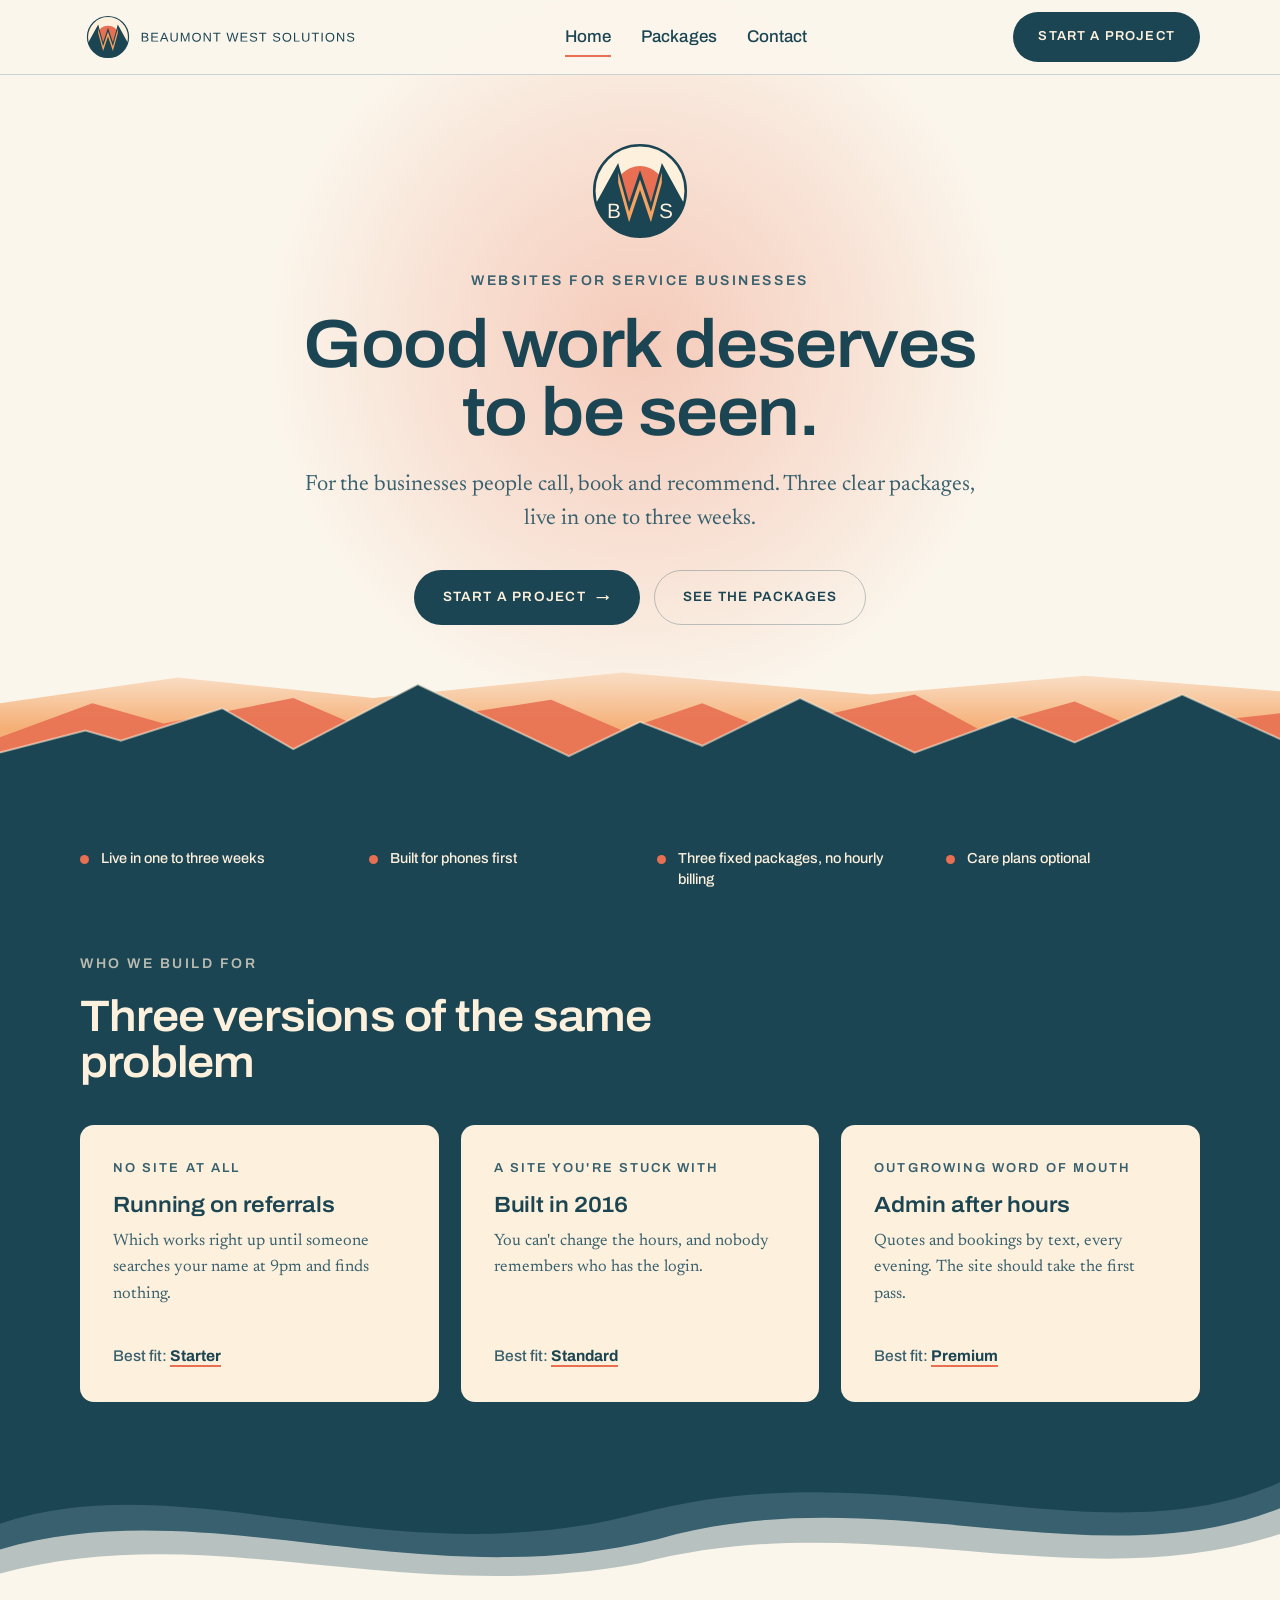
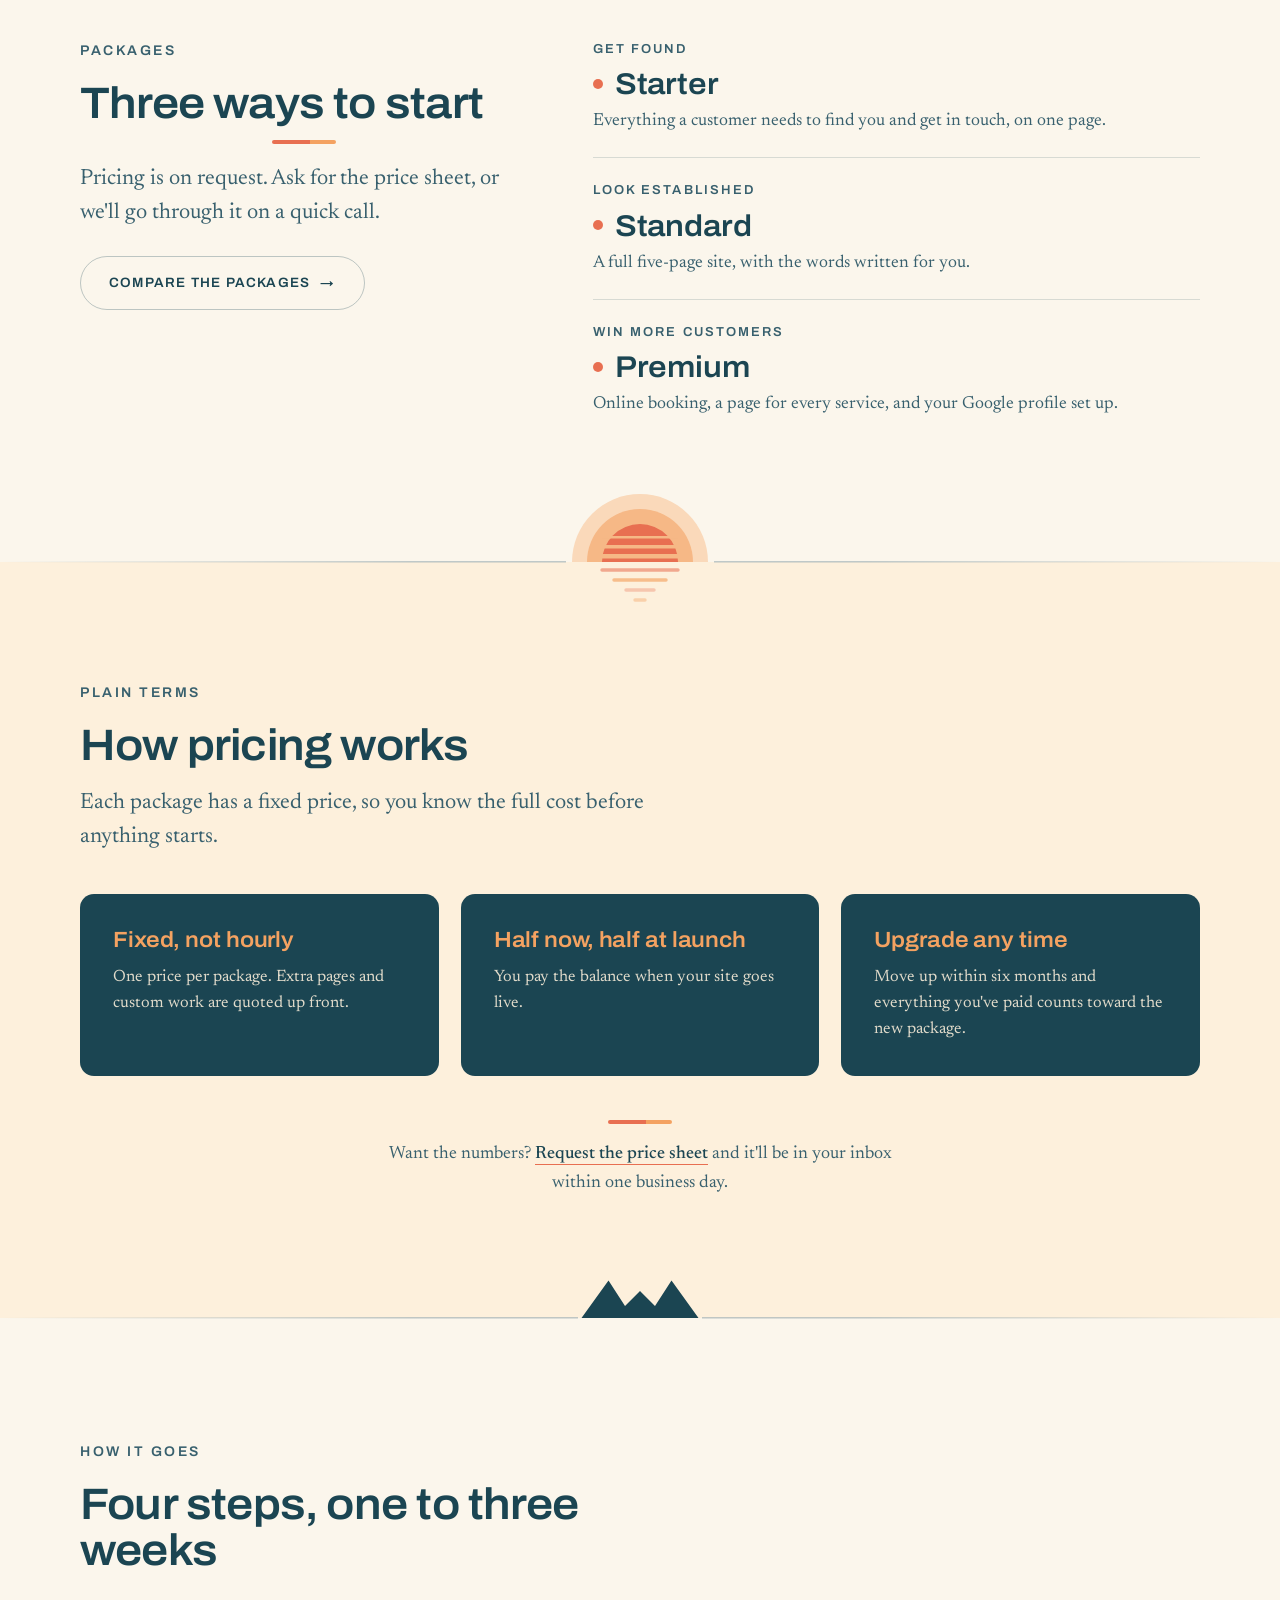
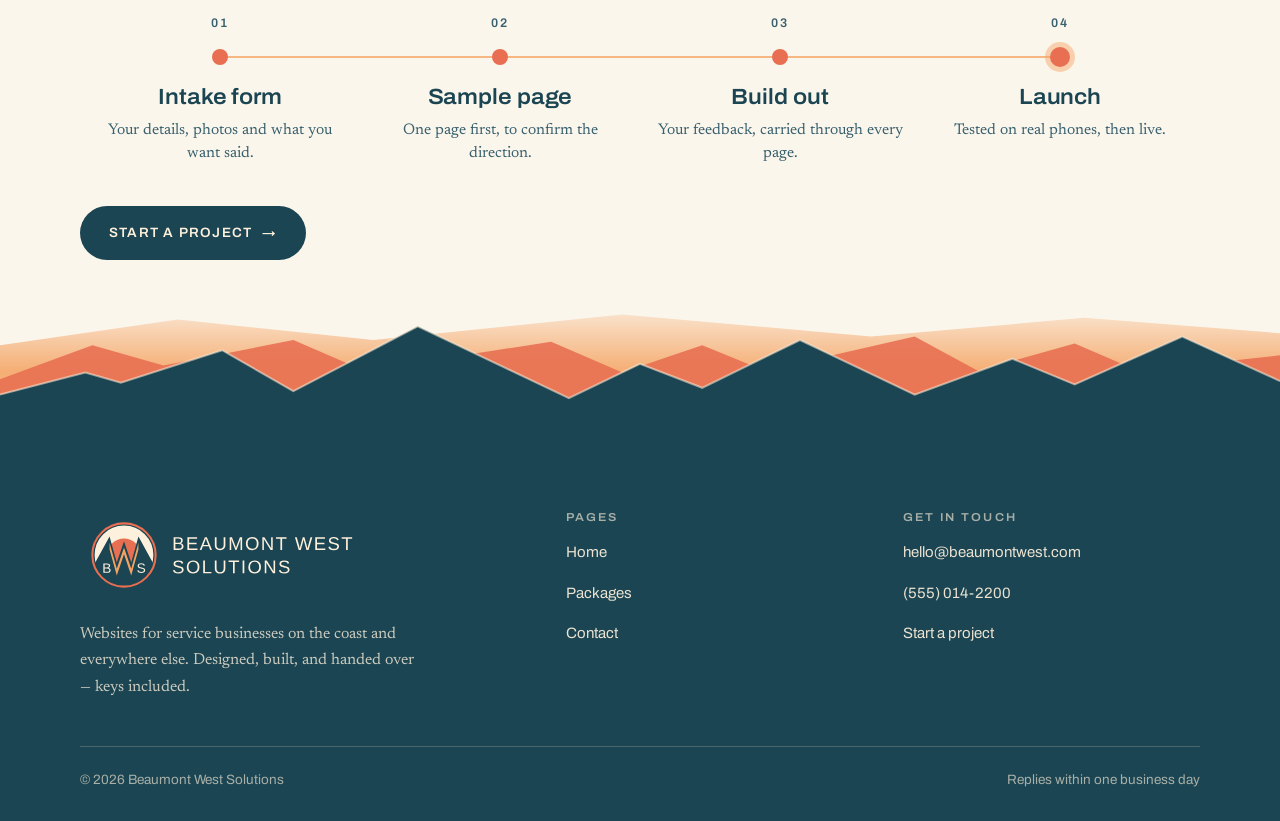
==== index.html @ 1b0d7304 "Add files via upload" ====
<!DOCTYPE html>
<html lang="en">
<head>
<meta charset="utf-8">
<meta name="viewport" content="width=device-width,initial-scale=1">
<title>Beaumont West Solutions — Websites for service businesses</title>
<meta name="description" content="Websites for the businesses people call, book and recommend. Three clear packages, live in one to three weeks.">
<meta property="og:title" content="Beaumont West Solutions — Websites for service businesses">
<meta property="og:description" content="Websites for the businesses people call, book and recommend. Three clear packages, live in one to three weeks.">
<meta property="og:type" content="website">
<meta property="og:image" content="https://beaumontwest.com/assets/bws-social-1200x630.png">
<meta name="theme-color" content="#1B4552">
<link rel="icon" href="assets/bws-favicon.svg" type="image/svg+xml">
<link rel="alternate icon" href="assets/bws-favicon-32.png">
<link rel="apple-touch-icon" href="assets/bws-logo-180.png">
<link rel="preconnect" href="https://fonts.googleapis.com">
<link rel="preconnect" href="https://fonts.gstatic.com" crossorigin>
<link href="https://fonts.googleapis.com/css2?family=Archivo:wdth,wght@62..125,400..700&family=Newsreader:opsz,wght@6..72,400;6..72,500&display=swap" rel="stylesheet">
<style>
:root{
  --teal:#1B4552; --teal-mid:#38606E; --teal-deep:#143641;
  --cream:#FDF0DC; --paper:#FBF6EC; --coral:#E86F51; --peach:#F4A261;
  --rule:#C9D3D6; --sand:#D4D1C3; --teal-sub:#33586A;
  --display:"Archivo","Helvetica Neue",Arial,sans-serif;
  --body:"Newsreader",Georgia,"Times New Roman",serif;
  --shell:min(1120px,100% - 48px);
  --r:14px;
}
*,*::before,*::after{box-sizing:border-box}
html{-webkit-text-size-adjust:100%;scroll-behavior:smooth}
body{
  margin:0;background:var(--paper);color:var(--teal);
  font-family:var(--body);font-size:18px;line-height:1.65;font-optical-sizing:auto;
  font-synthesis-weight:none;-webkit-font-smoothing:antialiased;
}
img,svg{max-width:100%}
a{color:inherit}

/* ---------- type ---------- */
h1,h2,h3,h4,.display{
  font-family:var(--display);font-weight:600;
  font-variation-settings:"wdth" 108;
  line-height:1.05;letter-spacing:-.012em;margin:0;
}
h1{font-size:clamp(38px,5.6vw,68px);line-height:1.0;letter-spacing:-.022em}
h2{font-size:clamp(28px,3.8vw,44px);letter-spacing:-.018em}
h3{font-size:clamp(19px,2vw,22px);line-height:1.2;letter-spacing:-.005em}
p{margin:0 0 1.1em}
p:last-child{margin-bottom:0}
.eyebrow{
  font-family:var(--display);font-weight:600;font-size:14px;
  letter-spacing:.18em;text-transform:uppercase;color:var(--teal-mid);
  margin:0 0 18px;display:block;font-variation-settings:"wdth" 100;
}
.lede{font-size:clamp(19px,2.1vw,22px);line-height:1.55;color:var(--teal-mid);max-width:56ch}
.small{font-size:15px;line-height:1.6;color:var(--teal-mid)}

/* ---------- layout ---------- */
.wrap{width:var(--shell);margin-inline:auto}
.section{padding-block:clamp(52px,6.5vw,88px)}
/* 1. a scenic divider already separates sections, so the padding beside it halves */
.divider + .section,.horizon + .section{padding-top:clamp(34px,4vw,56px)}
.section:has(+ .divider),.section:has(+ .horizon){padding-bottom:clamp(34px,4vw,56px)}
.section--tight{padding-block:clamp(48px,6vw,76px)}
.band-paper{background:var(--paper)}
.band-cream{background:var(--cream)}
.band-paper + .band-paper{border-top:1px solid var(--rule)}
.band-tint{background:linear-gradient(180deg,var(--sand) 0,var(--paper) 100%)}
.band-tint .card{border-color:rgba(27,69,82,.32)}
.band-tint .eyebrow,.band-tint .lede{color:var(--teal)}
.band-teal{background:var(--teal);color:var(--cream)}
.band-teal .eyebrow{color:rgba(253,240,220,.7)}
.band-teal .card .eyebrow,.band-teal .card .card__tag{color:var(--teal-mid)}
.band-teal .lede,.band-teal .small{color:rgba(253,240,220,.82)}
.head{max-width:62ch;margin-bottom:clamp(28px,3.2vw,40px)}
.head--center{margin-inline:auto;text-align:center}
.grid{display:grid;gap:22px}
.g2{grid-template-columns:repeat(auto-fit,minmax(300px,1fr))}
.g3{grid-template-columns:repeat(auto-fit,minmax(268px,1fr))}
.split{display:grid;gap:clamp(32px,5vw,72px);grid-template-columns:1fr;align-items:start}
@media(min-width:900px){.split{grid-template-columns:0.85fr 1.15fr}}

/* ---------- buttons ---------- */
.btn{
  display:inline-flex;align-items:center;gap:10px;
  font-family:var(--display);font-weight:600;font-size:13.5px;
  letter-spacing:.09em;text-transform:uppercase;text-decoration:none;
  padding:15px 28px;border-radius:999px;border:1.6px solid transparent;
  transition:background .18s ease,color .18s ease,border-color .18s ease,transform .18s ease;
  cursor:pointer;
}
.btn--primary{background:var(--teal);color:var(--cream)}
.btn--primary:hover{background:var(--teal-deep);transform:translateY(-1px)}
.btn--ghost{border-color:rgba(27,69,82,.28);color:var(--teal)}
.btn--ghost:hover{border-color:var(--teal);background:rgba(27,69,82,.05)}
.band-teal .btn--primary{background:var(--cream);color:var(--teal)}
.band-teal .btn--primary:hover{background:#fff}
.band-teal .btn--ghost{border-color:rgba(253,240,220,.4);color:var(--cream)}
.band-teal .btn--ghost:hover{border-color:var(--cream);background:rgba(253,240,220,.09)}
.btn-row{display:flex;flex-wrap:wrap;gap:14px;align-items:center}
.arrow{transition:transform .18s ease}
.btn:hover .arrow{transform:translateX(3px)}

/* ---------- header ---------- */
.masthead{
  position:sticky;top:0;z-index:60;background:rgba(251,246,236,.93);
  backdrop-filter:blur(9px);border-bottom:1px solid var(--rule);
}
.masthead__in{display:flex;align-items:center;justify-content:space-between;
  gap:24px;width:var(--shell);margin-inline:auto;padding-block:9px}
.lockup{display:block;height:auto}
.lockup--header{height:56px;width:auto}
.lockup--stacked{display:none}
@media(max-width:899px){
  .lockup--wide{display:none}
  .lockup--stacked{display:block;height:66px}
  .masthead__in{padding-block:8px}
}
@media(max-width:400px){.lockup--stacked{height:56px}}
.brandlink{display:inline-flex;text-decoration:none;border-radius:6px}
.nav{display:none;align-items:center;gap:30px}
.nav a{
  font-family:var(--display);font-weight:500;font-size:17px;text-decoration:none;
  padding:6px 0;position:relative;letter-spacing:.005em;
}
.nav a::after{
  content:"";position:absolute;left:0;right:0;bottom:0;height:2px;
  background:var(--teal);transform:scaleX(0);transform-origin:left;
  transition:transform .2s ease;
}
.nav a:hover::after{transform:scaleX(1)}
.nav a[aria-current="page"]::after{transform:scaleX(1);background:var(--coral)}
.masthead .btn{padding:13px 24px;font-size:13px;display:none}
@media(min-width:900px){.masthead .btn{display:inline-flex}}
.navtoggle{
  display:inline-flex;align-items:center;justify-content:center;flex:none;
  width:46px;height:46px;padding:0;background:none;border:1px solid var(--rule);
  border-radius:10px;cursor:pointer;color:var(--teal);
  -webkit-appearance:none;appearance:none;
}
.navtoggle__icon{display:block;width:24px;height:24px}
.navtoggle__icon path{fill:none;stroke:currentColor;stroke-width:2.2;stroke-linecap:round;
  transform-box:fill-box;transform-origin:center;transition:transform .2s ease,opacity .2s ease}
.navtoggle[aria-expanded="true"] .nt1{transform:translateY(5px) rotate(45deg)}
.navtoggle[aria-expanded="true"] .nt2{opacity:0}
.navtoggle[aria-expanded="true"] .nt3{transform:translateY(-5px) rotate(-45deg)}
.mobilenav{display:none;border-top:1px solid var(--rule);background:var(--paper)}
.mobilenav.open{display:block}
.mobilenav ul{list-style:none;margin:0;padding:8px 0 20px;width:var(--shell);margin-inline:auto}
.mobilenav a{
  display:block;padding:14px 2px;text-decoration:none;font-family:var(--display);
  font-weight:500;font-size:17px;border-bottom:1px solid var(--rule);
}
.mobilenav li:last-child a{border-bottom:none;padding-top:20px}
@media(min-width:900px){
  .nav{display:flex}
  .navtoggle{display:none}
  .mobilenav,.mobilenav.open{display:none}
}

/* ---------- hero ---------- */
.hero{position:relative;overflow:hidden;background:var(--paper);
  padding-block:clamp(40px,5vw,66px) 0;text-align:center}
.hero__glow{
  position:absolute;left:50%;top:-110px;width:min(760px,120%);aspect-ratio:1;
  transform:translateX(-50%);border-radius:50%;pointer-events:none;
  background:radial-gradient(circle,rgba(232,111,81,.32) 0%,rgba(232,111,81,.13) 44%,rgba(232,111,81,0) 70%);
}
.hero__in{position:relative;width:var(--shell);margin-inline:auto}
.badge{width:104px;height:104px;display:block;margin:0 auto 26px}
.hero h1{max-width:16ch;margin-inline:auto}
.hero .lede{margin:22px auto 0;text-align:center}
.hero .btn-row{justify-content:center;margin-top:34px}
.hero__foot{margin-top:clamp(28px,3vw,40px);padding-bottom:6px}
.hero__in{z-index:2}
/* home hero: let the glow fade out behind the ridge instead of stopping at the hero edge */
.hero:not(.hero--lite){background:transparent;overflow:visible;overflow-x:clip}
.hero:not(.hero--lite) .hero__glow{z-index:-1}
.hero:not(.hero--lite) + .divider--ridge{background:transparent}
@supports not (overflow:clip){.hero:not(.hero--lite) .hero__glow{width:min(760px,100%)}}
.hero--lite{text-align:left;padding-block:clamp(40px,4.5vw,60px) clamp(26px,3vw,38px)}
.hero--lite h1{max-width:20ch;margin-inline:0}
.hero--lite .lede{margin:20px 0 0;text-align:left}
.hero--lite::after{content:"";position:absolute;left:0;right:0;bottom:0;height:45%;
  pointer-events:none;background:linear-gradient(to bottom,rgba(251,246,236,0),var(--paper))}

/* ---------- dividers ---------- */
.divider{line-height:0}
.divider svg{display:block;width:100%}
.divider--ridge{background:var(--paper)}
.divider--ridge svg{height:clamp(84px,10vw,132px)}
.divider--ridge,.divider--wave{position:relative}
.divider--ridge::after{content:"";position:absolute;left:0;right:0;bottom:0;height:2px;background:var(--teal)}
.divider--wave::before{content:"";position:absolute;left:0;right:0;top:0;height:2px;background:var(--teal)}
.ridge-back{fill:var(--coral);opacity:.88}
.ridge-front{fill:var(--teal)}
.ridge-rim{fill:none;stroke:var(--cream);stroke-opacity:.55;stroke-width:2;vector-effect:non-scaling-stroke}
.divider--arc{background:var(--paper)}
.divider--arc.arc--inverse .arc-fill{fill:var(--paper)}
.divider--arc.arc--teal .arc-fill{fill:var(--teal)}
.divider--arc.arc--teal .arc-line{display:none}
.band-tint--inverse{background:linear-gradient(180deg,var(--paper) 0,var(--sand) 180px)}
.divider--arc svg{height:clamp(58px,6.5vw,96px)}
.arc-fill{fill:var(--sand)}
.arc-line{fill:none;stroke:var(--coral);stroke-width:3;vector-effect:non-scaling-stroke}
.divider--angle{background:var(--sand)}
.divider--angle svg{height:clamp(38px,4vw,62px)}
.angle-fill{fill:var(--paper)}
.divider--wave{background:var(--paper)}
.divider--wave.to-cream{background:var(--cream)}
.divider--wave svg{height:clamp(90px,10.5vw,165px)}
.tide-far{fill:var(--teal-mid);opacity:.35}
.tide-mid{fill:var(--teal-mid)}
.tide-front{fill:var(--teal)}
.divider--ridge.from-cream{background:var(--cream)}
.divider--topo{position:relative;background:var(--cream);margin-bottom:-1px}
.divider--topo svg{height:clamp(72px,8.9vw,128px)}
.divider--topo + .section{padding-top:clamp(22px,2.6vw,36px)}
.divider--topo::after{content:"";position:absolute;left:0;right:0;bottom:0;height:3px;background:var(--teal)}
.topo-line{fill:none;stroke:var(--teal);stroke-width:1.5;opacity:.35;vector-effect:non-scaling-stroke}
.divider--ridge.from-sand{background:var(--sand)}

/* ---------- cards ---------- */
.card{
  background:var(--cream);border:1px solid rgba(27,69,82,.13);border-radius:var(--r);
  padding:clamp(24px,3vw,32px);
}
.band-teal .card{background:var(--cream);border-color:transparent;color:var(--teal)}
.band-teal .card .small{color:var(--teal-mid)}
.card h3{margin-bottom:10px}
.card--dark{background:var(--teal);border-color:transparent;color:var(--cream)}
.card.card--dark h3{color:var(--cream)}
.card.card--dark p{color:rgba(253,240,220,.88)}
.pkgs{align-items:stretch}
.pkg{display:flex;flex-direction:column;position:relative;overflow:hidden;
  padding-bottom:calc(clamp(24px,3vw,32px) + 25px)}
.pkg::before{content:"";position:absolute;left:0;right:0;bottom:0;height:7px;background:var(--coral)}
.pkg--l2::before{height:16px;background:linear-gradient(to top,var(--coral) 0 7px,var(--cream) 7px 9px,#EE8A5B 9px 16px)}
.pkg--l3::before{height:25px;background:linear-gradient(to top,var(--coral) 0 7px,var(--cream) 7px 9px,#EE8A5B 9px 16px,var(--cream) 16px 18px,var(--peach) 18px 25px)}
.pkg h3{font-size:clamp(28px,3vw,36px);margin-bottom:0}
.pkg .pkg__line{margin:12px 0 0;font-size:clamp(17.5px,1.35vw,19.5px);line-height:1.55}
.pkg .checks{margin-top:24px;gap:14px}
.pkg .checks li{font-size:clamp(17px,1.3vw,19px)}
.card--dark .btn--primary{background:var(--cream);color:var(--teal)}
.card--dark .btn--primary:hover{background:#fff}
.card--dark .btn--ghost{border-color:rgba(253,240,220,.4);color:var(--cream)}
.card--dark .btn--ghost:hover{border-color:var(--cream);background:rgba(253,240,220,.09)}
.card--dark .btn--peach{border-color:var(--peach);color:var(--peach)}
.card--dark .btn--peach:hover{border-color:var(--peach);background:rgba(244,162,97,.12)}
.steps-card{padding:clamp(6px,1.2vw,14px) clamp(22px,3.4vw,46px)}
.card--dark .faq{border-top:none}
.card--dark .faq details{border-bottom-color:rgba(253,240,220,.2)}
.card--dark .faq details:last-child{border-bottom:none}
.card--dark .faq summary::after{border-right-color:var(--cream);border-bottom-color:var(--cream)}
.card--dark .faq p{font-size:clamp(17.5px,1.35vw,19.5px);color:rgba(253,240,220,.84)}
.steps-card .faq{border-top:none}
.steps-card .faq details:last-child{border-bottom:none}
.steps-card .faq p{font-size:clamp(17.5px,1.35vw,19.5px)}
.steps-card--paper{background:var(--paper);border:2px solid rgba(27,69,82,.5)}
.steps-foot,.band-foot{text-align:center;margin-top:clamp(30px,3.6vw,44px)}
.steps-foot .accent-bar,.band-foot .accent-bar{margin:0 auto 16px}
.steps-foot p,.band-foot p{font-size:clamp(17.5px,1.4vw,20px);color:var(--teal-mid);margin:0 auto;max-width:52ch}
.steps-foot p{font-size:clamp(19px,1.75vw,23px);max-width:48ch}
.band-foot a{color:var(--teal);font-weight:500;text-decoration:none;border-bottom:1.5px solid var(--coral);padding-bottom:1px}
.band-foot a:hover{border-bottom-color:var(--teal)}
.steps-card--paper .faq details{border-bottom:2px solid rgba(27,69,82,.34)}
.steps-card--paper .faq p{color:var(--teal-sub)}
.steps-card--paper .stepnum{color:var(--coral)}
.card--dark .stepnum{color:var(--peach)}
.faq details:has(.stepnum) > p{padding-left:52px}
.cta-card{padding:clamp(34px,5vw,64px) clamp(24px,4vw,56px)}
.cta-card .lede{font-size:clamp(19px,2.1vw,22px);line-height:1.55}
.ways{list-style:none;margin:0;padding:0}
.ways li{padding:22px 0;border-top:1px solid rgba(27,69,82,.16)}
.ways li:first-child{border-top:none;padding-top:0}
.ways .card__tag{margin-bottom:6px}
.ways h3{font-size:clamp(24px,2.4vw,30px);margin-bottom:6px}
.ways h3::before{content:"";display:inline-block;width:10px;height:10px;border-radius:50%;
  background:var(--coral);margin-right:12px;vertical-align:.18em}
.accent-bar--left{margin:18px 0 0}
.card.card--dark.card--terms h3{color:var(--peach)}
.ways p{color:var(--teal-mid);font-size:clamp(17.5px,1.35vw,19.5px);line-height:1.55;margin:0}
.card--who{display:flex;flex-direction:column}
.card__link{margin-top:auto;padding-top:18px;align-self:flex-start;font-family:var(--display);
  font-weight:500;font-size:15.5px;color:var(--teal);text-decoration:none}
.card__fit{margin-top:auto;padding-top:18px;font-family:var(--display);font-weight:500;
  font-size:15.5px;color:var(--teal-mid)}
.card__fit strong{color:var(--teal);font-weight:700;border-bottom:2px solid var(--coral);padding-bottom:1px}
.card__link strong{font-weight:700;border-bottom:2px solid var(--coral);padding-bottom:1px}
.card__link:hover .arrow{transform:translateX(3px)}
.choice{border:0;padding:0;margin:0;min-width:0}
.choice legend{font-family:var(--display);font-weight:600;font-size:13px;letter-spacing:.09em;
  text-transform:uppercase;color:var(--teal-mid);padding:0;margin-bottom:10px}
.choice__opts{display:flex;flex-wrap:wrap;gap:10px}
.pill{position:relative;cursor:pointer}
.pill input{position:absolute;opacity:0;width:1px;height:1px;pointer-events:none}
.pill span{display:inline-block;padding:12px 18px;border:1.5px solid var(--rule);border-radius:999px;
  background:var(--paper);font-family:var(--display);font-weight:500;font-size:15.5px;color:var(--teal);
  transition:background .15s ease,color .15s ease,border-color .15s ease}
.pill:hover span{border-color:var(--teal)}
.pill input:checked + span{background:var(--teal);border-color:var(--teal);color:var(--cream)}
.pill input:focus-visible + span{outline:3px solid var(--coral);outline-offset:2px}
.optional{text-transform:none;letter-spacing:0;font-weight:500;color:var(--teal-mid)}
.pricing-note{text-align:center;margin-top:clamp(36px,4.2vw,52px)}
.pricing-note .lede{margin-inline:auto}
.know h3{font-size:clamp(20px,1.75vw,24px);margin-bottom:8px}
.know p{color:var(--teal-mid);font-size:clamp(17.5px,1.35vw,19.5px);line-height:1.55;margin:0}
.know__n{display:inline-grid;place-items:center;width:36px;height:36px;border-radius:50%;
  border:1.5px solid var(--coral);font-family:var(--display);font-weight:600;font-size:15px;
  color:var(--teal);margin-bottom:12px}
.plan{padding:clamp(30px,3.8vw,46px);display:flex;flex-direction:column;align-items:center;
  justify-content:center;text-align:center}
.plan .card__tag{font-size:14px;margin-bottom:10px}
.plan p{max-width:44ch;margin:0}
.accent-bar{display:block;width:64px;height:4px;border-radius:2px;margin:14px auto 18px;
  background:linear-gradient(90deg,var(--coral) 0 60%,var(--peach) 60% 100%)}
.yearly{display:flex;justify-content:center;margin-top:30px}
.yearly span{font-family:var(--display);font-weight:600;font-size:14px;letter-spacing:.13em;
  text-transform:uppercase;padding:12px 20px;border:1.5px solid var(--peach)}
.yearly__a{color:var(--cream);border-color:rgba(253,240,220,.5)!important;border-right:none!important;
  border-radius:999px 0 0 999px}
.yearly__b{background:var(--peach);color:var(--teal);border-radius:0 999px 999px 0}
.plan h3{font-size:clamp(28px,3vw,36px);margin-bottom:10px}
.card.card--dark .eyebrow{color:rgba(253,240,220,.7)}
.careplan{padding:clamp(30px,4.6vw,58px)}
.careplan .lede{font-size:clamp(19px,2.1vw,22px);line-height:1.55}
.careplan .small{font-size:15.5px}
.band-cream--framed{position:relative}
.horizon{position:relative;height:clamp(122px,11vw,152px);
  background:linear-gradient(to bottom,var(--paper) 50%,var(--cream) 50%)}
.horizon::before{content:"";position:absolute;left:0;right:0;top:50%;height:1.3px;
  transform:translateY(-50%);background:linear-gradient(to right,
  rgba(159,176,181,0) 0,#9FB0B5 32%,#9FB0B5 calc(50% - 74px),transparent calc(50% - 74px),
  transparent calc(50% + 74px),#9FB0B5 calc(50% + 74px),#9FB0B5 68%,rgba(159,176,181,0) 100%)}
.horizon--close{background:linear-gradient(to bottom,var(--cream) 50%,var(--paper) 50%)}
.horizon--close::before{background:linear-gradient(to right,
  rgba(159,176,181,0) 0,#9FB0B5 32%,#9FB0B5 calc(50% - 62px),transparent calc(50% - 62px),
  transparent calc(50% + 62px),#9FB0B5 calc(50% + 62px),#9FB0B5 68%,rgba(159,176,181,0) 100%)}
.horizon--plain::before{background:linear-gradient(to right,
  rgba(159,176,181,0) 0,#9FB0B5 32%,#9FB0B5 68%,rgba(159,176,181,0) 100%)}
.horizon svg{position:absolute;left:50%;top:50%;width:180px;height:148px;transform:translate(-50%,-50%)}
.horizon{--rise:1}
.sunrise .sun-up{transform:translateY(calc((1 - var(--rise)) * 72px));
  opacity:calc(.25 + var(--rise) * .75)}
.sunrise .sun-refl{opacity:clamp(0,calc((var(--rise) - .45) / .55),1)}
.card p{font-size:16.5px;line-height:1.6;color:var(--teal-mid)}
.card.plan p{font-size:clamp(17.5px,1.35vw,19.5px);line-height:1.6}
.band-teal .card p{color:var(--teal-mid)}
.srow{display:grid;gap:clamp(22px,3.5vw,54px);grid-template-columns:1fr;
  padding-block:clamp(30px,4vw,46px);border-top:1px solid rgba(27,69,82,.18)}
.srow:first-child{border-top:none;padding-top:0}
.band-teal .srow{border-top-color:rgba(253,240,220,.22)}
.band-teal .srow p,.band-teal .srow__tag{color:rgba(253,240,220,.78)}
.srow:last-child{padding-bottom:0}
.srow h3{font-size:clamp(23px,2.7vw,30px);margin-bottom:12px}
.srow p{font-size:17.5px;line-height:1.55;color:var(--teal-sub);margin:0}
.srow__tag{font-family:var(--display);font-size:11.5px;font-weight:600;letter-spacing:.17em;
  text-transform:uppercase;color:var(--teal-sub);display:block;margin-bottom:12px}
@media(min-width:860px){
  .srow{grid-template-columns:0.92fr 1.08fr;align-items:start}
  .srow:nth-child(even) .srow__intro{order:2}
  .srow:nth-child(even) .checks{order:1}
}
.card__tag{
  font-family:var(--display);font-size:13px;font-weight:600;letter-spacing:.16em;
  text-transform:uppercase;color:var(--teal-mid);display:block;margin-bottom:12px;
}
.sun{width:9px;height:9px;border-radius:50%;background:var(--coral);flex:none;margin-top:11px}

/* ---------- lists ---------- */
.checks{list-style:none;margin:0;padding:0;display:grid;gap:15px}
.checks li{display:flex;gap:14px;align-items:flex-start;font-size:17px;line-height:1.55}
.facts{
  list-style:none;margin:0;padding:0;display:grid;gap:14px 34px;
  grid-template-columns:repeat(auto-fit,minmax(230px,1fr));
}
.facts li{display:flex;gap:12px;align-items:flex-start;font-family:var(--display);
  font-size:14.5px;font-weight:500;line-height:1.45}
.facts .sun{margin-top:calc((1.45em - 9px) / 2 + 1px)}

/* ---------- steps ---------- */
.track{display:grid;grid-template-columns:repeat(4,1fr);margin-top:10px}
.track__step{text-align:center;padding:0 12px}
.track__n{display:block;font-family:var(--display);font-weight:600;font-size:12.5px;
  letter-spacing:.16em;color:var(--teal-mid);margin-bottom:14px}
.track__marker{position:relative;display:block;height:18px;margin-bottom:18px}
.track__marker::before{content:"";position:absolute;left:-12px;right:-12px;top:50%;
  height:2px;background:rgba(244,162,97,.75);transform:translateY(-50%)}
.track__step:first-child .track__marker::before{left:50%}
.track__step:last-child .track__marker::before{right:50%}
.track__dot{position:absolute;left:50%;top:50%;width:16px;height:16px;border-radius:50%;
  background:var(--coral);transform:translate(-50%,-50%)}
.track__step:last-child .track__dot{width:20px;height:20px;box-shadow:0 0 0 5px rgba(244,162,97,.45)}
.track h3{margin-bottom:9px}
.track p{font-size:15.5px;line-height:1.5;color:var(--teal-mid);margin:0}
@media(max-width:899px){
  .track{grid-template-columns:repeat(2,1fr);gap:34px 26px}
  .track__marker::before{display:none}
}
@media(max-width:559px){
  .track{grid-template-columns:1fr;gap:28px}
  .track__step{text-align:left;padding:0}
  .track__dot{left:8px;transform:translate(0,-50%)}
  .track__marker{height:14px;margin-bottom:12px}
}
.steps{display:grid;gap:2px;margin-top:8px;border-top:1px solid rgba(253,240,220,.22)}
.band-paper .steps{border-top-color:var(--rule)}
.band-paper .step{border-bottom-color:var(--rule)}
.band-paper .step__n{color:var(--teal-mid)}
.band-paper .step p{color:var(--teal-mid)}
.step{display:grid;gap:6px 28px;padding:26px 0;border-bottom:1px solid rgba(253,240,220,.22)}
@media(min-width:760px){.step{grid-template-columns:74px 1fr}}
.step__n{
  font-family:var(--display);font-weight:600;font-size:15px;letter-spacing:.12em;
  color:rgba(253,240,220,.6);padding-top:5px;
}
.step h3{margin-bottom:6px}
.step p{color:rgba(253,240,220,.8);font-size:16.5px;margin:0}

/* ---------- browser mockups ---------- */
.mock{border-radius:12px;overflow:hidden;border:1px solid var(--rule);background:#fff}
.mock__bar{display:flex;align-items:center;gap:6px;padding:9px 12px;background:#EDE6DA;
  border-bottom:1px solid var(--rule)}
.mock__dot{width:8px;height:8px;border-radius:50%;background:#C6BCAB}
.mock__url{flex:1;margin-left:8px;height:16px;border-radius:8px;background:#FBF6EC;
  font-family:var(--display);font-size:9.5px;letter-spacing:.04em;color:#8C9BA1;
  display:flex;align-items:center;padding:0 9px}
.mock__body{padding:0}
.mock__hero{padding:26px 22px 24px;color:#fff}
.mock__eyebrow{font-family:var(--display);font-size:8.5px;letter-spacing:.2em;
  text-transform:uppercase;opacity:.82;margin-bottom:8px}
.mock__h{font-family:var(--display);font-weight:600;font-size:21px;line-height:1.1;margin:0 0 10px}
.mock__p{font-size:11.5px;line-height:1.5;opacity:.85;margin:0 0 14px;max-width:34ch}
.mock__btn{display:inline-block;font-family:var(--display);font-size:9px;font-weight:600;
  letter-spacing:.12em;text-transform:uppercase;padding:8px 14px;border-radius:999px}
.mock__row{display:grid;grid-template-columns:repeat(3,1fr);gap:8px;padding:16px 22px 22px;background:#fff}
.mock__tile{border-radius:7px;padding:11px 10px;font-family:var(--display);font-size:9.5px;
  font-weight:600;line-height:1.35;min-height:58px;display:flex;align-items:flex-end}

/* ---------- faq ---------- */
.faq{border-top:1px solid var(--rule)}
.band-teal .faq,.band-teal .faq details{border-color:rgba(253,240,220,.24)}
.band-teal .faq summary::after{border-right-color:var(--cream);border-bottom-color:var(--cream)}
.band-teal .faq p{color:rgba(253,240,220,.82)}
.stepnum{display:inline-block;width:52px;font-size:14px;letter-spacing:.15em;
  font-weight:500;color:var(--teal-mid)}
.band-teal .stepnum{color:rgba(253,240,220,.55)}
.faq details{border-bottom:1px solid var(--rule)}
.faq summary{
  list-style:none;cursor:pointer;padding:22px 40px 22px 0;position:relative;
  font-family:var(--display);font-weight:600;font-size:clamp(19px,1.55vw,22px);line-height:1.35;
}
.faq summary::-webkit-details-marker{display:none}
.faq summary::after{
  content:"";position:absolute;right:6px;top:50%;margin-top:-9px;width:11px;height:11px;
  border-right:2px solid var(--teal);border-bottom:2px solid var(--teal);
  transform:rotate(45deg);transition:transform .2s ease;
}
.faq details[open] summary::after{transform:rotate(225deg)}
.faq p{padding:0 40px 24px 0;color:var(--teal-mid);font-size:clamp(17.5px,1.35vw,19.5px);line-height:1.6;margin:0;max-width:72ch}

/* ---------- form ---------- */
.form{display:grid;gap:20px}
.field{display:grid;gap:8px}
.field label{font-family:var(--display);font-weight:600;font-size:13px;letter-spacing:.09em;
  text-transform:uppercase;color:var(--teal-mid)}
.field input,.field select,.field textarea{
  font-family:var(--body);font-size:17px;color:var(--teal);background:var(--paper);
  border:1.5px solid var(--rule);border-radius:10px;padding:14px 15px;width:100%;
  transition:border-color .16s ease;
}
.field input:focus,.field select:focus,.field textarea:focus{outline:none;border-color:var(--teal)}
.field textarea{min-height:150px;resize:vertical}
.field--pair{display:grid;gap:20px;grid-template-columns:1fr}
@media(min-width:680px){.field--pair{grid-template-columns:1fr 1fr}}
.formnote{font-size:14.5px;color:var(--teal-mid);margin:0}
.formstatus{display:none;border-radius:var(--r);border:1.5px solid var(--teal);
  background:var(--paper);padding:22px 24px}
.formstatus.show{display:block}
.formstatus h3{margin-bottom:8px}

/* ---------- contact rail ---------- */
.rail{display:grid;gap:26px}
.rail__item{border-top:1px solid var(--rule);padding-top:18px}
.rail__item h3{font-size:16px;margin-bottom:6px}
.rail__item a{font-family:var(--display);font-weight:500;text-decoration:none;
  border-bottom:1.5px solid var(--coral);padding-bottom:1px}

/* ---------- footer ---------- */
.foot{background:var(--teal);color:var(--cream);padding-block:clamp(52px,6vw,72px) 30px}
.lockup--footer{height:88px;width:auto}
.foot__top{display:grid;gap:40px;grid-template-columns:1fr}
@media(min-width:820px){.foot__top{grid-template-columns:1.2fr .8fr .8fr}}
.foot h4{font-family:var(--display);font-size:11.5px;letter-spacing:.18em;text-transform:uppercase;
  font-weight:600;color:rgba(253,240,220,.62);margin:0 0 16px}
.foot ul{list-style:none;margin:0;padding:0;display:grid;gap:11px}
.foot a{text-decoration:none;font-family:var(--display);font-size:15px;font-weight:400;
  color:rgba(253,240,220,.92)}
.foot a:hover{color:#fff;text-decoration:underline;text-underline-offset:4px}
.foot__blurb{margin:22px 0 0;font-size:16px;color:rgba(253,240,220,.78);max-width:38ch}
.foot__base{margin-top:46px;padding-top:22px;border-top:1px solid rgba(253,240,220,.2);
  display:flex;flex-wrap:wrap;gap:10px 26px;justify-content:space-between;
  font-size:13.5px;color:rgba(253,240,220,.62);font-family:var(--display)}

/* ---------- a11y + motion ---------- */
.skip{position:absolute;left:-9999px;top:0;background:var(--teal);color:var(--cream);
  padding:12px 18px;border-radius:0 0 8px 0;z-index:100;font-family:var(--display);font-size:14px}
.skip:focus{left:0}
:focus-visible{outline:3px solid var(--coral);outline-offset:3px;border-radius:4px}
.reveal{opacity:0;transform:translateY(14px);transition:opacity .6s ease,transform .6s ease}
.reveal.in{opacity:1;transform:none}
.hero .badge{animation:rise .9s cubic-bezier(.2,.7,.3,1) both}
.hero h1{animation:rise .9s .1s cubic-bezier(.2,.7,.3,1) both}
.hero .lede,.hero .btn-row{animation:rise .9s .18s cubic-bezier(.2,.7,.3,1) both}
@keyframes rise{from{opacity:0;transform:translateY(18px)}to{opacity:1;transform:none}}
@media(prefers-reduced-motion:reduce){
  html{scroll-behavior:auto}
  *,*::before,*::after{animation:none!important;transition:none!important}
  .reveal{opacity:1;transform:none}
}
</style>
</head>
<body>
<a class="skip" href="#main">Skip to content</a>
<header class="masthead">
  <div class="masthead__in">
    <a class="brandlink" href="index.html" aria-label="Beaumont West Solutions — home"><svg class="lockup lockup--header lockup--wide" viewBox="6 6 478 96" role="img" aria-label="Beaumont West Solutions"><defs><clipPath id="hd-d1"><circle cx="100" cy="100" r="88"/></clipPath></defs>
  <g transform="translate(14,14) scale(0.4)">
  <g>
      <circle cx="100" cy="100" r="88" fill="#FDF0DC"/>
      <g clip-path="url(#hd-d1)">
        <circle cx="100" cy="100" r="48" fill="#E86F51"/>
        <polygon points="12,130 58,46 79,122 100,60 121,122 142,46 188,130 206,130 206,220 -6,220 -6,130" fill="#1B4552"/>
        <polygon points="58,64 79,140 100,78 121,140 142,64 142,84 121,160 100,98 79,160 58,84" fill="#F4A261"/>
      </g>
      <circle cx="100" cy="100" r="88" fill="none" stroke="#1B4552" stroke-width="5"/>
      
      
    </g>
  </g>
  <path d="M123.51 57.66Q123.51 59.67 122.04 60.8Q120.57 61.92 117.95 61.92H111.8V46.78H117.3Q122.63 46.78 122.63 50.46Q122.63 51.8 121.88 52.71Q121.13 53.63 119.75 53.94Q121.56 54.15 122.54 55.15Q123.51 56.14 123.51 57.66ZM120.57 50.71Q120.57 49.48 119.73 48.95Q118.89 48.43 117.3 48.43H113.86V53.22H117.3Q118.95 53.22 119.76 52.6Q120.57 51.98 120.57 50.71ZM121.44 57.49Q121.44 54.82 117.68 54.82H113.86V60.28H117.84Q119.72 60.28 120.58 59.58Q121.44 58.88 121.44 57.49ZM128.28 61.92V46.78H139.76V48.46H130.33V53.32H139.12V54.97H130.33V60.24H140.2V61.92ZM155.48 61.92 153.75 57.49H146.86L145.12 61.92H142.99L149.17 46.78H151.5L157.58 61.92ZM150.31 48.33 150.21 48.63Q149.94 49.52 149.41 50.92L147.48 55.89H153.14L151.2 50.9Q150.9 50.16 150.6 49.22ZM167.27 62.13Q165.42 62.13 164.03 61.46Q162.64 60.78 161.88 59.49Q161.12 58.2 161.12 56.42V46.78H163.17V56.25Q163.17 58.32 164.22 59.4Q165.28 60.47 167.26 60.47Q169.3 60.47 170.44 59.36Q171.57 58.25 171.57 56.11V46.78H173.61V56.23Q173.61 58.06 172.83 59.4Q172.05 60.73 170.63 61.43Q169.21 62.13 167.27 62.13ZM191.78 61.92V51.82Q191.78 50.15 191.88 48.6Q191.35 50.52 190.93 51.61L187.02 61.92H185.58L181.62 51.61L181.02 49.78L180.66 48.6L180.7 49.79L180.74 51.82V61.92H178.91V46.78H181.61L185.64 57.28Q185.85 57.91 186.05 58.64Q186.25 59.36 186.32 59.69Q186.4 59.26 186.68 58.38Q186.95 57.5 187.05 57.28L191 46.78H193.63V61.92ZM213.29 54.28Q213.29 56.66 212.39 58.44Q211.48 60.22 209.78 61.18Q208.08 62.13 205.78 62.13Q203.44 62.13 201.75 61.19Q200.06 60.24 199.17 58.46Q198.28 56.67 198.28 54.28Q198.28 50.65 200.26 48.61Q202.25 46.56 205.8 46.56Q208.11 46.56 209.8 47.48Q211.5 48.4 212.4 50.15Q213.29 51.9 213.29 54.28ZM211.2 54.28Q211.2 51.46 209.79 49.85Q208.38 48.23 205.8 48.23Q203.2 48.23 201.78 49.82Q200.36 51.41 200.36 54.28Q200.36 57.13 201.8 58.8Q203.23 60.47 205.78 60.47Q208.4 60.47 209.8 58.85Q211.2 57.24 211.2 54.28ZM227.77 61.92 219.67 49.03 219.72 50.07 219.78 51.87V61.92H217.95V46.78H220.34L228.52 59.76Q228.39 57.66 228.39 56.71V46.78H230.24V61.92ZM241.57 48.46V61.92H239.53V48.46H234.33V46.78H246.77V48.46ZM273.22 61.92H270.77L268.15 52.31Q267.89 51.4 267.4 49.07Q267.12 50.32 266.92 51.16Q266.73 51.99 263.99 61.92H261.54L257.08 46.78H259.22L261.94 56.4Q262.42 58.2 262.83 60.12Q263.09 58.93 263.43 57.54Q263.76 56.14 266.41 46.78H268.37L271 56.21Q271.61 58.51 271.95 60.12L272.05 59.74Q272.34 58.5 272.52 57.73Q272.7 56.95 275.54 46.78H277.68ZM281.36 61.92V46.78H292.84V48.46H283.41V53.32H292.19V54.97H283.41V60.24H293.28V61.92ZM309.69 57.74Q309.69 59.84 308.05 60.99Q306.41 62.13 303.44 62.13Q297.9 62.13 297.02 58.29L299.01 57.89Q299.35 59.26 300.47 59.9Q301.59 60.53 303.51 60.53Q305.5 60.53 306.58 59.85Q307.66 59.17 307.66 57.85Q307.66 57.11 307.32 56.65Q306.98 56.18 306.37 55.88Q305.76 55.58 304.91 55.38Q304.06 55.17 303.03 54.94Q301.23 54.54 300.31 54.14Q299.38 53.75 298.84 53.26Q298.3 52.77 298.02 52.11Q297.73 51.46 297.73 50.61Q297.73 48.66 299.22 47.61Q300.71 46.56 303.48 46.56Q306.06 46.56 307.42 47.35Q308.79 48.14 309.33 50.04L307.31 50.39Q306.98 49.19 306.05 48.65Q305.11 48.11 303.46 48.11Q301.64 48.11 300.69 48.71Q299.73 49.31 299.73 50.5Q299.73 51.2 300.1 51.66Q300.47 52.11 301.17 52.43Q301.87 52.75 303.95 53.21Q304.65 53.37 305.34 53.54Q306.04 53.7 306.67 53.93Q307.3 54.16 307.86 54.48Q308.41 54.79 308.82 55.24Q309.23 55.69 309.46 56.3Q309.69 56.91 309.69 57.74ZM320.23 48.46V61.92H318.19V48.46H312.99V46.78H325.43V48.46ZM349.31 57.74Q349.31 59.84 347.68 60.99Q346.04 62.13 343.06 62.13Q337.53 62.13 336.65 58.29L338.64 57.89Q338.98 59.26 340.1 59.9Q341.21 60.53 343.14 60.53Q345.12 60.53 346.2 59.85Q347.28 59.17 347.28 57.85Q347.28 57.11 346.94 56.65Q346.61 56.18 345.99 55.88Q345.38 55.58 344.53 55.38Q343.68 55.17 342.65 54.94Q340.86 54.54 339.93 54.14Q339 53.75 338.46 53.26Q337.93 52.77 337.64 52.11Q337.36 51.46 337.36 50.61Q337.36 48.66 338.85 47.61Q340.33 46.56 343.1 46.56Q345.68 46.56 347.05 47.35Q348.41 48.14 348.96 50.04L346.94 50.39Q346.61 49.19 345.67 48.65Q344.74 48.11 343.08 48.11Q341.27 48.11 340.31 48.71Q339.36 49.31 339.36 50.5Q339.36 51.2 339.73 51.66Q340.1 52.11 340.79 52.43Q341.49 52.75 343.58 53.21Q344.28 53.37 344.97 53.54Q345.66 53.7 346.29 53.93Q346.93 54.16 347.48 54.48Q348.03 54.79 348.44 55.24Q348.85 55.69 349.08 56.3Q349.31 56.91 349.31 57.74ZM368.18 54.28Q368.18 56.66 367.27 58.44Q366.37 60.22 364.67 61.18Q362.97 62.13 360.66 62.13Q358.33 62.13 356.64 61.19Q354.95 60.24 354.06 58.46Q353.17 56.67 353.17 54.28Q353.17 50.65 355.15 48.61Q357.14 46.56 360.68 46.56Q362.99 46.56 364.69 47.48Q366.39 48.4 367.29 50.15Q368.18 51.9 368.18 54.28ZM366.09 54.28Q366.09 51.46 364.68 49.85Q363.26 48.23 360.68 48.23Q358.08 48.23 356.67 49.82Q355.25 51.41 355.25 54.28Q355.25 57.13 356.68 58.8Q358.12 60.47 360.66 60.47Q363.28 60.47 364.69 58.85Q366.09 57.24 366.09 54.28ZM372.84 61.92V46.78H374.89V60.24H382.54V61.92ZM392.92 62.13Q391.06 62.13 389.68 61.46Q388.29 60.78 387.53 59.49Q386.77 58.2 386.77 56.42V46.78H388.82V56.25Q388.82 58.32 389.87 59.4Q390.93 60.47 392.91 60.47Q394.95 60.47 396.09 59.36Q397.22 58.25 397.22 56.11V46.78H399.26V56.23Q399.26 58.06 398.48 59.4Q397.7 60.73 396.28 61.43Q394.86 62.13 392.92 62.13ZM410.49 48.46V61.92H408.45V48.46H403.25V46.78H415.69V48.46ZM420.03 61.92V46.78H422.08V61.92ZM441.97 54.28Q441.97 56.66 441.06 58.44Q440.15 60.22 438.46 61.18Q436.76 62.13 434.45 62.13Q432.12 62.13 430.43 61.19Q428.73 60.24 427.84 58.46Q426.95 56.67 426.95 54.28Q426.95 50.65 428.94 48.61Q430.93 46.56 434.47 46.56Q436.78 46.56 438.48 47.48Q440.17 48.4 441.07 50.15Q441.97 51.9 441.97 54.28ZM439.87 54.28Q439.87 51.46 438.46 49.85Q437.05 48.23 434.47 48.23Q431.87 48.23 430.45 49.82Q429.04 51.41 429.04 54.28Q429.04 57.13 430.47 58.8Q431.9 60.47 434.45 60.47Q437.07 60.47 438.47 58.85Q439.87 57.24 439.87 54.28ZM456.44 61.92 448.34 49.03 448.4 50.07 448.45 51.87V61.92H446.63V46.78H449.01L457.2 59.76Q457.07 57.66 457.07 56.71V46.78H458.92V61.92ZM476.17 57.74Q476.17 59.84 474.54 60.99Q472.9 62.13 469.92 62.13Q464.39 62.13 463.51 58.29L465.5 57.89Q465.84 59.26 466.96 59.9Q468.07 60.53 470 60.53Q471.98 60.53 473.06 59.85Q474.14 59.17 474.14 57.85Q474.14 57.11 473.8 56.65Q473.47 56.18 472.85 55.88Q472.24 55.58 471.39 55.38Q470.54 55.17 469.51 54.94Q467.72 54.54 466.79 54.14Q465.86 53.75 465.32 53.26Q464.79 52.77 464.5 52.11Q464.22 51.46 464.22 50.61Q464.22 48.66 465.7 47.61Q467.19 46.56 469.96 46.56Q472.54 46.56 473.91 47.35Q475.27 48.14 475.82 50.04L473.8 50.39Q473.47 49.19 472.53 48.65Q471.6 48.11 469.94 48.11Q468.13 48.11 467.17 48.71Q466.22 49.31 466.22 50.5Q466.22 51.2 466.59 51.66Q466.96 52.11 467.65 52.43Q468.35 52.75 470.44 53.21Q471.14 53.37 471.83 53.54Q472.52 53.7 473.15 53.93Q473.79 54.16 474.34 54.48Q474.89 54.79 475.3 55.24Q475.71 55.69 475.94 56.3Q476.17 56.91 476.17 57.74Z" fill="#1B4552"/></svg><svg class="lockup lockup--header lockup--stacked" viewBox="6 6 398 116" role="img" aria-label="Beaumont West Solutions"><defs><clipPath id="hs-d1"><circle cx="100" cy="100" r="88"/></clipPath></defs>
  <g transform="translate(14,14) scale(0.5)">
  <g>
      <circle cx="100" cy="100" r="88" fill="#FDF0DC"/>
      <g clip-path="url(#hs-d1)">
        <circle cx="100" cy="100" r="48" fill="#E86F51"/>
        <polygon points="12,130 58,46 79,122 100,60 121,122 142,46 188,130 206,130 206,220 -6,220 -6,130" fill="#1B4552"/>
        <polygon points="58,64 79,140 100,78 121,140 142,64 142,84 121,160 100,98 79,160 58,84" fill="#F4A261"/>
      </g>
      <circle cx="100" cy="100" r="88" fill="none" stroke="#1B4552" stroke-width="5"/>
      
      
    </g>
  </g>
  <path d="M150.58 51.49Q150.58 53.96 148.78 55.34Q146.97 56.72 143.76 56.72H136.21V38.14H142.96Q149.5 38.14 149.5 42.65Q149.5 44.3 148.58 45.42Q147.66 46.54 145.97 46.92Q148.19 47.19 149.39 48.41Q150.58 49.63 150.58 51.49ZM146.97 42.96Q146.97 41.45 145.94 40.81Q144.92 40.16 142.96 40.16H138.73V46.04H142.96Q144.98 46.04 145.98 45.28Q146.97 44.53 146.97 42.96ZM148.04 51.29Q148.04 48.01 143.43 48.01H138.73V54.7H143.62Q145.93 54.7 146.99 53.85Q148.04 52.99 148.04 51.29ZM156.22 56.72V38.14H170.32V40.2H158.74V46.16H169.53V48.19H158.74V54.66H170.86V56.72ZM189.4 56.72 187.28 51.29H178.82L176.68 56.72H174.07L181.65 38.14H184.51L191.97 56.72ZM183.05 40.04 182.93 40.41Q182.6 41.51 181.95 43.22L179.58 49.32H186.53L184.14 43.19Q183.77 42.28 183.4 41.14ZM203.66 56.98Q201.38 56.98 199.68 56.15Q197.98 55.32 197.05 53.74Q196.11 52.16 196.11 49.97V38.14H198.63V49.76Q198.63 52.3 199.92 53.62Q201.21 54.94 203.65 54.94Q206.16 54.94 207.55 53.58Q208.94 52.21 208.94 49.59V38.14H211.44V49.73Q211.44 51.99 210.49 53.62Q209.53 55.26 207.78 56.12Q206.04 56.98 203.66 56.98ZM233.53 56.72V44.33Q233.53 42.27 233.65 40.37Q233.01 42.73 232.49 44.06L227.69 56.72H225.93L221.06 44.06L220.32 41.82L219.89 40.37L219.93 41.84L219.98 44.33V56.72H217.74V38.14H221.05L225.99 51.02Q226.26 51.8 226.5 52.69Q226.74 53.58 226.82 53.98Q226.93 53.45 227.26 52.38Q227.6 51.3 227.72 51.02L232.57 38.14H235.8V56.72ZM259.73 47.35Q259.73 50.26 258.61 52.45Q257.5 54.64 255.41 55.81Q253.33 56.98 250.5 56.98Q247.64 56.98 245.56 55.82Q243.48 54.66 242.39 52.47Q241.29 50.27 241.29 47.35Q241.29 42.89 243.73 40.38Q246.17 37.87 250.52 37.87Q253.36 37.87 255.44 38.99Q257.52 40.12 258.62 42.27Q259.73 44.42 259.73 47.35ZM257.15 47.35Q257.15 43.88 255.42 41.9Q253.69 39.92 250.52 39.92Q247.33 39.92 245.59 41.88Q243.85 43.83 243.85 47.35Q243.85 50.84 245.61 52.89Q247.37 54.94 250.5 54.94Q253.71 54.94 255.43 52.96Q257.15 50.97 257.15 47.35ZM277.28 56.72 267.34 40.9 267.41 42.18 267.47 44.38V56.72H265.23V38.14H268.16L278.21 54.07Q278.05 51.49 278.05 50.33V38.14H280.31V56.72ZM294.01 40.2V56.72H291.5V40.2H285.12V38.14H300.39V40.2ZM332.43 56.72H329.42L326.21 44.92Q325.89 43.81 325.29 40.95Q324.94 42.48 324.71 43.51Q324.47 44.54 321.11 56.72H318.1L312.63 38.14H315.25L318.59 49.94Q319.18 52.16 319.68 54.51Q320 53.05 320.41 51.34Q320.83 49.63 324.07 38.14H326.48L329.71 49.71Q330.45 52.54 330.88 54.51L330.99 54.04Q331.35 52.53 331.57 51.57Q331.8 50.62 335.28 38.14H337.9ZM342.21 56.72V38.14H356.3V40.2H344.73V46.16H355.51V48.19H344.73V54.66H356.84V56.72ZM376.77 51.59Q376.77 54.16 374.76 55.57Q372.75 56.98 369.1 56.98Q362.31 56.98 361.23 52.26L363.67 51.78Q364.09 53.45 365.46 54.23Q366.83 55.02 369.19 55.02Q371.63 55.02 372.96 54.18Q374.28 53.34 374.28 51.72Q374.28 50.81 373.87 50.25Q373.45 49.68 372.7 49.31Q371.95 48.94 370.91 48.69Q369.86 48.44 368.6 48.15Q366.4 47.66 365.26 47.18Q364.12 46.69 363.46 46.09Q362.8 45.49 362.45 44.68Q362.1 43.88 362.1 42.84Q362.1 40.45 363.93 39.16Q365.75 37.87 369.15 37.87Q372.32 37.87 373.99 38.84Q375.67 39.81 376.34 42.14L373.86 42.57Q373.45 41.1 372.3 40.43Q371.16 39.77 369.13 39.77Q366.9 39.77 365.72 40.5Q364.55 41.24 364.55 42.71Q364.55 43.56 365.01 44.12Q365.46 44.68 366.32 45.07Q367.17 45.46 369.73 46.03Q370.59 46.23 371.44 46.43Q372.29 46.63 373.07 46.92Q373.85 47.2 374.52 47.58Q375.2 47.97 375.7 48.52Q376.21 49.07 376.49 49.82Q376.77 50.58 376.77 51.59ZM389.5 40.2V56.72H387V40.2H380.62V38.14H395.88V40.2Z" fill="#1B4552"/>
  <path d="M150.77 85.59Q150.77 88.16 148.76 89.57Q146.75 90.98 143.1 90.98Q136.31 90.98 135.23 86.26L137.67 85.78Q138.09 87.45 139.46 88.23Q140.83 89.02 143.19 89.02Q145.63 89.02 146.95 88.18Q148.28 87.34 148.28 85.72Q148.28 84.81 147.86 84.25Q147.45 83.68 146.7 83.31Q145.94 82.94 144.9 82.69Q143.86 82.44 142.6 82.15Q140.39 81.66 139.25 81.18Q138.11 80.69 137.45 80.09Q136.79 79.49 136.45 78.68Q136.1 77.88 136.1 76.84Q136.1 74.45 137.92 73.16Q139.75 71.87 143.15 71.87Q146.31 71.87 147.99 72.84Q149.66 73.81 150.33 76.14L147.86 76.57Q147.45 75.1 146.3 74.43Q145.15 73.77 143.12 73.77Q140.9 73.77 139.72 74.5Q138.55 75.24 138.55 76.71Q138.55 77.56 139 78.12Q139.46 78.68 140.31 79.07Q141.17 79.46 143.73 80.03Q144.59 80.23 145.44 80.43Q146.29 80.63 147.06 80.92Q147.84 81.2 148.52 81.58Q149.2 81.97 149.7 82.52Q150.2 83.07 150.49 83.82Q150.77 84.58 150.77 85.59ZM173.72 81.35Q173.72 84.26 172.6 86.45Q171.49 88.64 169.41 89.81Q167.32 90.98 164.49 90.98Q161.63 90.98 159.55 89.82Q157.48 88.66 156.38 86.47Q155.29 84.27 155.29 81.35Q155.29 76.89 157.73 74.38Q160.17 71.87 164.52 71.87Q167.35 71.87 169.43 72.99Q171.52 74.12 172.62 76.27Q173.72 78.42 173.72 81.35ZM171.15 81.35Q171.15 77.88 169.41 75.9Q167.68 73.92 164.52 73.92Q161.33 73.92 159.59 75.88Q157.85 77.83 157.85 81.35Q157.85 84.84 159.61 86.89Q161.37 88.94 164.49 88.94Q167.71 88.94 169.43 86.96Q171.15 84.97 171.15 81.35ZM179.23 90.72V72.14H181.74V88.66H191.13V90.72ZM203.66 90.98Q201.38 90.98 199.68 90.15Q197.98 89.32 197.05 87.74Q196.11 86.16 196.11 83.97V72.14H198.63V83.76Q198.63 86.3 199.92 87.62Q201.21 88.94 203.65 88.94Q206.16 88.94 207.55 87.58Q208.94 86.21 208.94 83.59V72.14H211.44V83.73Q211.44 85.99 210.49 87.62Q209.53 89.26 207.78 90.12Q206.04 90.98 203.66 90.98ZM225.02 74.2V90.72H222.51V74.2H216.13V72.14H231.4V74.2ZM236.51 90.72V72.14H239.03V90.72ZM263.23 81.35Q263.23 84.26 262.11 86.45Q261 88.64 258.92 89.81Q256.83 90.98 254 90.98Q251.14 90.98 249.06 89.82Q246.99 88.66 245.89 86.47Q244.8 84.27 244.8 81.35Q244.8 76.89 247.24 74.38Q249.68 71.87 254.03 71.87Q256.86 71.87 258.94 72.99Q261.03 74.12 262.13 76.27Q263.23 78.42 263.23 81.35ZM260.66 81.35Q260.66 77.88 258.92 75.9Q257.19 73.92 254.03 73.92Q250.84 73.92 249.1 75.88Q247.36 77.83 247.36 81.35Q247.36 84.84 249.12 86.89Q250.88 88.94 254 88.94Q257.22 88.94 258.94 86.96Q260.66 84.97 260.66 81.35ZM280.79 90.72 270.84 74.9 270.91 76.18 270.98 78.38V90.72H268.74V72.14H271.66L281.71 88.07Q281.55 85.49 281.55 84.33V72.14H283.82V90.72ZM304.79 85.59Q304.79 88.16 302.78 89.57Q300.77 90.98 297.12 90.98Q290.33 90.98 289.25 86.26L291.68 85.78Q292.11 87.45 293.48 88.23Q294.85 89.02 297.21 89.02Q299.65 89.02 300.97 88.18Q302.3 87.34 302.3 85.72Q302.3 84.81 301.88 84.25Q301.47 83.68 300.71 83.31Q299.96 82.94 298.92 82.69Q297.88 82.44 296.61 82.15Q294.41 81.66 293.27 81.18Q292.13 80.69 291.47 80.09Q290.81 79.49 290.46 78.68Q290.12 77.88 290.12 76.84Q290.12 74.45 291.94 73.16Q293.77 71.87 297.17 71.87Q300.33 71.87 302.01 72.84Q303.68 73.81 304.35 76.14L301.88 76.57Q301.47 75.1 300.32 74.43Q299.17 73.77 297.14 73.77Q294.91 73.77 293.74 74.5Q292.57 75.24 292.57 76.71Q292.57 77.56 293.02 78.12Q293.48 78.68 294.33 79.07Q295.19 79.46 297.75 80.03Q298.61 80.23 299.46 80.43Q300.31 80.63 301.08 80.92Q301.86 81.2 302.54 81.58Q303.22 81.97 303.72 82.52Q304.22 83.07 304.51 83.82Q304.79 84.58 304.79 85.59Z" fill="#1B4552"/></svg></a>
    <nav class="nav" aria-label="Primary">
        <a href="index.html" aria-current="page">Home</a>
        <a href="services.html">Packages</a>
        <a href="contact.html">Contact</a>
    </nav>
    <a class="btn btn--primary" href="contact.html">Start a project</a>
    <button class="navtoggle" type="button" aria-expanded="false" aria-controls="mobilenav" aria-label="Menu">
      <svg class="navtoggle__icon" viewBox="0 0 24 24" aria-hidden="true" focusable="false"><path class="nt1" d="M4 7h16"/><path class="nt2" d="M4 12h16"/><path class="nt3" d="M4 17h16"/></svg>
    </button>
  </div>
  <div class="mobilenav" id="mobilenav">
    <ul>
      <li><a href="index.html" aria-current="page">Home</a></li>
      <li><a href="services.html">Packages</a></li>
      <li><a href="contact.html">Contact</a></li>
    </ul>
  </div>
</header>
<main id="main">

<section class="hero">
  <div class="hero__glow" aria-hidden="true"></div>
  <div class="hero__in">
    <svg class="badge" viewBox="0 0 200 200" role="img" aria-label="Beaumont West Solutions mark"><defs>
    <clipPath id="hero-disc"><circle cx="100" cy="100" r="88"/></clipPath>
  </defs>
  <circle cx="100" cy="100" r="88" fill="#FDF0DC"/>
  <g clip-path="url(#hero-disc)">
    <circle cx="100" cy="100" r="48" fill="#E86F51"/>
    <polygon points="12,130 58,46 79,122 100,60 121,122 142,46 188,130 206,130 206,220 -6,220 -6,130" fill="#1B4552"/>
    <polygon points="58,64 79,140 100,78 121,140 142,64 142,84 121,160 100,98 79,160 58,84" fill="#F4A261"/>
  </g>
  <circle cx="100" cy="100" r="88" fill="none" stroke="#1B4552" stroke-width="5"/>
  <path d="M61.23046875 144.24609375Q61.23046875 147.91796875 58.5546875 149.958984375Q55.87890625 152.0 51.11328125 152.0H39.94140625V124.48046875H49.94140625Q59.62890625 124.48046875 59.62890625 131.16015625Q59.62890625 133.6015625 58.26171875 135.26171875Q56.89453125 136.921875 54.39453125 137.48828125Q57.67578125 137.87890625 59.453125 139.685546875Q61.23046875 141.4921875 61.23046875 144.24609375ZM55.87890625 131.609375Q55.87890625 129.3828125 54.35546875 128.42578125Q52.83203125 127.46875 49.94140625 127.46875H43.671875V136.1796875H49.94140625Q52.9296875 136.1796875 54.404296875 135.056640625Q55.87890625 133.93359375 55.87890625 131.609375ZM57.4609375 143.953125Q57.4609375 139.08984375 50.625 139.08984375H43.671875V149.01171875H50.91796875Q54.3359375 149.01171875 55.8984375 147.7421875Q57.4609375 146.47265625 57.4609375 143.953125Z" fill="#FDF0DC"/>
  <path d="M161.50390625 144.40234375Q161.50390625 148.2109375 158.525390625 150.30078125Q155.546875 152.390625 150.13671875 152.390625Q140.078125 152.390625 138.4765625 145.3984375L142.08984375 144.67578125Q142.71484375 147.15625 144.74609375 148.318359375Q146.77734375 149.48046875 150.2734375 149.48046875Q153.88671875 149.48046875 155.849609375 148.240234375Q157.8125 147.0 157.8125 144.59765625Q157.8125 143.25 157.197265625 142.41015625Q156.58203125 141.5703125 155.46875 141.0234375Q154.35546875 140.4765625 152.8125 140.10546875Q151.26953125 139.734375 149.39453125 139.3046875Q146.1328125 138.58203125 144.443359375 137.859375Q142.75390625 137.13671875 141.77734375 136.248046875Q140.80078125 135.359375 140.283203125 134.16796875Q139.765625 132.9765625 139.765625 131.43359375Q139.765625 127.8984375 142.470703125 125.984375Q145.17578125 124.0703125 150.21484375 124.0703125Q154.90234375 124.0703125 157.3828125 125.505859375Q159.86328125 126.94140625 160.859375 130.3984375L157.1875 131.04296875Q156.58203125 128.85546875 154.8828125 127.869140625Q153.18359375 126.8828125 150.17578125 126.8828125Q146.875 126.8828125 145.13671875 127.9765625Q143.3984375 129.0703125 143.3984375 131.23828125Q143.3984375 132.5078125 144.072265625 133.337890625Q144.74609375 134.16796875 146.015625 134.744140625Q147.28515625 135.3203125 151.07421875 136.16015625Q152.34375 136.453125 153.603515625 136.755859375Q154.86328125 137.05859375 156.015625 137.478515625Q157.16796875 137.8984375 158.173828125 138.46484375Q159.1796875 139.03125 159.921875 139.8515625Q160.6640625 140.671875 161.083984375 141.78515625Q161.50390625 142.8984375 161.50390625 144.40234375Z" fill="#FDF0DC"/></svg>
    <span class="eyebrow">Websites for service businesses</span>
    <h1>Good work deserves to be seen.</h1>
    <p class="lede">For the businesses people call, book and recommend. Three clear packages,
    live in one to three weeks.</p>
    <div class="btn-row">
      <a class="btn btn--primary" href="contact.html">Start a project <span class="arrow">&rarr;</span></a>
      <a class="btn btn--ghost" href="services.html">See the packages</a>
    </div>
    <div class="hero__foot"></div>
  </div>
</section>

<div class="divider divider--ridge" aria-hidden="true">
<svg viewBox="0 0 1440 150" preserveAspectRatio="none" focusable="false">
<defs><linearGradient id="ridge-haze-1" x1="0" y1="0" x2="0" y2="1"><stop offset="0" style="stop-color:var(--peach);stop-opacity:.25"/><stop offset=".45" style="stop-color:var(--peach);stop-opacity:.85"/></linearGradient></defs>
<path class="ridge-far" fill="url(#ridge-haze-1)" d="M0,150 L0,40 L200,10 L420,34 L700,4 L980,30 L1220,8 L1440,26 L1440,150 Z"/>
<path class="ridge-back" d="M0,150 L0,80 L104,40 L184,64 L330,34 L410,70 L620,36 L700,72 L790,40 L860,70 L1029,30 L1100,70 L1209,38 L1280,70 L1440,52 L1440,150 Z"/>
<path class="ridge-front" d="M0,150 L0,98 L96,72 L136,84 L250,46 L330,94 L470,18 L640,102 L720,62 L790,90 L900,34 L1029,98 L1139,56 L1209,86 L1330,30 L1440,82 L1440,150 Z"/>
<path class="ridge-rim" d="M0,98 L96,72 L136,84 L250,46 L330,94 L470,18 L640,102 L720,62 L790,90 L900,34 L1029,98 L1139,56 L1209,86 L1330,30 L1440,82"/>
</svg></div>

<section class="section band-teal">
  <div class="wrap">
    <ul class="facts reveal">
      <li><span class="sun" aria-hidden="true"></span><span>Live in one to three weeks</span></li>
      <li><span class="sun" aria-hidden="true"></span><span>Built for phones first</span></li>
      <li><span class="sun" aria-hidden="true"></span><span>Three fixed packages, no hourly billing</span></li>
      <li><span class="sun" aria-hidden="true"></span><span>Care plans optional</span></li>
    </ul>
  </div>
  <div class="wrap" style="margin-top:clamp(40px,4.8vw,64px)">
    <div class="head reveal">
      <span class="eyebrow">Who we build for</span>
      <h2>Three versions of the same problem</h2>
    </div>
    <div class="grid g3 reveal">
      <article class="card card--who">
        <span class="card__tag">No site at all</span>
        <h3>Running on referrals</h3>
        <p>Which works right up until someone searches your name at 9pm and finds nothing.</p>
        <span class="card__fit">Best fit: <strong>Starter</strong></span>
      </article>
      <article class="card card--who">
        <span class="card__tag">A site you're stuck with</span>
        <h3>Built in 2016</h3>
        <p>You can't change the hours, and nobody remembers who has the login.</p>
        <span class="card__fit">Best fit: <strong>Standard</strong></span>
      </article>
      <article class="card card--who">
        <span class="card__tag">Outgrowing word of mouth</span>
        <h3>Admin after hours</h3>
        <p>Quotes and bookings by text, every evening. The site should take the first pass.</p>
        <span class="card__fit">Best fit: <strong>Premium</strong></span>
      </article>
    </div>
  </div>
</section>

<div class="divider divider--wave to-paper" aria-hidden="true">
<svg viewBox="0 0 1440 156" preserveAspectRatio="none" focusable="false">
<path class="tide-far" d="M0,0 L1440,0 L1440,94 C1210,172 980,58 720,128 C450,180 240,74 0,140 Z"/>
<path class="tide-mid" d="M0,0 L1440,0 L1440,64 C1230,150 990,26 740,100 C470,168 230,42 0,112 Z"/>
<path class="tide-front" d="M0,0 L1440,0 L1440,34 C1240,128 1000,-6 720,70 C440,146 210,10 0,82 Z"/>
</svg></div>

<section class="section band-paper">
  <div class="wrap split">
    <div class="reveal">
      <span class="eyebrow">Packages</span>
      <h2>Three ways to start</h2>
      <span class="accent-bar accent-bar--left" aria-hidden="true"></span>
      <p class="lede" style="margin-top:18px">Pricing is on request. Ask for the price sheet, or we'll
      go through it on a quick call.</p>
      <div class="btn-row" style="margin-top:26px">
        <a class="btn btn--ghost" href="services.html">Compare the packages <span class="arrow">&rarr;</span></a>
      </div>
    </div>
    <ul class="ways reveal">
      <li>
        <span class="card__tag">Get found</span>
        <h3>Starter</h3>
        <p>Everything a customer needs to find you and get in touch, on one page.</p>
      </li>
      <li>
        <span class="card__tag">Look established</span>
        <h3>Standard</h3>
        <p>A full five-page site, with the words written for you.</p>
      </li>
      <li>
        <span class="card__tag">Win more customers</span>
        <h3>Premium</h3>
        <p>Online booking, a page for every service, and your Google profile set up.</p>
      </li>
    </ul>
  </div>
</section>

<div class="horizon sunrise" aria-hidden="true">
<svg viewBox="0 0 180 148" focusable="false">
<defs><clipPath id="bws-sky"><rect x="0" y="0" width="180" height="74"/></clipPath></defs>
<g clip-path="url(#bws-sky)"><g class="sun-up">
<circle cx="90" cy="74" r="68" fill="#FAD9BA"/>
<circle cx="90" cy="74" r="53" fill="#F6B886"/>
<circle cx="90" cy="74" r="38" fill="#E86F51"/>
<rect x="52" y="48" width="76" height="2.5" fill="#F6B886"/>
<rect x="52" y="57" width="76" height="3.5" fill="#F6B886"/>
<rect x="52" y="66" width="76" height="4.5" fill="#F6B886"/>
</g></g>
<g class="sun-refl" stroke-width="3.4" stroke-linecap="round">
<line x1="52" y1="82" x2="128" y2="82" stroke="#E86F51" opacity=".55"/>
<line x1="64" y1="92" x2="116" y2="92" stroke="#F4A261" opacity=".65"/>
<line x1="76" y1="102" x2="104" y2="102" stroke="#E86F51" opacity=".32"/>
<line x1="85" y1="112" x2="95" y2="112" stroke="#F4A261" opacity=".4"/>
</g>
</svg></div>

<section class="section band-cream band-cream--framed" style="padding-block:clamp(32px,3.8vw,52px)">
  <div class="wrap">
    <div class="head reveal">
      <span class="eyebrow">Plain terms</span>
      <h2>How pricing works</h2>
      <p class="lede" style="margin-top:18px">Each package has a fixed price, so you know the full cost
      before anything starts.</p>
    </div>
    <div class="grid g3 reveal">
      <article class="card card--dark card--terms">
        <h3>Fixed, not hourly</h3>
        <p style="margin-top:8px">One price per package. Extra pages and custom work are quoted up front.</p>
      </article>
      <article class="card card--dark card--terms">
        <h3>Half now, half at launch</h3>
        <p style="margin-top:8px">You pay the balance when your site goes live.</p>
      </article>
      <article class="card card--dark card--terms">
        <h3>Upgrade any time</h3>
        <p style="margin-top:8px">Move up within six months and everything you've paid counts toward the new package.</p>
      </article>
    </div>
    <div class="band-foot reveal">
      <span class="accent-bar" aria-hidden="true"></span>
      <p>Want the numbers? <a href="contact.html#pricing">Request the price sheet</a> and it'll be in
      your inbox within one business day.</p>
    </div>
  </div>
</section>

<div class="horizon horizon--close" aria-hidden="true">
<svg viewBox="0 0 180 148" focusable="false">
<path d="M31.5,74 L58.5,36.5 L75,62 L90,47 L105,62 L121.5,36.5 L148.5,74 Z" fill="#1B4552"/>
</svg></div>

<section class="section band-paper">
  <div class="wrap">
    <div class="head reveal">
      <span class="eyebrow">How it goes</span>
      <h2>Four steps, one to three weeks</h2>
    </div>
    <div class="track reveal">
      <div class="track__step">
        <span class="track__n">01</span>
        <span class="track__marker"><span class="track__dot"></span></span>
        <h3>Intake form</h3>
        <p>Your details, photos and what you want said.</p>
      </div>
      <div class="track__step">
        <span class="track__n">02</span>
        <span class="track__marker"><span class="track__dot"></span></span>
        <h3>Sample page</h3>
        <p>One page first, to confirm the direction.</p>
      </div>
      <div class="track__step">
        <span class="track__n">03</span>
        <span class="track__marker"><span class="track__dot"></span></span>
        <h3>Build out</h3>
        <p>Your feedback, carried through every page.</p>
      </div>
      <div class="track__step">
        <span class="track__n">04</span>
        <span class="track__marker"><span class="track__dot"></span></span>
        <h3>Launch</h3>
        <p>Tested on real phones, then live.</p>
      </div>
    </div>
    <div class="btn-row" style="margin-top:40px">
      <a class="btn btn--primary" href="contact.html">Start a project <span class="arrow">&rarr;</span></a>
    </div>
  </div>
</section>

<div class="divider divider--ridge" aria-hidden="true">
<svg viewBox="0 0 1440 150" preserveAspectRatio="none" focusable="false">
<defs><linearGradient id="ridge-haze-2" x1="0" y1="0" x2="0" y2="1"><stop offset="0" style="stop-color:var(--peach);stop-opacity:.25"/><stop offset=".45" style="stop-color:var(--peach);stop-opacity:.85"/></linearGradient></defs>
<path class="ridge-far" fill="url(#ridge-haze-2)" d="M0,150 L0,40 L200,10 L420,34 L700,4 L980,30 L1220,8 L1440,26 L1440,150 Z"/>
<path class="ridge-back" d="M0,150 L0,80 L104,40 L184,64 L330,34 L410,70 L620,36 L700,72 L790,40 L860,70 L1029,30 L1100,70 L1209,38 L1280,70 L1440,52 L1440,150 Z"/>
<path class="ridge-front" d="M0,150 L0,98 L96,72 L136,84 L250,46 L330,94 L470,18 L640,102 L720,62 L790,90 L900,34 L1029,98 L1139,56 L1209,86 L1330,30 L1440,82 L1440,150 Z"/>
<path class="ridge-rim" d="M0,98 L96,72 L136,84 L250,46 L330,94 L470,18 L640,102 L720,62 L790,90 L900,34 L1029,98 L1139,56 L1209,86 L1330,30 L1440,82"/>
</svg></div>

</main>
<footer class="foot">
  <div class="wrap">
    <div class="foot__top">
      <div>
        <svg class="lockup lockup--footer" viewBox="0 0 410.504 128" role="img" aria-label="Beaumont West Solutions"><defs><clipPath id="ft-d1"><circle cx="100" cy="100" r="88"/></clipPath></defs>
  <g transform="translate(14,14) scale(0.5)">
  <g>
      <circle cx="100" cy="100" r="88" fill="#FDF0DC"/>
      <g clip-path="url(#ft-d1)">
        <circle cx="100" cy="100" r="48" fill="#E86F51"/>
        <polygon points="12,130 58,46 79,122 100,60 121,122 142,46 188,130 206,130 206,220 -6,220 -6,130" fill="#1B4552"/>
        <polygon points="58,64 79,140 100,78 121,140 142,64 142,84 121,160 100,98 79,160 58,84" fill="#F4A261"/>
      </g>
      <circle cx="100" cy="100" r="88" fill="none" stroke="#1B4552" stroke-width="5"/><circle cx="100" cy="100" r="92" fill="none" stroke="#E86F51" stroke-width="6"/>
      <path d="M61.23 144.25Q61.23 147.92 58.55 149.96Q55.88 152 51.11 152H39.94V124.48H49.94Q59.63 124.48 59.63 131.16Q59.63 133.6 58.26 135.26Q56.89 136.92 54.39 137.49Q57.68 137.88 59.45 139.69Q61.23 141.49 61.23 144.25ZM55.88 131.61Q55.88 129.38 54.36 128.43Q52.83 127.47 49.94 127.47H43.67V136.18H49.94Q52.93 136.18 54.4 135.06Q55.88 133.93 55.88 131.61ZM57.46 143.95Q57.46 139.09 50.62 139.09H43.67V149.01H50.92Q54.34 149.01 55.9 147.74Q57.46 146.47 57.46 143.95Z" fill="#FDF0DC"/>
      <path d="M161.5 144.4Q161.5 148.21 158.53 150.3Q155.55 152.39 150.14 152.39Q140.08 152.39 138.48 145.4L142.09 144.68Q142.71 147.16 144.75 148.32Q146.78 149.48 150.27 149.48Q153.89 149.48 155.85 148.24Q157.81 147 157.81 144.6Q157.81 143.25 157.2 142.41Q156.58 141.57 155.47 141.02Q154.36 140.48 152.81 140.11Q151.27 139.73 149.39 139.3Q146.13 138.58 144.44 137.86Q142.75 137.14 141.78 136.25Q140.8 135.36 140.28 134.17Q139.77 132.98 139.77 131.43Q139.77 127.9 142.47 125.98Q145.18 124.07 150.21 124.07Q154.9 124.07 157.38 125.51Q159.86 126.94 160.86 130.4L157.19 131.04Q156.58 128.86 154.88 127.87Q153.18 126.88 150.18 126.88Q146.88 126.88 145.14 127.98Q143.4 129.07 143.4 131.24Q143.4 132.51 144.07 133.34Q144.75 134.17 146.02 134.74Q147.29 135.32 151.07 136.16Q152.34 136.45 153.6 136.76Q154.86 137.06 156.02 137.48Q157.17 137.9 158.17 138.46Q159.18 139.03 159.92 139.85Q160.66 140.67 161.08 141.79Q161.5 142.9 161.5 144.4Z" fill="#FDF0DC"/>
    </g>
  </g>
  <path d="M150.58 51.49Q150.58 53.96 148.78 55.34Q146.97 56.72 143.76 56.72H136.21V38.14H142.96Q149.5 38.14 149.5 42.65Q149.5 44.3 148.58 45.42Q147.66 46.54 145.97 46.92Q148.19 47.19 149.39 48.41Q150.58 49.63 150.58 51.49ZM146.97 42.96Q146.97 41.45 145.94 40.81Q144.92 40.16 142.96 40.16H138.73V46.04H142.96Q144.98 46.04 145.98 45.28Q146.97 44.53 146.97 42.96ZM148.04 51.29Q148.04 48.01 143.43 48.01H138.73V54.7H143.62Q145.93 54.7 146.99 53.85Q148.04 52.99 148.04 51.29ZM156.22 56.72V38.14H170.32V40.2H158.74V46.16H169.53V48.19H158.74V54.66H170.86V56.72ZM189.4 56.72 187.28 51.29H178.82L176.68 56.72H174.07L181.65 38.14H184.51L191.97 56.72ZM183.05 40.04 182.93 40.41Q182.6 41.51 181.95 43.22L179.58 49.32H186.53L184.14 43.19Q183.77 42.28 183.4 41.14ZM203.66 56.98Q201.38 56.98 199.68 56.15Q197.98 55.32 197.05 53.74Q196.11 52.16 196.11 49.97V38.14H198.63V49.76Q198.63 52.3 199.92 53.62Q201.21 54.94 203.65 54.94Q206.16 54.94 207.55 53.58Q208.94 52.21 208.94 49.59V38.14H211.44V49.73Q211.44 51.99 210.49 53.62Q209.53 55.26 207.78 56.12Q206.04 56.98 203.66 56.98ZM233.53 56.72V44.33Q233.53 42.27 233.65 40.37Q233.01 42.73 232.49 44.06L227.69 56.72H225.93L221.06 44.06L220.32 41.82L219.89 40.37L219.93 41.84L219.98 44.33V56.72H217.74V38.14H221.05L225.99 51.02Q226.26 51.8 226.5 52.69Q226.74 53.58 226.82 53.98Q226.93 53.45 227.26 52.38Q227.6 51.3 227.72 51.02L232.57 38.14H235.8V56.72ZM259.73 47.35Q259.73 50.26 258.61 52.45Q257.5 54.64 255.41 55.81Q253.33 56.98 250.5 56.98Q247.64 56.98 245.56 55.82Q243.48 54.66 242.39 52.47Q241.29 50.27 241.29 47.35Q241.29 42.89 243.73 40.38Q246.17 37.87 250.52 37.87Q253.36 37.87 255.44 38.99Q257.52 40.12 258.62 42.27Q259.73 44.42 259.73 47.35ZM257.15 47.35Q257.15 43.88 255.42 41.9Q253.69 39.92 250.52 39.92Q247.33 39.92 245.59 41.88Q243.85 43.83 243.85 47.35Q243.85 50.84 245.61 52.89Q247.37 54.94 250.5 54.94Q253.71 54.94 255.43 52.96Q257.15 50.97 257.15 47.35ZM277.28 56.72 267.34 40.9 267.41 42.18 267.47 44.38V56.72H265.23V38.14H268.16L278.21 54.07Q278.05 51.49 278.05 50.33V38.14H280.31V56.72ZM294.01 40.2V56.72H291.5V40.2H285.12V38.14H300.39V40.2ZM332.43 56.72H329.42L326.21 44.92Q325.89 43.81 325.29 40.95Q324.94 42.48 324.71 43.51Q324.47 44.54 321.11 56.72H318.1L312.63 38.14H315.25L318.59 49.94Q319.18 52.16 319.68 54.51Q320 53.05 320.41 51.34Q320.83 49.63 324.07 38.14H326.48L329.71 49.71Q330.45 52.54 330.88 54.51L330.99 54.04Q331.35 52.53 331.57 51.57Q331.8 50.62 335.28 38.14H337.9ZM342.21 56.72V38.14H356.3V40.2H344.73V46.16H355.51V48.19H344.73V54.66H356.84V56.72ZM376.77 51.59Q376.77 54.16 374.76 55.57Q372.75 56.98 369.1 56.98Q362.31 56.98 361.23 52.26L363.67 51.78Q364.09 53.45 365.46 54.23Q366.83 55.02 369.19 55.02Q371.63 55.02 372.96 54.18Q374.28 53.34 374.28 51.72Q374.28 50.81 373.87 50.25Q373.45 49.68 372.7 49.31Q371.95 48.94 370.91 48.69Q369.86 48.44 368.6 48.15Q366.4 47.66 365.26 47.18Q364.12 46.69 363.46 46.09Q362.8 45.49 362.45 44.68Q362.1 43.88 362.1 42.84Q362.1 40.45 363.93 39.16Q365.75 37.87 369.15 37.87Q372.32 37.87 373.99 38.84Q375.67 39.81 376.34 42.14L373.86 42.57Q373.45 41.1 372.3 40.43Q371.16 39.77 369.13 39.77Q366.9 39.77 365.72 40.5Q364.55 41.24 364.55 42.71Q364.55 43.56 365.01 44.12Q365.46 44.68 366.32 45.07Q367.17 45.46 369.73 46.03Q370.59 46.23 371.44 46.43Q372.29 46.63 373.07 46.92Q373.85 47.2 374.52 47.58Q375.2 47.97 375.7 48.52Q376.21 49.07 376.49 49.82Q376.77 50.58 376.77 51.59ZM389.5 40.2V56.72H387V40.2H380.62V38.14H395.88V40.2Z" fill="#FDF0DC"/>
  <path d="M150.77 85.59Q150.77 88.16 148.76 89.57Q146.75 90.98 143.1 90.98Q136.31 90.98 135.23 86.26L137.67 85.78Q138.09 87.45 139.46 88.23Q140.83 89.02 143.19 89.02Q145.63 89.02 146.95 88.18Q148.28 87.34 148.28 85.72Q148.28 84.81 147.86 84.25Q147.45 83.68 146.7 83.31Q145.94 82.94 144.9 82.69Q143.86 82.44 142.6 82.15Q140.39 81.66 139.25 81.18Q138.11 80.69 137.45 80.09Q136.79 79.49 136.45 78.68Q136.1 77.88 136.1 76.84Q136.1 74.45 137.92 73.16Q139.75 71.87 143.15 71.87Q146.31 71.87 147.99 72.84Q149.66 73.81 150.33 76.14L147.86 76.57Q147.45 75.1 146.3 74.43Q145.15 73.77 143.12 73.77Q140.9 73.77 139.72 74.5Q138.55 75.24 138.55 76.71Q138.55 77.56 139 78.12Q139.46 78.68 140.31 79.07Q141.17 79.46 143.73 80.03Q144.59 80.23 145.44 80.43Q146.29 80.63 147.06 80.92Q147.84 81.2 148.52 81.58Q149.2 81.97 149.7 82.52Q150.2 83.07 150.49 83.82Q150.77 84.58 150.77 85.59ZM173.72 81.35Q173.72 84.26 172.6 86.45Q171.49 88.64 169.41 89.81Q167.32 90.98 164.49 90.98Q161.63 90.98 159.55 89.82Q157.48 88.66 156.38 86.47Q155.29 84.27 155.29 81.35Q155.29 76.89 157.73 74.38Q160.17 71.87 164.52 71.87Q167.35 71.87 169.43 72.99Q171.52 74.12 172.62 76.27Q173.72 78.42 173.72 81.35ZM171.15 81.35Q171.15 77.88 169.41 75.9Q167.68 73.92 164.52 73.92Q161.33 73.92 159.59 75.88Q157.85 77.83 157.85 81.35Q157.85 84.84 159.61 86.89Q161.37 88.94 164.49 88.94Q167.71 88.94 169.43 86.96Q171.15 84.97 171.15 81.35ZM179.23 90.72V72.14H181.74V88.66H191.13V90.72ZM203.66 90.98Q201.38 90.98 199.68 90.15Q197.98 89.32 197.05 87.74Q196.11 86.16 196.11 83.97V72.14H198.63V83.76Q198.63 86.3 199.92 87.62Q201.21 88.94 203.65 88.94Q206.16 88.94 207.55 87.58Q208.94 86.21 208.94 83.59V72.14H211.44V83.73Q211.44 85.99 210.49 87.62Q209.53 89.26 207.78 90.12Q206.04 90.98 203.66 90.98ZM225.02 74.2V90.72H222.51V74.2H216.13V72.14H231.4V74.2ZM236.51 90.72V72.14H239.03V90.72ZM263.23 81.35Q263.23 84.26 262.11 86.45Q261 88.64 258.92 89.81Q256.83 90.98 254 90.98Q251.14 90.98 249.06 89.82Q246.99 88.66 245.89 86.47Q244.8 84.27 244.8 81.35Q244.8 76.89 247.24 74.38Q249.68 71.87 254.03 71.87Q256.86 71.87 258.94 72.99Q261.03 74.12 262.13 76.27Q263.23 78.42 263.23 81.35ZM260.66 81.35Q260.66 77.88 258.92 75.9Q257.19 73.92 254.03 73.92Q250.84 73.92 249.1 75.88Q247.36 77.83 247.36 81.35Q247.36 84.84 249.12 86.89Q250.88 88.94 254 88.94Q257.22 88.94 258.94 86.96Q260.66 84.97 260.66 81.35ZM280.79 90.72 270.84 74.9 270.91 76.18 270.98 78.38V90.72H268.74V72.14H271.66L281.71 88.07Q281.55 85.49 281.55 84.33V72.14H283.82V90.72ZM304.79 85.59Q304.79 88.16 302.78 89.57Q300.77 90.98 297.12 90.98Q290.33 90.98 289.25 86.26L291.68 85.78Q292.11 87.45 293.48 88.23Q294.85 89.02 297.21 89.02Q299.65 89.02 300.97 88.18Q302.3 87.34 302.3 85.72Q302.3 84.81 301.88 84.25Q301.47 83.68 300.71 83.31Q299.96 82.94 298.92 82.69Q297.88 82.44 296.61 82.15Q294.41 81.66 293.27 81.18Q292.13 80.69 291.47 80.09Q290.81 79.49 290.46 78.68Q290.12 77.88 290.12 76.84Q290.12 74.45 291.94 73.16Q293.77 71.87 297.17 71.87Q300.33 71.87 302.01 72.84Q303.68 73.81 304.35 76.14L301.88 76.57Q301.47 75.1 300.32 74.43Q299.17 73.77 297.14 73.77Q294.91 73.77 293.74 74.5Q292.57 75.24 292.57 76.71Q292.57 77.56 293.02 78.12Q293.48 78.68 294.33 79.07Q295.19 79.46 297.75 80.03Q298.61 80.23 299.46 80.43Q300.31 80.63 301.08 80.92Q301.86 81.2 302.54 81.58Q303.22 81.97 303.72 82.52Q304.22 83.07 304.51 83.82Q304.79 84.58 304.79 85.59Z" fill="#FDF0DC"/></svg>
        <p class="foot__blurb">Websites for service businesses on the coast and everywhere
        else. Designed, built, and handed over — keys included.</p>
      </div>
      <div>
        <h4>Pages</h4>
        <ul>
          <li><a href="index.html">Home</a></li>
          <li><a href="services.html">Packages</a></li>
          <li><a href="contact.html">Contact</a></li>
        </ul>
      </div>
      <div>
        <h4>Get in touch</h4>
        <ul>
          <li><a href="mailto:hello@beaumontwest.com">hello@beaumontwest.com</a></li>
          <li><a href="tel:+15550142200">(555) 014-2200</a></li>
          <li><a href="contact.html">Start a project</a></li>
        </ul>
      </div>
    </div>
    <div class="foot__base">
      <span>© 2026 Beaumont West Solutions</span>
      <span>Replies within one business day</span>
    </div>
  </div>
</footer>
<script>
(function(){
  var t=document.querySelector('.navtoggle'), m=document.getElementById('mobilenav');
  if(t&&m){t.addEventListener('click',function(){
    var open=t.getAttribute('aria-expanded')==='true';
    t.setAttribute('aria-expanded',String(!open));
    m.classList.toggle('open',!open);
  });}
  var els=document.querySelectorAll('.reveal');
  if(!window.IntersectionObserver||window.matchMedia('(prefers-reduced-motion: reduce)').matches){
    els.forEach(function(e){e.classList.add('in');});
  }else{
    var io=new IntersectionObserver(function(en){
      en.forEach(function(x){if(x.isIntersecting){x.target.classList.add('in');io.unobserve(x.target);}});
    },{rootMargin:'0px 0px -8% 0px',threshold:.08});
    els.forEach(function(e){io.observe(e);});
  }
  var hz=document.querySelector('.sunrise');
  if(hz){
    if(window.matchMedia('(prefers-reduced-motion: reduce)').matches){
      hz.style.setProperty('--rise','1');
    }else{
      var ticking=false;
      var upd=function(){
        ticking=false;
        var r=hz.getBoundingClientRect();
        var vh=window.innerHeight||document.documentElement.clientHeight;
        var p=Math.max(0,Math.min(1,(vh-r.top)/(vh*0.55)));
        p=p*p*(3-2*p);
        hz.style.setProperty('--rise',p.toFixed(3));
      };
      var onScroll=function(){if(!ticking){ticking=true;requestAnimationFrame(upd);}};
      window.addEventListener('scroll',onScroll,{passive:true});
      window.addEventListener('resize',onScroll);
      upd();
    }
  }
  var pre={'#pricing':'want-pricing','#call':'want-call'}[location.hash];
  if(pre){var w=document.getElementById(pre);if(w)w.checked=true;}
  var f=document.getElementById('projectform');
  if(f){f.addEventListener('submit',function(ev){
    var action=f.getAttribute('action')||'';
    if(action.indexOf('YOUR_FORM_ID')>-1){
      ev.preventDefault();
      if(!f.checkValidity()){f.reportValidity();return;}
      document.getElementById('formstatus').classList.add('show');
      f.style.display='none';
      window.scrollTo({top:f.parentNode.offsetTop-90,behavior:'smooth'});
    }
  });}
})();
</script>
</body>
</html>
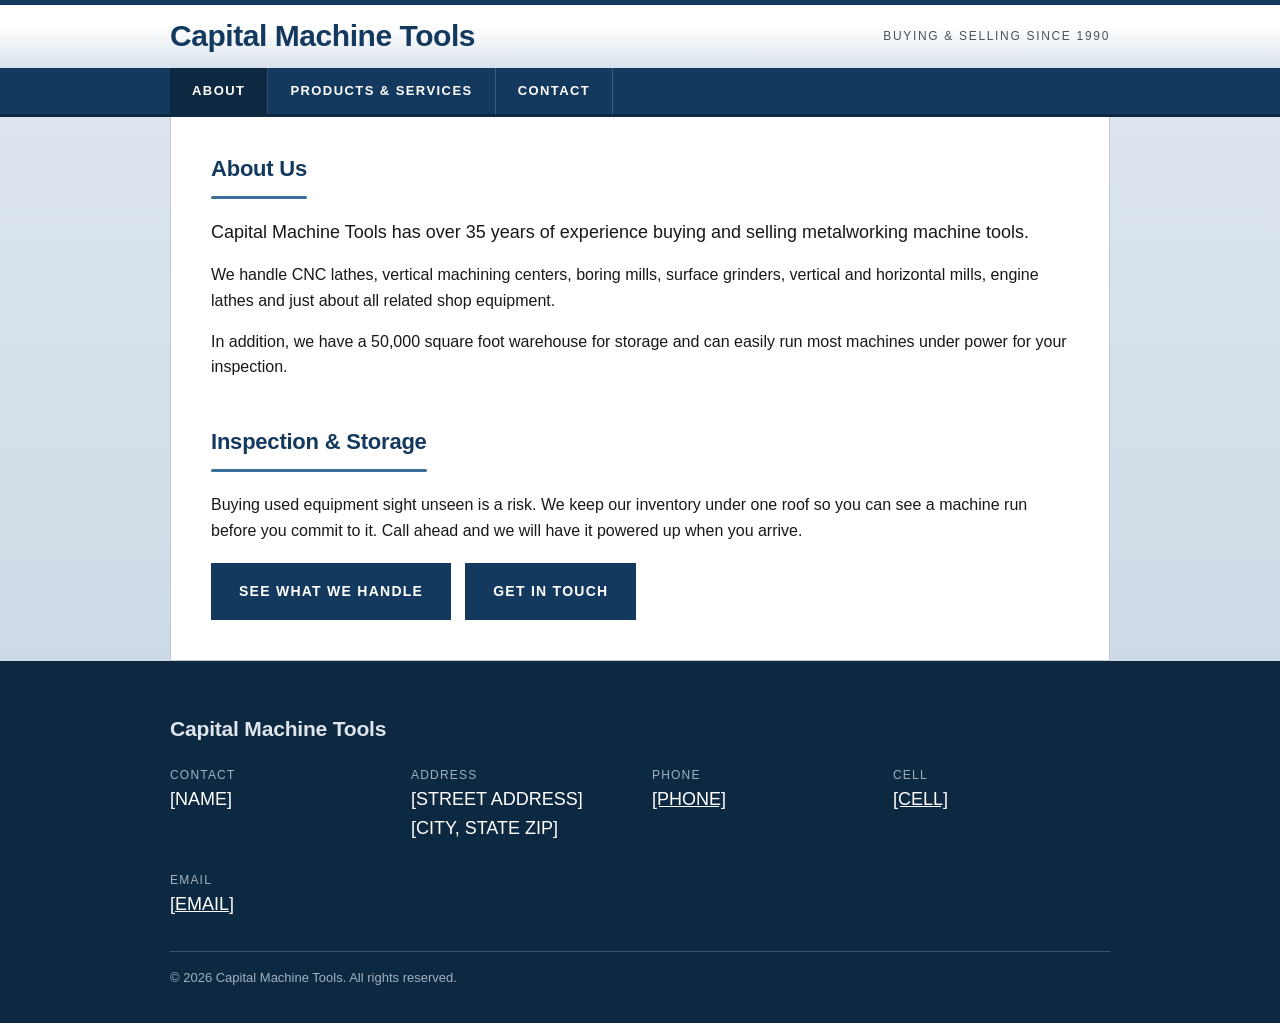
==== commit f4d62124: "Add files via upload" ====
--- a/index.html
+++ b/index.html
@@ -2,889 +2,81 @@
 <html lang="en">
 <head>
 <meta charset="utf-8">
-<meta name="viewport" content="width=device-width,initial-scale=1">
-<title>Beaumont West Solutions — Websites for service businesses</title>
-<meta name="description" content="Websites for the businesses people call, book and recommend. Three clear packages, live in one to three weeks.">
-<meta property="og:title" content="Beaumont West Solutions — Websites for service businesses">
-<meta property="og:description" content="Websites for the businesses people call, book and recommend. Three clear packages, live in one to three weeks.">
-<meta property="og:type" content="website">
-<meta property="og:image" content="https://beaumontwest.com/assets/bws-social-1200x630.png">
-<meta name="theme-color" content="#1B4552">
-<link rel="icon" href="assets/bws-favicon.svg" type="image/svg+xml">
-<link rel="alternate icon" href="assets/bws-favicon-32.png">
-<link rel="apple-touch-icon" href="assets/bws-logo-180.png">
-<link rel="preconnect" href="https://fonts.googleapis.com">
-<link rel="preconnect" href="https://fonts.gstatic.com" crossorigin>
-<link href="https://fonts.googleapis.com/css2?family=Archivo:wdth,wght@62..125,400..700&family=Newsreader:opsz,wght@6..72,400;6..72,500&display=swap" rel="stylesheet">
-<style>
-:root{
-  --teal:#1B4552; --teal-mid:#38606E; --teal-deep:#143641;
-  --cream:#FDF0DC; --paper:#FBF6EC; --coral:#E86F51; --peach:#F4A261;
-  --rule:#C9D3D6; --sand:#D4D1C3; --teal-sub:#33586A;
-  --display:"Archivo","Helvetica Neue",Arial,sans-serif;
-  --body:"Newsreader",Georgia,"Times New Roman",serif;
-  --shell:min(1120px,100% - 48px);
-  --r:14px;
-}
-*,*::before,*::after{box-sizing:border-box}
-html{-webkit-text-size-adjust:100%;scroll-behavior:smooth}
-body{
-  margin:0;background:var(--paper);color:var(--teal);
-  font-family:var(--body);font-size:18px;line-height:1.65;font-optical-sizing:auto;
-  font-synthesis-weight:none;-webkit-font-smoothing:antialiased;
-}
-img,svg{max-width:100%}
-a{color:inherit}
-
-/* ---------- type ---------- */
-h1,h2,h3,h4,.display{
-  font-family:var(--display);font-weight:600;
-  font-variation-settings:"wdth" 108;
-  line-height:1.05;letter-spacing:-.012em;margin:0;
-}
-h1{font-size:clamp(38px,5.6vw,68px);line-height:1.0;letter-spacing:-.022em}
-h2{font-size:clamp(28px,3.8vw,44px);letter-spacing:-.018em}
-h3{font-size:clamp(19px,2vw,22px);line-height:1.2;letter-spacing:-.005em}
-p{margin:0 0 1.1em}
-p:last-child{margin-bottom:0}
-.eyebrow{
-  font-family:var(--display);font-weight:600;font-size:14px;
-  letter-spacing:.18em;text-transform:uppercase;color:var(--teal-mid);
-  margin:0 0 18px;display:block;font-variation-settings:"wdth" 100;
-}
-.lede{font-size:clamp(19px,2.1vw,22px);line-height:1.55;color:var(--teal-mid);max-width:56ch}
-.small{font-size:15px;line-height:1.6;color:var(--teal-mid)}
-
-/* ---------- layout ---------- */
-.wrap{width:var(--shell);margin-inline:auto}
-.section{padding-block:clamp(52px,6.5vw,88px)}
-/* 1. a scenic divider already separates sections, so the padding beside it halves */
-.divider + .section,.horizon + .section{padding-top:clamp(34px,4vw,56px)}
-.section:has(+ .divider),.section:has(+ .horizon){padding-bottom:clamp(34px,4vw,56px)}
-.section--tight{padding-block:clamp(48px,6vw,76px)}
-.band-paper{background:var(--paper)}
-.band-cream{background:var(--cream)}
-.band-paper + .band-paper{border-top:1px solid var(--rule)}
-.band-tint{background:linear-gradient(180deg,var(--sand) 0,var(--paper) 100%)}
-.band-tint .card{border-color:rgba(27,69,82,.32)}
-.band-tint .eyebrow,.band-tint .lede{color:var(--teal)}
-.band-teal{background:var(--teal);color:var(--cream)}
-.band-teal .eyebrow{color:rgba(253,240,220,.7)}
-.band-teal .card .eyebrow,.band-teal .card .card__tag{color:var(--teal-mid)}
-.band-teal .lede,.band-teal .small{color:rgba(253,240,220,.82)}
-.head{max-width:62ch;margin-bottom:clamp(28px,3.2vw,40px)}
-.head--center{margin-inline:auto;text-align:center}
-.grid{display:grid;gap:22px}
-.g2{grid-template-columns:repeat(auto-fit,minmax(300px,1fr))}
-.g3{grid-template-columns:repeat(auto-fit,minmax(268px,1fr))}
-.split{display:grid;gap:clamp(32px,5vw,72px);grid-template-columns:1fr;align-items:start}
-@media(min-width:900px){.split{grid-template-columns:0.85fr 1.15fr}}
-
-/* ---------- buttons ---------- */
-.btn{
-  display:inline-flex;align-items:center;gap:10px;
-  font-family:var(--display);font-weight:600;font-size:13.5px;
-  letter-spacing:.09em;text-transform:uppercase;text-decoration:none;
-  padding:15px 28px;border-radius:999px;border:1.6px solid transparent;
-  transition:background .18s ease,color .18s ease,border-color .18s ease,transform .18s ease;
-  cursor:pointer;
-}
-.btn--primary{background:var(--teal);color:var(--cream)}
-.btn--primary:hover{background:var(--teal-deep);transform:translateY(-1px)}
-.btn--ghost{border-color:rgba(27,69,82,.28);color:var(--teal)}
-.btn--ghost:hover{border-color:var(--teal);background:rgba(27,69,82,.05)}
-.band-teal .btn--primary{background:var(--cream);color:var(--teal)}
-.band-teal .btn--primary:hover{background:#fff}
-.band-teal .btn--ghost{border-color:rgba(253,240,220,.4);color:var(--cream)}
-.band-teal .btn--ghost:hover{border-color:var(--cream);background:rgba(253,240,220,.09)}
-.btn-row{display:flex;flex-wrap:wrap;gap:14px;align-items:center}
-.arrow{transition:transform .18s ease}
-.btn:hover .arrow{transform:translateX(3px)}
-
-/* ---------- header ---------- */
-.masthead{
-  position:sticky;top:0;z-index:60;background:rgba(251,246,236,.93);
-  backdrop-filter:blur(9px);border-bottom:1px solid var(--rule);
-}
-.masthead__in{display:flex;align-items:center;justify-content:space-between;
-  gap:24px;width:var(--shell);margin-inline:auto;padding-block:9px}
-.lockup{display:block;height:auto}
-.lockup--header{height:56px;width:auto}
-.lockup--stacked{display:none}
-@media(max-width:899px){
-  .lockup--wide{display:none}
-  .lockup--stacked{display:block;height:66px}
-  .masthead__in{padding-block:8px}
-}
-@media(max-width:400px){.lockup--stacked{height:56px}}
-.brandlink{display:inline-flex;text-decoration:none;border-radius:6px}
-.nav{display:none;align-items:center;gap:30px}
-.nav a{
-  font-family:var(--display);font-weight:500;font-size:17px;text-decoration:none;
-  padding:6px 0;position:relative;letter-spacing:.005em;
-}
-.nav a::after{
-  content:"";position:absolute;left:0;right:0;bottom:0;height:2px;
-  background:var(--teal);transform:scaleX(0);transform-origin:left;
-  transition:transform .2s ease;
-}
-.nav a:hover::after{transform:scaleX(1)}
-.nav a[aria-current="page"]::after{transform:scaleX(1);background:var(--coral)}
-.masthead .btn{padding:13px 24px;font-size:13px;display:none}
-@media(min-width:900px){.masthead .btn{display:inline-flex}}
-.navtoggle{
-  display:inline-flex;align-items:center;justify-content:center;flex:none;
-  width:46px;height:46px;padding:0;background:none;border:1px solid var(--rule);
-  border-radius:10px;cursor:pointer;color:var(--teal);
-  -webkit-appearance:none;appearance:none;
-}
-.navtoggle__icon{display:block;width:24px;height:24px}
-.navtoggle__icon path{fill:none;stroke:currentColor;stroke-width:2.2;stroke-linecap:round;
-  transform-box:fill-box;transform-origin:center;transition:transform .2s ease,opacity .2s ease}
-.navtoggle[aria-expanded="true"] .nt1{transform:translateY(5px) rotate(45deg)}
-.navtoggle[aria-expanded="true"] .nt2{opacity:0}
-.navtoggle[aria-expanded="true"] .nt3{transform:translateY(-5px) rotate(-45deg)}
-.mobilenav{display:none;border-top:1px solid var(--rule);background:var(--paper)}
-.mobilenav.open{display:block}
-.mobilenav ul{list-style:none;margin:0;padding:8px 0 20px;width:var(--shell);margin-inline:auto}
-.mobilenav a{
-  display:block;padding:14px 2px;text-decoration:none;font-family:var(--display);
-  font-weight:500;font-size:17px;border-bottom:1px solid var(--rule);
-}
-.mobilenav li:last-child a{border-bottom:none;padding-top:20px}
-@media(min-width:900px){
-  .nav{display:flex}
-  .navtoggle{display:none}
-  .mobilenav,.mobilenav.open{display:none}
-}
-
-/* ---------- hero ---------- */
-.hero{position:relative;overflow:hidden;background:var(--paper);
-  padding-block:clamp(40px,5vw,66px) 0;text-align:center}
-.hero__glow{
-  position:absolute;left:50%;top:-110px;width:min(760px,120%);aspect-ratio:1;
-  transform:translateX(-50%);border-radius:50%;pointer-events:none;
-  background:radial-gradient(circle,rgba(232,111,81,.32) 0%,rgba(232,111,81,.13) 44%,rgba(232,111,81,0) 70%);
-}
-.hero__in{position:relative;width:var(--shell);margin-inline:auto}
-.badge{width:104px;height:104px;display:block;margin:0 auto 26px}
-.hero h1{max-width:16ch;margin-inline:auto}
-.hero .lede{margin:22px auto 0;text-align:center}
-.hero .btn-row{justify-content:center;margin-top:34px}
-.hero__foot{margin-top:clamp(28px,3vw,40px);padding-bottom:6px}
-.hero__in{z-index:2}
-/* home hero: let the glow fade out behind the ridge instead of stopping at the hero edge */
-.hero:not(.hero--lite){background:transparent;overflow:visible;overflow-x:clip}
-.hero:not(.hero--lite) .hero__glow{z-index:-1}
-.hero:not(.hero--lite) + .divider--ridge{background:transparent}
-@supports not (overflow:clip){.hero:not(.hero--lite) .hero__glow{width:min(760px,100%)}}
-.hero--lite{text-align:left;padding-block:clamp(40px,4.5vw,60px) clamp(26px,3vw,38px)}
-.hero--lite h1{max-width:20ch;margin-inline:0}
-.hero--lite .lede{margin:20px 0 0;text-align:left}
-.hero--lite::after{content:"";position:absolute;left:0;right:0;bottom:0;height:45%;
-  pointer-events:none;background:linear-gradient(to bottom,rgba(251,246,236,0),var(--paper))}
-
-/* ---------- dividers ---------- */
-.divider{line-height:0}
-.divider svg{display:block;width:100%}
-.divider--ridge{background:var(--paper)}
-.divider--ridge svg{height:clamp(84px,10vw,132px)}
-.divider--ridge,.divider--wave{position:relative}
-.divider--ridge::after{content:"";position:absolute;left:0;right:0;bottom:0;height:2px;background:var(--teal)}
-.divider--wave::before{content:"";position:absolute;left:0;right:0;top:0;height:2px;background:var(--teal)}
-.ridge-back{fill:var(--coral);opacity:.88}
-.ridge-front{fill:var(--teal)}
-.ridge-rim{fill:none;stroke:var(--cream);stroke-opacity:.55;stroke-width:2;vector-effect:non-scaling-stroke}
-.divider--arc{background:var(--paper)}
-.divider--arc.arc--inverse .arc-fill{fill:var(--paper)}
-.divider--arc.arc--teal .arc-fill{fill:var(--teal)}
-.divider--arc.arc--teal .arc-line{display:none}
-.band-tint--inverse{background:linear-gradient(180deg,var(--paper) 0,var(--sand) 180px)}
-.divider--arc svg{height:clamp(58px,6.5vw,96px)}
-.arc-fill{fill:var(--sand)}
-.arc-line{fill:none;stroke:var(--coral);stroke-width:3;vector-effect:non-scaling-stroke}
-.divider--angle{background:var(--sand)}
-.divider--angle svg{height:clamp(38px,4vw,62px)}
-.angle-fill{fill:var(--paper)}
-.divider--wave{background:var(--paper)}
-.divider--wave.to-cream{background:var(--cream)}
-.divider--wave svg{height:clamp(90px,10.5vw,165px)}
-.tide-far{fill:var(--teal-mid);opacity:.35}
-.tide-mid{fill:var(--teal-mid)}
-.tide-front{fill:var(--teal)}
-.divider--ridge.from-cream{background:var(--cream)}
-.divider--topo{position:relative;background:var(--cream);margin-bottom:-1px}
-.divider--topo svg{height:clamp(72px,8.9vw,128px)}
-.divider--topo + .section{padding-top:clamp(22px,2.6vw,36px)}
-.divider--topo::after{content:"";position:absolute;left:0;right:0;bottom:0;height:3px;background:var(--teal)}
-.topo-line{fill:none;stroke:var(--teal);stroke-width:1.5;opacity:.35;vector-effect:non-scaling-stroke}
-.divider--ridge.from-sand{background:var(--sand)}
-
-/* ---------- cards ---------- */
-.card{
-  background:var(--cream);border:1px solid rgba(27,69,82,.13);border-radius:var(--r);
-  padding:clamp(24px,3vw,32px);
-}
-.band-teal .card{background:var(--cream);border-color:transparent;color:var(--teal)}
-.band-teal .card .small{color:var(--teal-mid)}
-.card h3{margin-bottom:10px}
-.card--dark{background:var(--teal);border-color:transparent;color:var(--cream)}
-.card.card--dark h3{color:var(--cream)}
-.card.card--dark p{color:rgba(253,240,220,.88)}
-.pkgs{align-items:stretch}
-.pkg{display:flex;flex-direction:column;position:relative;overflow:hidden;
-  padding-bottom:calc(clamp(24px,3vw,32px) + 25px)}
-.pkg::before{content:"";position:absolute;left:0;right:0;bottom:0;height:7px;background:var(--coral)}
-.pkg--l2::before{height:16px;background:linear-gradient(to top,var(--coral) 0 7px,var(--cream) 7px 9px,#EE8A5B 9px 16px)}
-.pkg--l3::before{height:25px;background:linear-gradient(to top,var(--coral) 0 7px,var(--cream) 7px 9px,#EE8A5B 9px 16px,var(--cream) 16px 18px,var(--peach) 18px 25px)}
-.pkg h3{font-size:clamp(28px,3vw,36px);margin-bottom:0}
-.pkg .pkg__line{margin:12px 0 0;font-size:clamp(17.5px,1.35vw,19.5px);line-height:1.55}
-.pkg .checks{margin-top:24px;gap:14px}
-.pkg .checks li{font-size:clamp(17px,1.3vw,19px)}
-.card--dark .btn--primary{background:var(--cream);color:var(--teal)}
-.card--dark .btn--primary:hover{background:#fff}
-.card--dark .btn--ghost{border-color:rgba(253,240,220,.4);color:var(--cream)}
-.card--dark .btn--ghost:hover{border-color:var(--cream);background:rgba(253,240,220,.09)}
-.card--dark .btn--peach{border-color:var(--peach);color:var(--peach)}
-.card--dark .btn--peach:hover{border-color:var(--peach);background:rgba(244,162,97,.12)}
-.steps-card{padding:clamp(6px,1.2vw,14px) clamp(22px,3.4vw,46px)}
-.card--dark .faq{border-top:none}
-.card--dark .faq details{border-bottom-color:rgba(253,240,220,.2)}
-.card--dark .faq details:last-child{border-bottom:none}
-.card--dark .faq summary::after{border-right-color:var(--cream);border-bottom-color:var(--cream)}
-.card--dark .faq p{font-size:clamp(17.5px,1.35vw,19.5px);color:rgba(253,240,220,.84)}
-.steps-card .faq{border-top:none}
-.steps-card .faq details:last-child{border-bottom:none}
-.steps-card .faq p{font-size:clamp(17.5px,1.35vw,19.5px)}
-.steps-card--paper{background:var(--paper);border:2px solid rgba(27,69,82,.5)}
-.steps-foot,.band-foot{text-align:center;margin-top:clamp(30px,3.6vw,44px)}
-.steps-foot .accent-bar,.band-foot .accent-bar{margin:0 auto 16px}
-.steps-foot p,.band-foot p{font-size:clamp(17.5px,1.4vw,20px);color:var(--teal-mid);margin:0 auto;max-width:52ch}
-.steps-foot p{font-size:clamp(19px,1.75vw,23px);max-width:48ch}
-.band-foot a{color:var(--teal);font-weight:500;text-decoration:none;border-bottom:1.5px solid var(--coral);padding-bottom:1px}
-.band-foot a:hover{border-bottom-color:var(--teal)}
-.steps-card--paper .faq details{border-bottom:2px solid rgba(27,69,82,.34)}
-.steps-card--paper .faq p{color:var(--teal-sub)}
-.steps-card--paper .stepnum{color:var(--coral)}
-.card--dark .stepnum{color:var(--peach)}
-.faq details:has(.stepnum) > p{padding-left:52px}
-.cta-card{padding:clamp(34px,5vw,64px) clamp(24px,4vw,56px)}
-.cta-card .lede{font-size:clamp(19px,2.1vw,22px);line-height:1.55}
-.ways{list-style:none;margin:0;padding:0}
-.ways li{padding:22px 0;border-top:1px solid rgba(27,69,82,.16)}
-.ways li:first-child{border-top:none;padding-top:0}
-.ways .card__tag{margin-bottom:6px}
-.ways h3{font-size:clamp(24px,2.4vw,30px);margin-bottom:6px}
-.ways h3::before{content:"";display:inline-block;width:10px;height:10px;border-radius:50%;
-  background:var(--coral);margin-right:12px;vertical-align:.18em}
-.accent-bar--left{margin:18px 0 0}
-.card.card--dark.card--terms h3{color:var(--peach)}
-.ways p{color:var(--teal-mid);font-size:clamp(17.5px,1.35vw,19.5px);line-height:1.55;margin:0}
-.card--who{display:flex;flex-direction:column}
-.card__link{margin-top:auto;padding-top:18px;align-self:flex-start;font-family:var(--display);
-  font-weight:500;font-size:15.5px;color:var(--teal);text-decoration:none}
-.card__fit{margin-top:auto;padding-top:18px;font-family:var(--display);font-weight:500;
-  font-size:15.5px;color:var(--teal-mid)}
-.card__fit strong{color:var(--teal);font-weight:700;border-bottom:2px solid var(--coral);padding-bottom:1px}
-.card__link strong{font-weight:700;border-bottom:2px solid var(--coral);padding-bottom:1px}
-.card__link:hover .arrow{transform:translateX(3px)}
-.choice{border:0;padding:0;margin:0;min-width:0}
-.choice legend{font-family:var(--display);font-weight:600;font-size:13px;letter-spacing:.09em;
-  text-transform:uppercase;color:var(--teal-mid);padding:0;margin-bottom:10px}
-.choice__opts{display:flex;flex-wrap:wrap;gap:10px}
-.pill{position:relative;cursor:pointer}
-.pill input{position:absolute;opacity:0;width:1px;height:1px;pointer-events:none}
-.pill span{display:inline-block;padding:12px 18px;border:1.5px solid var(--rule);border-radius:999px;
-  background:var(--paper);font-family:var(--display);font-weight:500;font-size:15.5px;color:var(--teal);
-  transition:background .15s ease,color .15s ease,border-color .15s ease}
-.pill:hover span{border-color:var(--teal)}
-.pill input:checked + span{background:var(--teal);border-color:var(--teal);color:var(--cream)}
-.pill input:focus-visible + span{outline:3px solid var(--coral);outline-offset:2px}
-.optional{text-transform:none;letter-spacing:0;font-weight:500;color:var(--teal-mid)}
-.pricing-note{text-align:center;margin-top:clamp(36px,4.2vw,52px)}
-.pricing-note .lede{margin-inline:auto}
-.know h3{font-size:clamp(20px,1.75vw,24px);margin-bottom:8px}
-.know p{color:var(--teal-mid);font-size:clamp(17.5px,1.35vw,19.5px);line-height:1.55;margin:0}
-.know__n{display:inline-grid;place-items:center;width:36px;height:36px;border-radius:50%;
-  border:1.5px solid var(--coral);font-family:var(--display);font-weight:600;font-size:15px;
-  color:var(--teal);margin-bottom:12px}
-.plan{padding:clamp(30px,3.8vw,46px);display:flex;flex-direction:column;align-items:center;
-  justify-content:center;text-align:center}
-.plan .card__tag{font-size:14px;margin-bottom:10px}
-.plan p{max-width:44ch;margin:0}
-.accent-bar{display:block;width:64px;height:4px;border-radius:2px;margin:14px auto 18px;
-  background:linear-gradient(90deg,var(--coral) 0 60%,var(--peach) 60% 100%)}
-.yearly{display:flex;justify-content:center;margin-top:30px}
-.yearly span{font-family:var(--display);font-weight:600;font-size:14px;letter-spacing:.13em;
-  text-transform:uppercase;padding:12px 20px;border:1.5px solid var(--peach)}
-.yearly__a{color:var(--cream);border-color:rgba(253,240,220,.5)!important;border-right:none!important;
-  border-radius:999px 0 0 999px}
-.yearly__b{background:var(--peach);color:var(--teal);border-radius:0 999px 999px 0}
-.plan h3{font-size:clamp(28px,3vw,36px);margin-bottom:10px}
-.card.card--dark .eyebrow{color:rgba(253,240,220,.7)}
-.careplan{padding:clamp(30px,4.6vw,58px)}
-.careplan .lede{font-size:clamp(19px,2.1vw,22px);line-height:1.55}
-.careplan .small{font-size:15.5px}
-.band-cream--framed{position:relative}
-.horizon{position:relative;height:clamp(122px,11vw,152px);
-  background:linear-gradient(to bottom,var(--paper) 50%,var(--cream) 50%)}
-.horizon::before{content:"";position:absolute;left:0;right:0;top:50%;height:1.3px;
-  transform:translateY(-50%);background:linear-gradient(to right,
-  rgba(159,176,181,0) 0,#9FB0B5 32%,#9FB0B5 calc(50% - 74px),transparent calc(50% - 74px),
-  transparent calc(50% + 74px),#9FB0B5 calc(50% + 74px),#9FB0B5 68%,rgba(159,176,181,0) 100%)}
-.horizon--close{background:linear-gradient(to bottom,var(--cream) 50%,var(--paper) 50%)}
-.horizon--close::before{background:linear-gradient(to right,
-  rgba(159,176,181,0) 0,#9FB0B5 32%,#9FB0B5 calc(50% - 62px),transparent calc(50% - 62px),
-  transparent calc(50% + 62px),#9FB0B5 calc(50% + 62px),#9FB0B5 68%,rgba(159,176,181,0) 100%)}
-.horizon--plain::before{background:linear-gradient(to right,
-  rgba(159,176,181,0) 0,#9FB0B5 32%,#9FB0B5 68%,rgba(159,176,181,0) 100%)}
-.horizon svg{position:absolute;left:50%;top:50%;width:180px;height:148px;transform:translate(-50%,-50%)}
-.horizon{--rise:1}
-.sunrise .sun-up{transform:translateY(calc((1 - var(--rise)) * 72px));
-  opacity:calc(.25 + var(--rise) * .75)}
-.sunrise .sun-refl{opacity:clamp(0,calc((var(--rise) - .45) / .55),1)}
-.card p{font-size:16.5px;line-height:1.6;color:var(--teal-mid)}
-.card.plan p{font-size:clamp(17.5px,1.35vw,19.5px);line-height:1.6}
-.band-teal .card p{color:var(--teal-mid)}
-.srow{display:grid;gap:clamp(22px,3.5vw,54px);grid-template-columns:1fr;
-  padding-block:clamp(30px,4vw,46px);border-top:1px solid rgba(27,69,82,.18)}
-.srow:first-child{border-top:none;padding-top:0}
-.band-teal .srow{border-top-color:rgba(253,240,220,.22)}
-.band-teal .srow p,.band-teal .srow__tag{color:rgba(253,240,220,.78)}
-.srow:last-child{padding-bottom:0}
-.srow h3{font-size:clamp(23px,2.7vw,30px);margin-bottom:12px}
-.srow p{font-size:17.5px;line-height:1.55;color:var(--teal-sub);margin:0}
-.srow__tag{font-family:var(--display);font-size:11.5px;font-weight:600;letter-spacing:.17em;
-  text-transform:uppercase;color:var(--teal-sub);display:block;margin-bottom:12px}
-@media(min-width:860px){
-  .srow{grid-template-columns:0.92fr 1.08fr;align-items:start}
-  .srow:nth-child(even) .srow__intro{order:2}
-  .srow:nth-child(even) .checks{order:1}
-}
-.card__tag{
-  font-family:var(--display);font-size:13px;font-weight:600;letter-spacing:.16em;
-  text-transform:uppercase;color:var(--teal-mid);display:block;margin-bottom:12px;
-}
-.sun{width:9px;height:9px;border-radius:50%;background:var(--coral);flex:none;margin-top:11px}
-
-/* ---------- lists ---------- */
-.checks{list-style:none;margin:0;padding:0;display:grid;gap:15px}
-.checks li{display:flex;gap:14px;align-items:flex-start;font-size:17px;line-height:1.55}
-.facts{
-  list-style:none;margin:0;padding:0;display:grid;gap:14px 34px;
-  grid-template-columns:repeat(auto-fit,minmax(230px,1fr));
-}
-.facts li{display:flex;gap:12px;align-items:flex-start;font-family:var(--display);
-  font-size:14.5px;font-weight:500;line-height:1.45}
-.facts .sun{margin-top:calc((1.45em - 9px) / 2 + 1px)}
-
-/* ---------- steps ---------- */
-.track{display:grid;grid-template-columns:repeat(4,1fr);margin-top:10px}
-.track__step{text-align:center;padding:0 12px}
-.track__n{display:block;font-family:var(--display);font-weight:600;font-size:12.5px;
-  letter-spacing:.16em;color:var(--teal-mid);margin-bottom:14px}
-.track__marker{position:relative;display:block;height:18px;margin-bottom:18px}
-.track__marker::before{content:"";position:absolute;left:-12px;right:-12px;top:50%;
-  height:2px;background:rgba(244,162,97,.75);transform:translateY(-50%)}
-.track__step:first-child .track__marker::before{left:50%}
-.track__step:last-child .track__marker::before{right:50%}
-.track__dot{position:absolute;left:50%;top:50%;width:16px;height:16px;border-radius:50%;
-  background:var(--coral);transform:translate(-50%,-50%)}
-.track__step:last-child .track__dot{width:20px;height:20px;box-shadow:0 0 0 5px rgba(244,162,97,.45)}
-.track h3{margin-bottom:9px}
-.track p{font-size:15.5px;line-height:1.5;color:var(--teal-mid);margin:0}
-@media(max-width:899px){
-  .track{grid-template-columns:repeat(2,1fr);gap:34px 26px}
-  .track__marker::before{display:none}
-}
-@media(max-width:559px){
-  .track{grid-template-columns:1fr;gap:28px}
-  .track__step{text-align:left;padding:0}
-  .track__dot{left:8px;transform:translate(0,-50%)}
-  .track__marker{height:14px;margin-bottom:12px}
-}
-.steps{display:grid;gap:2px;margin-top:8px;border-top:1px solid rgba(253,240,220,.22)}
-.band-paper .steps{border-top-color:var(--rule)}
-.band-paper .step{border-bottom-color:var(--rule)}
-.band-paper .step__n{color:var(--teal-mid)}
-.band-paper .step p{color:var(--teal-mid)}
-.step{display:grid;gap:6px 28px;padding:26px 0;border-bottom:1px solid rgba(253,240,220,.22)}
-@media(min-width:760px){.step{grid-template-columns:74px 1fr}}
-.step__n{
-  font-family:var(--display);font-weight:600;font-size:15px;letter-spacing:.12em;
-  color:rgba(253,240,220,.6);padding-top:5px;
-}
-.step h3{margin-bottom:6px}
-.step p{color:rgba(253,240,220,.8);font-size:16.5px;margin:0}
-
-/* ---------- browser mockups ---------- */
-.mock{border-radius:12px;overflow:hidden;border:1px solid var(--rule);background:#fff}
-.mock__bar{display:flex;align-items:center;gap:6px;padding:9px 12px;background:#EDE6DA;
-  border-bottom:1px solid var(--rule)}
-.mock__dot{width:8px;height:8px;border-radius:50%;background:#C6BCAB}
-.mock__url{flex:1;margin-left:8px;height:16px;border-radius:8px;background:#FBF6EC;
-  font-family:var(--display);font-size:9.5px;letter-spacing:.04em;color:#8C9BA1;
-  display:flex;align-items:center;padding:0 9px}
-.mock__body{padding:0}
-.mock__hero{padding:26px 22px 24px;color:#fff}
-.mock__eyebrow{font-family:var(--display);font-size:8.5px;letter-spacing:.2em;
-  text-transform:uppercase;opacity:.82;margin-bottom:8px}
-.mock__h{font-family:var(--display);font-weight:600;font-size:21px;line-height:1.1;margin:0 0 10px}
-.mock__p{font-size:11.5px;line-height:1.5;opacity:.85;margin:0 0 14px;max-width:34ch}
-.mock__btn{display:inline-block;font-family:var(--display);font-size:9px;font-weight:600;
-  letter-spacing:.12em;text-transform:uppercase;padding:8px 14px;border-radius:999px}
-.mock__row{display:grid;grid-template-columns:repeat(3,1fr);gap:8px;padding:16px 22px 22px;background:#fff}
-.mock__tile{border-radius:7px;padding:11px 10px;font-family:var(--display);font-size:9.5px;
-  font-weight:600;line-height:1.35;min-height:58px;display:flex;align-items:flex-end}
-
-/* ---------- faq ---------- */
-.faq{border-top:1px solid var(--rule)}
-.band-teal .faq,.band-teal .faq details{border-color:rgba(253,240,220,.24)}
-.band-teal .faq summary::after{border-right-color:var(--cream);border-bottom-color:var(--cream)}
-.band-teal .faq p{color:rgba(253,240,220,.82)}
-.stepnum{display:inline-block;width:52px;font-size:14px;letter-spacing:.15em;
-  font-weight:500;color:var(--teal-mid)}
-.band-teal .stepnum{color:rgba(253,240,220,.55)}
-.faq details{border-bottom:1px solid var(--rule)}
-.faq summary{
-  list-style:none;cursor:pointer;padding:22px 40px 22px 0;position:relative;
-  font-family:var(--display);font-weight:600;font-size:clamp(19px,1.55vw,22px);line-height:1.35;
-}
-.faq summary::-webkit-details-marker{display:none}
-.faq summary::after{
-  content:"";position:absolute;right:6px;top:50%;margin-top:-9px;width:11px;height:11px;
-  border-right:2px solid var(--teal);border-bottom:2px solid var(--teal);
-  transform:rotate(45deg);transition:transform .2s ease;
-}
-.faq details[open] summary::after{transform:rotate(225deg)}
-.faq p{padding:0 40px 24px 0;color:var(--teal-mid);font-size:clamp(17.5px,1.35vw,19.5px);line-height:1.6;margin:0;max-width:72ch}
-
-/* ---------- form ---------- */
-.form{display:grid;gap:20px}
-.field{display:grid;gap:8px}
-.field label{font-family:var(--display);font-weight:600;font-size:13px;letter-spacing:.09em;
-  text-transform:uppercase;color:var(--teal-mid)}
-.field input,.field select,.field textarea{
-  font-family:var(--body);font-size:17px;color:var(--teal);background:var(--paper);
-  border:1.5px solid var(--rule);border-radius:10px;padding:14px 15px;width:100%;
-  transition:border-color .16s ease;
-}
-.field input:focus,.field select:focus,.field textarea:focus{outline:none;border-color:var(--teal)}
-.field textarea{min-height:150px;resize:vertical}
-.field--pair{display:grid;gap:20px;grid-template-columns:1fr}
-@media(min-width:680px){.field--pair{grid-template-columns:1fr 1fr}}
-.formnote{font-size:14.5px;color:var(--teal-mid);margin:0}
-.formstatus{display:none;border-radius:var(--r);border:1.5px solid var(--teal);
-  background:var(--paper);padding:22px 24px}
-.formstatus.show{display:block}
-.formstatus h3{margin-bottom:8px}
-
-/* ---------- contact rail ---------- */
-.rail{display:grid;gap:26px}
-.rail__item{border-top:1px solid var(--rule);padding-top:18px}
-.rail__item h3{font-size:16px;margin-bottom:6px}
-.rail__item a{font-family:var(--display);font-weight:500;text-decoration:none;
-  border-bottom:1.5px solid var(--coral);padding-bottom:1px}
-
-/* ---------- footer ---------- */
-.foot{background:var(--teal);color:var(--cream);padding-block:clamp(52px,6vw,72px) 30px}
-.lockup--footer{height:88px;width:auto}
-.foot__top{display:grid;gap:40px;grid-template-columns:1fr}
-@media(min-width:820px){.foot__top{grid-template-columns:1.2fr .8fr .8fr}}
-.foot h4{font-family:var(--display);font-size:11.5px;letter-spacing:.18em;text-transform:uppercase;
-  font-weight:600;color:rgba(253,240,220,.62);margin:0 0 16px}
-.foot ul{list-style:none;margin:0;padding:0;display:grid;gap:11px}
-.foot a{text-decoration:none;font-family:var(--display);font-size:15px;font-weight:400;
-  color:rgba(253,240,220,.92)}
-.foot a:hover{color:#fff;text-decoration:underline;text-underline-offset:4px}
-.foot__blurb{margin:22px 0 0;font-size:16px;color:rgba(253,240,220,.78);max-width:38ch}
-.foot__base{margin-top:46px;padding-top:22px;border-top:1px solid rgba(253,240,220,.2);
-  display:flex;flex-wrap:wrap;gap:10px 26px;justify-content:space-between;
-  font-size:13.5px;color:rgba(253,240,220,.62);font-family:var(--display)}
-
-/* ---------- a11y + motion ---------- */
-.skip{position:absolute;left:-9999px;top:0;background:var(--teal);color:var(--cream);
-  padding:12px 18px;border-radius:0 0 8px 0;z-index:100;font-family:var(--display);font-size:14px}
-.skip:focus{left:0}
-:focus-visible{outline:3px solid var(--coral);outline-offset:3px;border-radius:4px}
-.reveal{opacity:0;transform:translateY(14px);transition:opacity .6s ease,transform .6s ease}
-.reveal.in{opacity:1;transform:none}
-.hero .badge{animation:rise .9s cubic-bezier(.2,.7,.3,1) both}
-.hero h1{animation:rise .9s .1s cubic-bezier(.2,.7,.3,1) both}
-.hero .lede,.hero .btn-row{animation:rise .9s .18s cubic-bezier(.2,.7,.3,1) both}
-@keyframes rise{from{opacity:0;transform:translateY(18px)}to{opacity:1;transform:none}}
-@media(prefers-reduced-motion:reduce){
-  html{scroll-behavior:auto}
-  *,*::before,*::after{animation:none!important;transition:none!important}
-  .reveal{opacity:1;transform:none}
-}
-</style>
+<meta name="viewport" content="width=device-width, initial-scale=1">
+<title>Capital Machine Tools &mdash; Buying and Selling Metalworking Machine Tools</title>
+<meta name="description" content="Capital Machine Tools has over 35 years of experience buying and selling metalworking machine tools, with a 50,000 sq. ft. warehouse and machines available under power for inspection.">
+<link rel="stylesheet" href="style.css">
 </head>
 <body>
-<a class="skip" href="#main">Skip to content</a>
+
 <header class="masthead">
-  <div class="masthead__in">
-    <a class="brandlink" href="index.html" aria-label="Beaumont West Solutions — home"><svg class="lockup lockup--header lockup--wide" viewBox="6 6 478 96" role="img" aria-label="Beaumont West Solutions"><defs><clipPath id="hd-d1"><circle cx="100" cy="100" r="88"/></clipPath></defs>
-  <g transform="translate(14,14) scale(0.4)">
-  <g>
-      <circle cx="100" cy="100" r="88" fill="#FDF0DC"/>
-      <g clip-path="url(#hd-d1)">
-        <circle cx="100" cy="100" r="48" fill="#E86F51"/>
-        <polygon points="12,130 58,46 79,122 100,60 121,122 142,46 188,130 206,130 206,220 -6,220 -6,130" fill="#1B4552"/>
-        <polygon points="58,64 79,140 100,78 121,140 142,64 142,84 121,160 100,98 79,160 58,84" fill="#F4A261"/>
-      </g>
-      <circle cx="100" cy="100" r="88" fill="none" stroke="#1B4552" stroke-width="5"/>
-      
-      
-    </g>
-  </g>
-  <path d="M123.51 57.66Q123.51 59.67 122.04 60.8Q120.57 61.92 117.95 61.92H111.8V46.78H117.3Q122.63 46.78 122.63 50.46Q122.63 51.8 121.88 52.71Q121.13 53.63 119.75 53.94Q121.56 54.15 122.54 55.15Q123.51 56.14 123.51 57.66ZM120.57 50.71Q120.57 49.48 119.73 48.95Q118.89 48.43 117.3 48.43H113.86V53.22H117.3Q118.95 53.22 119.76 52.6Q120.57 51.98 120.57 50.71ZM121.44 57.49Q121.44 54.82 117.68 54.82H113.86V60.28H117.84Q119.72 60.28 120.58 59.58Q121.44 58.88 121.44 57.49ZM128.28 61.92V46.78H139.76V48.46H130.33V53.32H139.12V54.97H130.33V60.24H140.2V61.92ZM155.48 61.92 153.75 57.49H146.86L145.12 61.92H142.99L149.17 46.78H151.5L157.58 61.92ZM150.31 48.33 150.21 48.63Q149.94 49.52 149.41 50.92L147.48 55.89H153.14L151.2 50.9Q150.9 50.16 150.6 49.22ZM167.27 62.13Q165.42 62.13 164.03 61.46Q162.64 60.78 161.88 59.49Q161.12 58.2 161.12 56.42V46.78H163.17V56.25Q163.17 58.32 164.22 59.4Q165.28 60.47 167.26 60.47Q169.3 60.47 170.44 59.36Q171.57 58.25 171.57 56.11V46.78H173.61V56.23Q173.61 58.06 172.83 59.4Q172.05 60.73 170.63 61.43Q169.21 62.13 167.27 62.13ZM191.78 61.92V51.82Q191.78 50.15 191.88 48.6Q191.35 50.52 190.93 51.61L187.02 61.92H185.58L181.62 51.61L181.02 49.78L180.66 48.6L180.7 49.79L180.74 51.82V61.92H178.91V46.78H181.61L185.64 57.28Q185.85 57.91 186.05 58.64Q186.25 59.36 186.32 59.69Q186.4 59.26 186.68 58.38Q186.95 57.5 187.05 57.28L191 46.78H193.63V61.92ZM213.29 54.28Q213.29 56.66 212.39 58.44Q211.48 60.22 209.78 61.18Q208.08 62.13 205.78 62.13Q203.44 62.13 201.75 61.19Q200.06 60.24 199.17 58.46Q198.28 56.67 198.28 54.28Q198.28 50.65 200.26 48.61Q202.25 46.56 205.8 46.56Q208.11 46.56 209.8 47.48Q211.5 48.4 212.4 50.15Q213.29 51.9 213.29 54.28ZM211.2 54.28Q211.2 51.46 209.79 49.85Q208.38 48.23 205.8 48.23Q203.2 48.23 201.78 49.82Q200.36 51.41 200.36 54.28Q200.36 57.13 201.8 58.8Q203.23 60.47 205.78 60.47Q208.4 60.47 209.8 58.85Q211.2 57.24 211.2 54.28ZM227.77 61.92 219.67 49.03 219.72 50.07 219.78 51.87V61.92H217.95V46.78H220.34L228.52 59.76Q228.39 57.66 228.39 56.71V46.78H230.24V61.92ZM241.57 48.46V61.92H239.53V48.46H234.33V46.78H246.77V48.46ZM273.22 61.92H270.77L268.15 52.31Q267.89 51.4 267.4 49.07Q267.12 50.32 266.92 51.16Q266.73 51.99 263.99 61.92H261.54L257.08 46.78H259.22L261.94 56.4Q262.42 58.2 262.83 60.12Q263.09 58.93 263.43 57.54Q263.76 56.14 266.41 46.78H268.37L271 56.21Q271.61 58.51 271.95 60.12L272.05 59.74Q272.34 58.5 272.52 57.73Q272.7 56.95 275.54 46.78H277.68ZM281.36 61.92V46.78H292.84V48.46H283.41V53.32H292.19V54.97H283.41V60.24H293.28V61.92ZM309.69 57.74Q309.69 59.84 308.05 60.99Q306.41 62.13 303.44 62.13Q297.9 62.13 297.02 58.29L299.01 57.89Q299.35 59.26 300.47 59.9Q301.59 60.53 303.51 60.53Q305.5 60.53 306.58 59.85Q307.66 59.17 307.66 57.85Q307.66 57.11 307.32 56.65Q306.98 56.18 306.37 55.88Q305.76 55.58 304.91 55.38Q304.06 55.17 303.03 54.94Q301.23 54.54 300.31 54.14Q299.38 53.75 298.84 53.26Q298.3 52.77 298.02 52.11Q297.73 51.46 297.73 50.61Q297.73 48.66 299.22 47.61Q300.71 46.56 303.48 46.56Q306.06 46.56 307.42 47.35Q308.79 48.14 309.33 50.04L307.31 50.39Q306.98 49.19 306.05 48.65Q305.11 48.11 303.46 48.11Q301.64 48.11 300.69 48.71Q299.73 49.31 299.73 50.5Q299.73 51.2 300.1 51.66Q300.47 52.11 301.17 52.43Q301.87 52.75 303.95 53.21Q304.65 53.37 305.34 53.54Q306.04 53.7 306.67 53.93Q307.3 54.16 307.86 54.48Q308.41 54.79 308.82 55.24Q309.23 55.69 309.46 56.3Q309.69 56.91 309.69 57.74ZM320.23 48.46V61.92H318.19V48.46H312.99V46.78H325.43V48.46ZM349.31 57.74Q349.31 59.84 347.68 60.99Q346.04 62.13 343.06 62.13Q337.53 62.13 336.65 58.29L338.64 57.89Q338.98 59.26 340.1 59.9Q341.21 60.53 343.14 60.53Q345.12 60.53 346.2 59.85Q347.28 59.17 347.28 57.85Q347.28 57.11 346.94 56.65Q346.61 56.18 345.99 55.88Q345.38 55.58 344.53 55.38Q343.68 55.17 342.65 54.94Q340.86 54.54 339.93 54.14Q339 53.75 338.46 53.26Q337.93 52.77 337.64 52.11Q337.36 51.46 337.36 50.61Q337.36 48.66 338.85 47.61Q340.33 46.56 343.1 46.56Q345.68 46.56 347.05 47.35Q348.41 48.14 348.96 50.04L346.94 50.39Q346.61 49.19 345.67 48.65Q344.74 48.11 343.08 48.11Q341.27 48.11 340.31 48.71Q339.36 49.31 339.36 50.5Q339.36 51.2 339.73 51.66Q340.1 52.11 340.79 52.43Q341.49 52.75 343.58 53.21Q344.28 53.37 344.97 53.54Q345.66 53.7 346.29 53.93Q346.93 54.16 347.48 54.48Q348.03 54.79 348.44 55.24Q348.85 55.69 349.08 56.3Q349.31 56.91 349.31 57.74ZM368.18 54.28Q368.18 56.66 367.27 58.44Q366.37 60.22 364.67 61.18Q362.97 62.13 360.66 62.13Q358.33 62.13 356.64 61.19Q354.95 60.24 354.06 58.46Q353.17 56.67 353.17 54.28Q353.17 50.65 355.15 48.61Q357.14 46.56 360.68 46.56Q362.99 46.56 364.69 47.48Q366.39 48.4 367.29 50.15Q368.18 51.9 368.18 54.28ZM366.09 54.28Q366.09 51.46 364.68 49.85Q363.26 48.23 360.68 48.23Q358.08 48.23 356.67 49.82Q355.25 51.41 355.25 54.28Q355.25 57.13 356.68 58.8Q358.12 60.47 360.66 60.47Q363.28 60.47 364.69 58.85Q366.09 57.24 366.09 54.28ZM372.84 61.92V46.78H374.89V60.24H382.54V61.92ZM392.92 62.13Q391.06 62.13 389.68 61.46Q388.29 60.78 387.53 59.49Q386.77 58.2 386.77 56.42V46.78H388.82V56.25Q388.82 58.32 389.87 59.4Q390.93 60.47 392.91 60.47Q394.95 60.47 396.09 59.36Q397.22 58.25 397.22 56.11V46.78H399.26V56.23Q399.26 58.06 398.48 59.4Q397.7 60.73 396.28 61.43Q394.86 62.13 392.92 62.13ZM410.49 48.46V61.92H408.45V48.46H403.25V46.78H415.69V48.46ZM420.03 61.92V46.78H422.08V61.92ZM441.97 54.28Q441.97 56.66 441.06 58.44Q440.15 60.22 438.46 61.18Q436.76 62.13 434.45 62.13Q432.12 62.13 430.43 61.19Q428.73 60.24 427.84 58.46Q426.95 56.67 426.95 54.28Q426.95 50.65 428.94 48.61Q430.93 46.56 434.47 46.56Q436.78 46.56 438.48 47.48Q440.17 48.4 441.07 50.15Q441.97 51.9 441.97 54.28ZM439.87 54.28Q439.87 51.46 438.46 49.85Q437.05 48.23 434.47 48.23Q431.87 48.23 430.45 49.82Q429.04 51.41 429.04 54.28Q429.04 57.13 430.47 58.8Q431.9 60.47 434.45 60.47Q437.07 60.47 438.47 58.85Q439.87 57.24 439.87 54.28ZM456.44 61.92 448.34 49.03 448.4 50.07 448.45 51.87V61.92H446.63V46.78H449.01L457.2 59.76Q457.07 57.66 457.07 56.71V46.78H458.92V61.92ZM476.17 57.74Q476.17 59.84 474.54 60.99Q472.9 62.13 469.92 62.13Q464.39 62.13 463.51 58.29L465.5 57.89Q465.84 59.26 466.96 59.9Q468.07 60.53 470 60.53Q471.98 60.53 473.06 59.85Q474.14 59.17 474.14 57.85Q474.14 57.11 473.8 56.65Q473.47 56.18 472.85 55.88Q472.24 55.58 471.39 55.38Q470.54 55.17 469.51 54.94Q467.72 54.54 466.79 54.14Q465.86 53.75 465.32 53.26Q464.79 52.77 464.5 52.11Q464.22 51.46 464.22 50.61Q464.22 48.66 465.7 47.61Q467.19 46.56 469.96 46.56Q472.54 46.56 473.91 47.35Q475.27 48.14 475.82 50.04L473.8 50.39Q473.47 49.19 472.53 48.65Q471.6 48.11 469.94 48.11Q468.13 48.11 467.17 48.71Q466.22 49.31 466.22 50.5Q466.22 51.2 466.59 51.66Q466.96 52.11 467.65 52.43Q468.35 52.75 470.44 53.21Q471.14 53.37 471.83 53.54Q472.52 53.7 473.15 53.93Q473.79 54.16 474.34 54.48Q474.89 54.79 475.3 55.24Q475.71 55.69 475.94 56.3Q476.17 56.91 476.17 57.74Z" fill="#1B4552"/></svg><svg class="lockup lockup--header lockup--stacked" viewBox="6 6 398 116" role="img" aria-label="Beaumont West Solutions"><defs><clipPath id="hs-d1"><circle cx="100" cy="100" r="88"/></clipPath></defs>
-  <g transform="translate(14,14) scale(0.5)">
-  <g>
-      <circle cx="100" cy="100" r="88" fill="#FDF0DC"/>
-      <g clip-path="url(#hs-d1)">
-        <circle cx="100" cy="100" r="48" fill="#E86F51"/>
-        <polygon points="12,130 58,46 79,122 100,60 121,122 142,46 188,130 206,130 206,220 -6,220 -6,130" fill="#1B4552"/>
-        <polygon points="58,64 79,140 100,78 121,140 142,64 142,84 121,160 100,98 79,160 58,84" fill="#F4A261"/>
-      </g>
-      <circle cx="100" cy="100" r="88" fill="none" stroke="#1B4552" stroke-width="5"/>
-      
-      
-    </g>
-  </g>
-  <path d="M150.58 51.49Q150.58 53.96 148.78 55.34Q146.97 56.72 143.76 56.72H136.21V38.14H142.96Q149.5 38.14 149.5 42.65Q149.5 44.3 148.58 45.42Q147.66 46.54 145.97 46.92Q148.19 47.19 149.39 48.41Q150.58 49.63 150.58 51.49ZM146.97 42.96Q146.97 41.45 145.94 40.81Q144.92 40.16 142.96 40.16H138.73V46.04H142.96Q144.98 46.04 145.98 45.28Q146.97 44.53 146.97 42.96ZM148.04 51.29Q148.04 48.01 143.43 48.01H138.73V54.7H143.62Q145.93 54.7 146.99 53.85Q148.04 52.99 148.04 51.29ZM156.22 56.72V38.14H170.32V40.2H158.74V46.16H169.53V48.19H158.74V54.66H170.86V56.72ZM189.4 56.72 187.28 51.29H178.82L176.68 56.72H174.07L181.65 38.14H184.51L191.97 56.72ZM183.05 40.04 182.93 40.41Q182.6 41.51 181.95 43.22L179.58 49.32H186.53L184.14 43.19Q183.77 42.28 183.4 41.14ZM203.66 56.98Q201.38 56.98 199.68 56.15Q197.98 55.32 197.05 53.74Q196.11 52.16 196.11 49.97V38.14H198.63V49.76Q198.63 52.3 199.92 53.62Q201.21 54.94 203.65 54.94Q206.16 54.94 207.55 53.58Q208.94 52.21 208.94 49.59V38.14H211.44V49.73Q211.44 51.99 210.49 53.62Q209.53 55.26 207.78 56.12Q206.04 56.98 203.66 56.98ZM233.53 56.72V44.33Q233.53 42.27 233.65 40.37Q233.01 42.73 232.49 44.06L227.69 56.72H225.93L221.06 44.06L220.32 41.82L219.89 40.37L219.93 41.84L219.98 44.33V56.72H217.74V38.14H221.05L225.99 51.02Q226.26 51.8 226.5 52.69Q226.74 53.58 226.82 53.98Q226.93 53.45 227.26 52.38Q227.6 51.3 227.72 51.02L232.57 38.14H235.8V56.72ZM259.73 47.35Q259.73 50.26 258.61 52.45Q257.5 54.64 255.41 55.81Q253.33 56.98 250.5 56.98Q247.64 56.98 245.56 55.82Q243.48 54.66 242.39 52.47Q241.29 50.27 241.29 47.35Q241.29 42.89 243.73 40.38Q246.17 37.87 250.52 37.87Q253.36 37.87 255.44 38.99Q257.52 40.12 258.62 42.27Q259.73 44.42 259.73 47.35ZM257.15 47.35Q257.15 43.88 255.42 41.9Q253.69 39.92 250.52 39.92Q247.33 39.92 245.59 41.88Q243.85 43.83 243.85 47.35Q243.85 50.84 245.61 52.89Q247.37 54.94 250.5 54.94Q253.71 54.94 255.43 52.96Q257.15 50.97 257.15 47.35ZM277.28 56.72 267.34 40.9 267.41 42.18 267.47 44.38V56.72H265.23V38.14H268.16L278.21 54.07Q278.05 51.49 278.05 50.33V38.14H280.31V56.72ZM294.01 40.2V56.72H291.5V40.2H285.12V38.14H300.39V40.2ZM332.43 56.72H329.42L326.21 44.92Q325.89 43.81 325.29 40.95Q324.94 42.48 324.71 43.51Q324.47 44.54 321.11 56.72H318.1L312.63 38.14H315.25L318.59 49.94Q319.18 52.16 319.68 54.51Q320 53.05 320.41 51.34Q320.83 49.63 324.07 38.14H326.48L329.71 49.71Q330.45 52.54 330.88 54.51L330.99 54.04Q331.35 52.53 331.57 51.57Q331.8 50.62 335.28 38.14H337.9ZM342.21 56.72V38.14H356.3V40.2H344.73V46.16H355.51V48.19H344.73V54.66H356.84V56.72ZM376.77 51.59Q376.77 54.16 374.76 55.57Q372.75 56.98 369.1 56.98Q362.31 56.98 361.23 52.26L363.67 51.78Q364.09 53.45 365.46 54.23Q366.83 55.02 369.19 55.02Q371.63 55.02 372.96 54.18Q374.28 53.34 374.28 51.72Q374.28 50.81 373.87 50.25Q373.45 49.68 372.7 49.31Q371.95 48.94 370.91 48.69Q369.86 48.44 368.6 48.15Q366.4 47.66 365.26 47.18Q364.12 46.69 363.46 46.09Q362.8 45.49 362.45 44.68Q362.1 43.88 362.1 42.84Q362.1 40.45 363.93 39.16Q365.75 37.87 369.15 37.87Q372.32 37.87 373.99 38.84Q375.67 39.81 376.34 42.14L373.86 42.57Q373.45 41.1 372.3 40.43Q371.16 39.77 369.13 39.77Q366.9 39.77 365.72 40.5Q364.55 41.24 364.55 42.71Q364.55 43.56 365.01 44.12Q365.46 44.68 366.32 45.07Q367.17 45.46 369.73 46.03Q370.59 46.23 371.44 46.43Q372.29 46.63 373.07 46.92Q373.85 47.2 374.52 47.58Q375.2 47.97 375.7 48.52Q376.21 49.07 376.49 49.82Q376.77 50.58 376.77 51.59ZM389.5 40.2V56.72H387V40.2H380.62V38.14H395.88V40.2Z" fill="#1B4552"/>
-  <path d="M150.77 85.59Q150.77 88.16 148.76 89.57Q146.75 90.98 143.1 90.98Q136.31 90.98 135.23 86.26L137.67 85.78Q138.09 87.45 139.46 88.23Q140.83 89.02 143.19 89.02Q145.63 89.02 146.95 88.18Q148.28 87.34 148.28 85.72Q148.28 84.81 147.86 84.25Q147.45 83.68 146.7 83.31Q145.94 82.94 144.9 82.69Q143.86 82.44 142.6 82.15Q140.39 81.66 139.25 81.18Q138.11 80.69 137.45 80.09Q136.79 79.49 136.45 78.68Q136.1 77.88 136.1 76.84Q136.1 74.45 137.92 73.16Q139.75 71.87 143.15 71.87Q146.31 71.87 147.99 72.84Q149.66 73.81 150.33 76.14L147.86 76.57Q147.45 75.1 146.3 74.43Q145.15 73.77 143.12 73.77Q140.9 73.77 139.72 74.5Q138.55 75.24 138.55 76.71Q138.55 77.56 139 78.12Q139.46 78.68 140.31 79.07Q141.17 79.46 143.73 80.03Q144.59 80.23 145.44 80.43Q146.29 80.63 147.06 80.92Q147.84 81.2 148.52 81.58Q149.2 81.97 149.7 82.52Q150.2 83.07 150.49 83.82Q150.77 84.58 150.77 85.59ZM173.72 81.35Q173.72 84.26 172.6 86.45Q171.49 88.64 169.41 89.81Q167.32 90.98 164.49 90.98Q161.63 90.98 159.55 89.82Q157.48 88.66 156.38 86.47Q155.29 84.27 155.29 81.35Q155.29 76.89 157.73 74.38Q160.17 71.87 164.52 71.87Q167.35 71.87 169.43 72.99Q171.52 74.12 172.62 76.27Q173.72 78.42 173.72 81.35ZM171.15 81.35Q171.15 77.88 169.41 75.9Q167.68 73.92 164.52 73.92Q161.33 73.92 159.59 75.88Q157.85 77.83 157.85 81.35Q157.85 84.84 159.61 86.89Q161.37 88.94 164.49 88.94Q167.71 88.94 169.43 86.96Q171.15 84.97 171.15 81.35ZM179.23 90.72V72.14H181.74V88.66H191.13V90.72ZM203.66 90.98Q201.38 90.98 199.68 90.15Q197.98 89.32 197.05 87.74Q196.11 86.16 196.11 83.97V72.14H198.63V83.76Q198.63 86.3 199.92 87.62Q201.21 88.94 203.65 88.94Q206.16 88.94 207.55 87.58Q208.94 86.21 208.94 83.59V72.14H211.44V83.73Q211.44 85.99 210.49 87.62Q209.53 89.26 207.78 90.12Q206.04 90.98 203.66 90.98ZM225.02 74.2V90.72H222.51V74.2H216.13V72.14H231.4V74.2ZM236.51 90.72V72.14H239.03V90.72ZM263.23 81.35Q263.23 84.26 262.11 86.45Q261 88.64 258.92 89.81Q256.83 90.98 254 90.98Q251.14 90.98 249.06 89.82Q246.99 88.66 245.89 86.47Q244.8 84.27 244.8 81.35Q244.8 76.89 247.24 74.38Q249.68 71.87 254.03 71.87Q256.86 71.87 258.94 72.99Q261.03 74.12 262.13 76.27Q263.23 78.42 263.23 81.35ZM260.66 81.35Q260.66 77.88 258.92 75.9Q257.19 73.92 254.03 73.92Q250.84 73.92 249.1 75.88Q247.36 77.83 247.36 81.35Q247.36 84.84 249.12 86.89Q250.88 88.94 254 88.94Q257.22 88.94 258.94 86.96Q260.66 84.97 260.66 81.35ZM280.79 90.72 270.84 74.9 270.91 76.18 270.98 78.38V90.72H268.74V72.14H271.66L281.71 88.07Q281.55 85.49 281.55 84.33V72.14H283.82V90.72ZM304.79 85.59Q304.79 88.16 302.78 89.57Q300.77 90.98 297.12 90.98Q290.33 90.98 289.25 86.26L291.68 85.78Q292.11 87.45 293.48 88.23Q294.85 89.02 297.21 89.02Q299.65 89.02 300.97 88.18Q302.3 87.34 302.3 85.72Q302.3 84.81 301.88 84.25Q301.47 83.68 300.71 83.31Q299.96 82.94 298.92 82.69Q297.88 82.44 296.61 82.15Q294.41 81.66 293.27 81.18Q292.13 80.69 291.47 80.09Q290.81 79.49 290.46 78.68Q290.12 77.88 290.12 76.84Q290.12 74.45 291.94 73.16Q293.77 71.87 297.17 71.87Q300.33 71.87 302.01 72.84Q303.68 73.81 304.35 76.14L301.88 76.57Q301.47 75.1 300.32 74.43Q299.17 73.77 297.14 73.77Q294.91 73.77 293.74 74.5Q292.57 75.24 292.57 76.71Q292.57 77.56 293.02 78.12Q293.48 78.68 294.33 79.07Q295.19 79.46 297.75 80.03Q298.61 80.23 299.46 80.43Q300.31 80.63 301.08 80.92Q301.86 81.2 302.54 81.58Q303.22 81.97 303.72 82.52Q304.22 83.07 304.51 83.82Q304.79 84.58 304.79 85.59Z" fill="#1B4552"/></svg></a>
-    <nav class="nav" aria-label="Primary">
-        <a href="index.html" aria-current="page">Home</a>
-        <a href="services.html">Packages</a>
-        <a href="contact.html">Contact</a>
-    </nav>
-    <a class="btn btn--primary" href="contact.html">Start a project</a>
-    <button class="navtoggle" type="button" aria-expanded="false" aria-controls="mobilenav" aria-label="Menu">
-      <svg class="navtoggle__icon" viewBox="0 0 24 24" aria-hidden="true" focusable="false"><path class="nt1" d="M4 7h16"/><path class="nt2" d="M4 12h16"/><path class="nt3" d="M4 17h16"/></svg>
-    </button>
+  <div class="wrap masthead-inner">
+    <p class="logo"><a href="index.html">Capital Machine Tools</a></p>
+    <p class="estab">Buying &amp; Selling Since 1990</p>
   </div>
-  <div class="mobilenav" id="mobilenav">
+</header>
+
+<nav class="nav">
+  <div class="wrap">
     <ul>
-      <li><a href="index.html" aria-current="page">Home</a></li>
-      <li><a href="services.html">Packages</a></li>
+      <li><a href="index.html" class="current">About</a></li>
+      <li><a href="products.html">Products &amp; Services</a></li>
       <li><a href="contact.html">Contact</a></li>
     </ul>
   </div>
-</header>
-<main id="main">
+</nav>
 
-<section class="hero">
-  <div class="hero__glow" aria-hidden="true"></div>
-  <div class="hero__in">
-    <svg class="badge" viewBox="0 0 200 200" role="img" aria-label="Beaumont West Solutions mark"><defs>
-    <clipPath id="hero-disc"><circle cx="100" cy="100" r="88"/></clipPath>
-  </defs>
-  <circle cx="100" cy="100" r="88" fill="#FDF0DC"/>
-  <g clip-path="url(#hero-disc)">
-    <circle cx="100" cy="100" r="48" fill="#E86F51"/>
-    <polygon points="12,130 58,46 79,122 100,60 121,122 142,46 188,130 206,130 206,220 -6,220 -6,130" fill="#1B4552"/>
-    <polygon points="58,64 79,140 100,78 121,140 142,64 142,84 121,160 100,98 79,160 58,84" fill="#F4A261"/>
-  </g>
-  <circle cx="100" cy="100" r="88" fill="none" stroke="#1B4552" stroke-width="5"/>
-  <path d="M61.23046875 144.24609375Q61.23046875 147.91796875 58.5546875 149.958984375Q55.87890625 152.0 51.11328125 152.0H39.94140625V124.48046875H49.94140625Q59.62890625 124.48046875 59.62890625 131.16015625Q59.62890625 133.6015625 58.26171875 135.26171875Q56.89453125 136.921875 54.39453125 137.48828125Q57.67578125 137.87890625 59.453125 139.685546875Q61.23046875 141.4921875 61.23046875 144.24609375ZM55.87890625 131.609375Q55.87890625 129.3828125 54.35546875 128.42578125Q52.83203125 127.46875 49.94140625 127.46875H43.671875V136.1796875H49.94140625Q52.9296875 136.1796875 54.404296875 135.056640625Q55.87890625 133.93359375 55.87890625 131.609375ZM57.4609375 143.953125Q57.4609375 139.08984375 50.625 139.08984375H43.671875V149.01171875H50.91796875Q54.3359375 149.01171875 55.8984375 147.7421875Q57.4609375 146.47265625 57.4609375 143.953125Z" fill="#FDF0DC"/>
-  <path d="M161.50390625 144.40234375Q161.50390625 148.2109375 158.525390625 150.30078125Q155.546875 152.390625 150.13671875 152.390625Q140.078125 152.390625 138.4765625 145.3984375L142.08984375 144.67578125Q142.71484375 147.15625 144.74609375 148.318359375Q146.77734375 149.48046875 150.2734375 149.48046875Q153.88671875 149.48046875 155.849609375 148.240234375Q157.8125 147.0 157.8125 144.59765625Q157.8125 143.25 157.197265625 142.41015625Q156.58203125 141.5703125 155.46875 141.0234375Q154.35546875 140.4765625 152.8125 140.10546875Q151.26953125 139.734375 149.39453125 139.3046875Q146.1328125 138.58203125 144.443359375 137.859375Q142.75390625 137.13671875 141.77734375 136.248046875Q140.80078125 135.359375 140.283203125 134.16796875Q139.765625 132.9765625 139.765625 131.43359375Q139.765625 127.8984375 142.470703125 125.984375Q145.17578125 124.0703125 150.21484375 124.0703125Q154.90234375 124.0703125 157.3828125 125.505859375Q159.86328125 126.94140625 160.859375 130.3984375L157.1875 131.04296875Q156.58203125 128.85546875 154.8828125 127.869140625Q153.18359375 126.8828125 150.17578125 126.8828125Q146.875 126.8828125 145.13671875 127.9765625Q143.3984375 129.0703125 143.3984375 131.23828125Q143.3984375 132.5078125 144.072265625 133.337890625Q144.74609375 134.16796875 146.015625 134.744140625Q147.28515625 135.3203125 151.07421875 136.16015625Q152.34375 136.453125 153.603515625 136.755859375Q154.86328125 137.05859375 156.015625 137.478515625Q157.16796875 137.8984375 158.173828125 138.46484375Q159.1796875 139.03125 159.921875 139.8515625Q160.6640625 140.671875 161.083984375 141.78515625Q161.50390625 142.8984375 161.50390625 144.40234375Z" fill="#FDF0DC"/></svg>
-    <span class="eyebrow">Websites for service businesses</span>
-    <h1>Good work deserves to be seen.</h1>
-    <p class="lede">For the businesses people call, book and recommend. Three clear packages,
-    live in one to three weeks.</p>
-    <div class="btn-row">
-      <a class="btn btn--primary" href="contact.html">Start a project <span class="arrow">&rarr;</span></a>
-      <a class="btn btn--ghost" href="services.html">See the packages</a>
+<main class="wrap">
+  <div class="sheet">
+
+    <h2 class="section-title">About Us</h2>
+
+    <p class="lead">Capital Machine Tools has over 35 years of experience buying and selling metalworking machine tools.</p>
+
+    <p>We handle CNC lathes, vertical machining centers, boring mills, surface grinders, vertical and horizontal mills, engine lathes and just about all related shop equipment.</p>
+
+    <p>In addition, we have a 50,000 square foot warehouse for storage and can easily run most machines under power for your inspection.</p>
+
+    <h2 class="section-title spaced">Inspection &amp; Storage</h2>
+
+    <p>Buying used equipment sight unseen is a risk. We keep our inventory under one roof so you can see a machine run before you commit to it. Call ahead and we will have it powered up when you arrive.</p>
+
+    <div class="buttons">
+      <a class="btn" href="products.html">See What We Handle</a>
+      <a class="btn" href="contact.html">Get in Touch</a>
     </div>
-    <div class="hero__foot"></div>
+
   </div>
-</section>
+</main>
 
-<div class="divider divider--ridge" aria-hidden="true">
-<svg viewBox="0 0 1440 150" preserveAspectRatio="none" focusable="false">
-<defs><linearGradient id="ridge-haze-1" x1="0" y1="0" x2="0" y2="1"><stop offset="0" style="stop-color:var(--peach);stop-opacity:.25"/><stop offset=".45" style="stop-color:var(--peach);stop-opacity:.85"/></linearGradient></defs>
-<path class="ridge-far" fill="url(#ridge-haze-1)" d="M0,150 L0,40 L200,10 L420,34 L700,4 L980,30 L1220,8 L1440,26 L1440,150 Z"/>
-<path class="ridge-back" d="M0,150 L0,80 L104,40 L184,64 L330,34 L410,70 L620,36 L700,72 L790,40 L860,70 L1029,30 L1100,70 L1209,38 L1280,70 L1440,52 L1440,150 Z"/>
-<path class="ridge-front" d="M0,150 L0,98 L96,72 L136,84 L250,46 L330,94 L470,18 L640,102 L720,62 L790,90 L900,34 L1029,98 L1139,56 L1209,86 L1330,30 L1440,82 L1440,150 Z"/>
-<path class="ridge-rim" d="M0,98 L96,72 L136,84 L250,46 L330,94 L470,18 L640,102 L720,62 L790,90 L900,34 L1029,98 L1139,56 L1209,86 L1330,30 L1440,82"/>
-</svg></div>
-
-<section class="section band-teal">
+<footer class="footer">
   <div class="wrap">
-    <ul class="facts reveal">
-      <li><span class="sun" aria-hidden="true"></span><span>Live in one to three weeks</span></li>
-      <li><span class="sun" aria-hidden="true"></span><span>Built for phones first</span></li>
-      <li><span class="sun" aria-hidden="true"></span><span>Three fixed packages, no hourly billing</span></li>
-      <li><span class="sun" aria-hidden="true"></span><span>Care plans optional</span></li>
-    </ul>
-  </div>
-  <div class="wrap" style="margin-top:clamp(40px,4.8vw,64px)">
-    <div class="head reveal">
-      <span class="eyebrow">Who we build for</span>
-      <h2>Three versions of the same problem</h2>
-    </div>
-    <div class="grid g3 reveal">
-      <article class="card card--who">
-        <span class="card__tag">No site at all</span>
-        <h3>Running on referrals</h3>
-        <p>Which works right up until someone searches your name at 9pm and finds nothing.</p>
-        <span class="card__fit">Best fit: <strong>Starter</strong></span>
-      </article>
-      <article class="card card--who">
-        <span class="card__tag">A site you're stuck with</span>
-        <h3>Built in 2016</h3>
-        <p>You can't change the hours, and nobody remembers who has the login.</p>
-        <span class="card__fit">Best fit: <strong>Standard</strong></span>
-      </article>
-      <article class="card card--who">
-        <span class="card__tag">Outgrowing word of mouth</span>
-        <h3>Admin after hours</h3>
-        <p>Quotes and bookings by text, every evening. The site should take the first pass.</p>
-        <span class="card__fit">Best fit: <strong>Premium</strong></span>
-      </article>
-    </div>
-  </div>
-</section>
-
-<div class="divider divider--wave to-paper" aria-hidden="true">
-<svg viewBox="0 0 1440 156" preserveAspectRatio="none" focusable="false">
-<path class="tide-far" d="M0,0 L1440,0 L1440,94 C1210,172 980,58 720,128 C450,180 240,74 0,140 Z"/>
-<path class="tide-mid" d="M0,0 L1440,0 L1440,64 C1230,150 990,26 740,100 C470,168 230,42 0,112 Z"/>
-<path class="tide-front" d="M0,0 L1440,0 L1440,34 C1240,128 1000,-6 720,70 C440,146 210,10 0,82 Z"/>
-</svg></div>
-
-<section class="section band-paper">
-  <div class="wrap split">
-    <div class="reveal">
-      <span class="eyebrow">Packages</span>
-      <h2>Three ways to start</h2>
-      <span class="accent-bar accent-bar--left" aria-hidden="true"></span>
-      <p class="lede" style="margin-top:18px">Pricing is on request. Ask for the price sheet, or we'll
-      go through it on a quick call.</p>
-      <div class="btn-row" style="margin-top:26px">
-        <a class="btn btn--ghost" href="services.html">Compare the packages <span class="arrow">&rarr;</span></a>
-      </div>
-    </div>
-    <ul class="ways reveal">
-      <li>
-        <span class="card__tag">Get found</span>
-        <h3>Starter</h3>
-        <p>Everything a customer needs to find you and get in touch, on one page.</p>
-      </li>
-      <li>
-        <span class="card__tag">Look established</span>
-        <h3>Standard</h3>
-        <p>A full five-page site, with the words written for you.</p>
-      </li>
-      <li>
-        <span class="card__tag">Win more customers</span>
-        <h3>Premium</h3>
-        <p>Online booking, a page for every service, and your Google profile set up.</p>
-      </li>
-    </ul>
-  </div>
-</section>
-
-<div class="horizon sunrise" aria-hidden="true">
-<svg viewBox="0 0 180 148" focusable="false">
-<defs><clipPath id="bws-sky"><rect x="0" y="0" width="180" height="74"/></clipPath></defs>
-<g clip-path="url(#bws-sky)"><g class="sun-up">
-<circle cx="90" cy="74" r="68" fill="#FAD9BA"/>
-<circle cx="90" cy="74" r="53" fill="#F6B886"/>
-<circle cx="90" cy="74" r="38" fill="#E86F51"/>
-<rect x="52" y="48" width="76" height="2.5" fill="#F6B886"/>
-<rect x="52" y="57" width="76" height="3.5" fill="#F6B886"/>
-<rect x="52" y="66" width="76" height="4.5" fill="#F6B886"/>
-</g></g>
-<g class="sun-refl" stroke-width="3.4" stroke-linecap="round">
-<line x1="52" y1="82" x2="128" y2="82" stroke="#E86F51" opacity=".55"/>
-<line x1="64" y1="92" x2="116" y2="92" stroke="#F4A261" opacity=".65"/>
-<line x1="76" y1="102" x2="104" y2="102" stroke="#E86F51" opacity=".32"/>
-<line x1="85" y1="112" x2="95" y2="112" stroke="#F4A261" opacity=".4"/>
-</g>
-</svg></div>
-
-<section class="section band-cream band-cream--framed" style="padding-block:clamp(32px,3.8vw,52px)">
-  <div class="wrap">
-    <div class="head reveal">
-      <span class="eyebrow">Plain terms</span>
-      <h2>How pricing works</h2>
-      <p class="lede" style="margin-top:18px">Each package has a fixed price, so you know the full cost
-      before anything starts.</p>
-    </div>
-    <div class="grid g3 reveal">
-      <article class="card card--dark card--terms">
-        <h3>Fixed, not hourly</h3>
-        <p style="margin-top:8px">One price per package. Extra pages and custom work are quoted up front.</p>
-      </article>
-      <article class="card card--dark card--terms">
-        <h3>Half now, half at launch</h3>
-        <p style="margin-top:8px">You pay the balance when your site goes live.</p>
-      </article>
-      <article class="card card--dark card--terms">
-        <h3>Upgrade any time</h3>
-        <p style="margin-top:8px">Move up within six months and everything you've paid counts toward the new package.</p>
-      </article>
-    </div>
-    <div class="band-foot reveal">
-      <span class="accent-bar" aria-hidden="true"></span>
-      <p>Want the numbers? <a href="contact.html#pricing">Request the price sheet</a> and it'll be in
-      your inbox within one business day.</p>
-    </div>
-  </div>
-</section>
-
-<div class="horizon horizon--close" aria-hidden="true">
-<svg viewBox="0 0 180 148" focusable="false">
-<path d="M31.5,74 L58.5,36.5 L75,62 L90,47 L105,62 L121.5,36.5 L148.5,74 Z" fill="#1B4552"/>
-</svg></div>
-
-<section class="section band-paper">
-  <div class="wrap">
-    <div class="head reveal">
-      <span class="eyebrow">How it goes</span>
-      <h2>Four steps, one to three weeks</h2>
-    </div>
-    <div class="track reveal">
-      <div class="track__step">
-        <span class="track__n">01</span>
-        <span class="track__marker"><span class="track__dot"></span></span>
-        <h3>Intake form</h3>
-        <p>Your details, photos and what you want said.</p>
-      </div>
-      <div class="track__step">
-        <span class="track__n">02</span>
-        <span class="track__marker"><span class="track__dot"></span></span>
-        <h3>Sample page</h3>
-        <p>One page first, to confirm the direction.</p>
-      </div>
-      <div class="track__step">
-        <span class="track__n">03</span>
-        <span class="track__marker"><span class="track__dot"></span></span>
-        <h3>Build out</h3>
-        <p>Your feedback, carried through every page.</p>
-      </div>
-      <div class="track__step">
-        <span class="track__n">04</span>
-        <span class="track__marker"><span class="track__dot"></span></span>
-        <h3>Launch</h3>
-        <p>Tested on real phones, then live.</p>
-      </div>
-    </div>
-    <div class="btn-row" style="margin-top:40px">
-      <a class="btn btn--primary" href="contact.html">Start a project <span class="arrow">&rarr;</span></a>
-    </div>
-  </div>
-</section>
-
-<div class="divider divider--ridge" aria-hidden="true">
-<svg viewBox="0 0 1440 150" preserveAspectRatio="none" focusable="false">
-<defs><linearGradient id="ridge-haze-2" x1="0" y1="0" x2="0" y2="1"><stop offset="0" style="stop-color:var(--peach);stop-opacity:.25"/><stop offset=".45" style="stop-color:var(--peach);stop-opacity:.85"/></linearGradient></defs>
-<path class="ridge-far" fill="url(#ridge-haze-2)" d="M0,150 L0,40 L200,10 L420,34 L700,4 L980,30 L1220,8 L1440,26 L1440,150 Z"/>
-<path class="ridge-back" d="M0,150 L0,80 L104,40 L184,64 L330,34 L410,70 L620,36 L700,72 L790,40 L860,70 L1029,30 L1100,70 L1209,38 L1280,70 L1440,52 L1440,150 Z"/>
-<path class="ridge-front" d="M0,150 L0,98 L96,72 L136,84 L250,46 L330,94 L470,18 L640,102 L720,62 L790,90 L900,34 L1029,98 L1139,56 L1209,86 L1330,30 L1440,82 L1440,150 Z"/>
-<path class="ridge-rim" d="M0,98 L96,72 L136,84 L250,46 L330,94 L470,18 L640,102 L720,62 L790,90 L900,34 L1029,98 L1139,56 L1209,86 L1330,30 L1440,82"/>
-</svg></div>
-
-</main>
-<footer class="foot">
-  <div class="wrap">
-    <div class="foot__top">
+    <h3>Capital Machine Tools</h3>
+    <dl class="footer-grid">
       <div>
-        <svg class="lockup lockup--footer" viewBox="0 0 410.504 128" role="img" aria-label="Beaumont West Solutions"><defs><clipPath id="ft-d1"><circle cx="100" cy="100" r="88"/></clipPath></defs>
-  <g transform="translate(14,14) scale(0.5)">
-  <g>
-      <circle cx="100" cy="100" r="88" fill="#FDF0DC"/>
-      <g clip-path="url(#ft-d1)">
-        <circle cx="100" cy="100" r="48" fill="#E86F51"/>
-        <polygon points="12,130 58,46 79,122 100,60 121,122 142,46 188,130 206,130 206,220 -6,220 -6,130" fill="#1B4552"/>
-        <polygon points="58,64 79,140 100,78 121,140 142,64 142,84 121,160 100,98 79,160 58,84" fill="#F4A261"/>
-      </g>
-      <circle cx="100" cy="100" r="88" fill="none" stroke="#1B4552" stroke-width="5"/><circle cx="100" cy="100" r="92" fill="none" stroke="#E86F51" stroke-width="6"/>
-      <path d="M61.23 144.25Q61.23 147.92 58.55 149.96Q55.88 152 51.11 152H39.94V124.48H49.94Q59.63 124.48 59.63 131.16Q59.63 133.6 58.26 135.26Q56.89 136.92 54.39 137.49Q57.68 137.88 59.45 139.69Q61.23 141.49 61.23 144.25ZM55.88 131.61Q55.88 129.38 54.36 128.43Q52.83 127.47 49.94 127.47H43.67V136.18H49.94Q52.93 136.18 54.4 135.06Q55.88 133.93 55.88 131.61ZM57.46 143.95Q57.46 139.09 50.62 139.09H43.67V149.01H50.92Q54.34 149.01 55.9 147.74Q57.46 146.47 57.46 143.95Z" fill="#FDF0DC"/>
-      <path d="M161.5 144.4Q161.5 148.21 158.53 150.3Q155.55 152.39 150.14 152.39Q140.08 152.39 138.48 145.4L142.09 144.68Q142.71 147.16 144.75 148.32Q146.78 149.48 150.27 149.48Q153.89 149.48 155.85 148.24Q157.81 147 157.81 144.6Q157.81 143.25 157.2 142.41Q156.58 141.57 155.47 141.02Q154.36 140.48 152.81 140.11Q151.27 139.73 149.39 139.3Q146.13 138.58 144.44 137.86Q142.75 137.14 141.78 136.25Q140.8 135.36 140.28 134.17Q139.77 132.98 139.77 131.43Q139.77 127.9 142.47 125.98Q145.18 124.07 150.21 124.07Q154.9 124.07 157.38 125.51Q159.86 126.94 160.86 130.4L157.19 131.04Q156.58 128.86 154.88 127.87Q153.18 126.88 150.18 126.88Q146.88 126.88 145.14 127.98Q143.4 129.07 143.4 131.24Q143.4 132.51 144.07 133.34Q144.75 134.17 146.02 134.74Q147.29 135.32 151.07 136.16Q152.34 136.45 153.6 136.76Q154.86 137.06 156.02 137.48Q157.17 137.9 158.17 138.46Q159.18 139.03 159.92 139.85Q160.66 140.67 161.08 141.79Q161.5 142.9 161.5 144.4Z" fill="#FDF0DC"/>
-    </g>
-  </g>
-  <path d="M150.58 51.49Q150.58 53.96 148.78 55.34Q146.97 56.72 143.76 56.72H136.21V38.14H142.96Q149.5 38.14 149.5 42.65Q149.5 44.3 148.58 45.42Q147.66 46.54 145.97 46.92Q148.19 47.19 149.39 48.41Q150.58 49.63 150.58 51.49ZM146.97 42.96Q146.97 41.45 145.94 40.81Q144.92 40.16 142.96 40.16H138.73V46.04H142.96Q144.98 46.04 145.98 45.28Q146.97 44.53 146.97 42.96ZM148.04 51.29Q148.04 48.01 143.43 48.01H138.73V54.7H143.62Q145.93 54.7 146.99 53.85Q148.04 52.99 148.04 51.29ZM156.22 56.72V38.14H170.32V40.2H158.74V46.16H169.53V48.19H158.74V54.66H170.86V56.72ZM189.4 56.72 187.28 51.29H178.82L176.68 56.72H174.07L181.65 38.14H184.51L191.97 56.72ZM183.05 40.04 182.93 40.41Q182.6 41.51 181.95 43.22L179.58 49.32H186.53L184.14 43.19Q183.77 42.28 183.4 41.14ZM203.66 56.98Q201.38 56.98 199.68 56.15Q197.98 55.32 197.05 53.74Q196.11 52.16 196.11 49.97V38.14H198.63V49.76Q198.63 52.3 199.92 53.62Q201.21 54.94 203.65 54.94Q206.16 54.94 207.55 53.58Q208.94 52.21 208.94 49.59V38.14H211.44V49.73Q211.44 51.99 210.49 53.62Q209.53 55.26 207.78 56.12Q206.04 56.98 203.66 56.98ZM233.53 56.72V44.33Q233.53 42.27 233.65 40.37Q233.01 42.73 232.49 44.06L227.69 56.72H225.93L221.06 44.06L220.32 41.82L219.89 40.37L219.93 41.84L219.98 44.33V56.72H217.74V38.14H221.05L225.99 51.02Q226.26 51.8 226.5 52.69Q226.74 53.58 226.82 53.98Q226.93 53.45 227.26 52.38Q227.6 51.3 227.72 51.02L232.57 38.14H235.8V56.72ZM259.73 47.35Q259.73 50.26 258.61 52.45Q257.5 54.64 255.41 55.81Q253.33 56.98 250.5 56.98Q247.64 56.98 245.56 55.82Q243.48 54.66 242.39 52.47Q241.29 50.27 241.29 47.35Q241.29 42.89 243.73 40.38Q246.17 37.87 250.52 37.87Q253.36 37.87 255.44 38.99Q257.52 40.12 258.62 42.27Q259.73 44.42 259.73 47.35ZM257.15 47.35Q257.15 43.88 255.42 41.9Q253.69 39.92 250.52 39.92Q247.33 39.92 245.59 41.88Q243.85 43.83 243.85 47.35Q243.85 50.84 245.61 52.89Q247.37 54.94 250.5 54.94Q253.71 54.94 255.43 52.96Q257.15 50.97 257.15 47.35ZM277.28 56.72 267.34 40.9 267.41 42.18 267.47 44.38V56.72H265.23V38.14H268.16L278.21 54.07Q278.05 51.49 278.05 50.33V38.14H280.31V56.72ZM294.01 40.2V56.72H291.5V40.2H285.12V38.14H300.39V40.2ZM332.43 56.72H329.42L326.21 44.92Q325.89 43.81 325.29 40.95Q324.94 42.48 324.71 43.51Q324.47 44.54 321.11 56.72H318.1L312.63 38.14H315.25L318.59 49.94Q319.18 52.16 319.68 54.51Q320 53.05 320.41 51.34Q320.83 49.63 324.07 38.14H326.48L329.71 49.71Q330.45 52.54 330.88 54.51L330.99 54.04Q331.35 52.53 331.57 51.57Q331.8 50.62 335.28 38.14H337.9ZM342.21 56.72V38.14H356.3V40.2H344.73V46.16H355.51V48.19H344.73V54.66H356.84V56.72ZM376.77 51.59Q376.77 54.16 374.76 55.57Q372.75 56.98 369.1 56.98Q362.31 56.98 361.23 52.26L363.67 51.78Q364.09 53.45 365.46 54.23Q366.83 55.02 369.19 55.02Q371.63 55.02 372.96 54.18Q374.28 53.34 374.28 51.72Q374.28 50.81 373.87 50.25Q373.45 49.68 372.7 49.31Q371.95 48.94 370.91 48.69Q369.86 48.44 368.6 48.15Q366.4 47.66 365.26 47.18Q364.12 46.69 363.46 46.09Q362.8 45.49 362.45 44.68Q362.1 43.88 362.1 42.84Q362.1 40.45 363.93 39.16Q365.75 37.87 369.15 37.87Q372.32 37.87 373.99 38.84Q375.67 39.81 376.34 42.14L373.86 42.57Q373.45 41.1 372.3 40.43Q371.16 39.77 369.13 39.77Q366.9 39.77 365.72 40.5Q364.55 41.24 364.55 42.71Q364.55 43.56 365.01 44.12Q365.46 44.68 366.32 45.07Q367.17 45.46 369.73 46.03Q370.59 46.23 371.44 46.43Q372.29 46.63 373.07 46.92Q373.85 47.2 374.52 47.58Q375.2 47.97 375.7 48.52Q376.21 49.07 376.49 49.82Q376.77 50.58 376.77 51.59ZM389.5 40.2V56.72H387V40.2H380.62V38.14H395.88V40.2Z" fill="#FDF0DC"/>
-  <path d="M150.77 85.59Q150.77 88.16 148.76 89.57Q146.75 90.98 143.1 90.98Q136.31 90.98 135.23 86.26L137.67 85.78Q138.09 87.45 139.46 88.23Q140.83 89.02 143.19 89.02Q145.63 89.02 146.95 88.18Q148.28 87.34 148.28 85.72Q148.28 84.81 147.86 84.25Q147.45 83.68 146.7 83.31Q145.94 82.94 144.9 82.69Q143.86 82.44 142.6 82.15Q140.39 81.66 139.25 81.18Q138.11 80.69 137.45 80.09Q136.79 79.49 136.45 78.68Q136.1 77.88 136.1 76.84Q136.1 74.45 137.92 73.16Q139.75 71.87 143.15 71.87Q146.31 71.87 147.99 72.84Q149.66 73.81 150.33 76.14L147.86 76.57Q147.45 75.1 146.3 74.43Q145.15 73.77 143.12 73.77Q140.9 73.77 139.72 74.5Q138.55 75.24 138.55 76.71Q138.55 77.56 139 78.12Q139.46 78.68 140.31 79.07Q141.17 79.46 143.73 80.03Q144.59 80.23 145.44 80.43Q146.29 80.63 147.06 80.92Q147.84 81.2 148.52 81.58Q149.2 81.97 149.7 82.52Q150.2 83.07 150.49 83.82Q150.77 84.58 150.77 85.59ZM173.72 81.35Q173.72 84.26 172.6 86.45Q171.49 88.64 169.41 89.81Q167.32 90.98 164.49 90.98Q161.63 90.98 159.55 89.82Q157.48 88.66 156.38 86.47Q155.29 84.27 155.29 81.35Q155.29 76.89 157.73 74.38Q160.17 71.87 164.52 71.87Q167.35 71.87 169.43 72.99Q171.52 74.12 172.62 76.27Q173.72 78.42 173.72 81.35ZM171.15 81.35Q171.15 77.88 169.41 75.9Q167.68 73.92 164.52 73.92Q161.33 73.92 159.59 75.88Q157.85 77.83 157.85 81.35Q157.85 84.84 159.61 86.89Q161.37 88.94 164.49 88.94Q167.71 88.94 169.43 86.96Q171.15 84.97 171.15 81.35ZM179.23 90.72V72.14H181.74V88.66H191.13V90.72ZM203.66 90.98Q201.38 90.98 199.68 90.15Q197.98 89.32 197.05 87.74Q196.11 86.16 196.11 83.97V72.14H198.63V83.76Q198.63 86.3 199.92 87.62Q201.21 88.94 203.65 88.94Q206.16 88.94 207.55 87.58Q208.94 86.21 208.94 83.59V72.14H211.44V83.73Q211.44 85.99 210.49 87.62Q209.53 89.26 207.78 90.12Q206.04 90.98 203.66 90.98ZM225.02 74.2V90.72H222.51V74.2H216.13V72.14H231.4V74.2ZM236.51 90.72V72.14H239.03V90.72ZM263.23 81.35Q263.23 84.26 262.11 86.45Q261 88.64 258.92 89.81Q256.83 90.98 254 90.98Q251.14 90.98 249.06 89.82Q246.99 88.66 245.89 86.47Q244.8 84.27 244.8 81.35Q244.8 76.89 247.24 74.38Q249.68 71.87 254.03 71.87Q256.86 71.87 258.94 72.99Q261.03 74.12 262.13 76.27Q263.23 78.42 263.23 81.35ZM260.66 81.35Q260.66 77.88 258.92 75.9Q257.19 73.92 254.03 73.92Q250.84 73.92 249.1 75.88Q247.36 77.83 247.36 81.35Q247.36 84.84 249.12 86.89Q250.88 88.94 254 88.94Q257.22 88.94 258.94 86.96Q260.66 84.97 260.66 81.35ZM280.79 90.72 270.84 74.9 270.91 76.18 270.98 78.38V90.72H268.74V72.14H271.66L281.71 88.07Q281.55 85.49 281.55 84.33V72.14H283.82V90.72ZM304.79 85.59Q304.79 88.16 302.78 89.57Q300.77 90.98 297.12 90.98Q290.33 90.98 289.25 86.26L291.68 85.78Q292.11 87.45 293.48 88.23Q294.85 89.02 297.21 89.02Q299.65 89.02 300.97 88.18Q302.3 87.34 302.3 85.72Q302.3 84.81 301.88 84.25Q301.47 83.68 300.71 83.31Q299.96 82.94 298.92 82.69Q297.88 82.44 296.61 82.15Q294.41 81.66 293.27 81.18Q292.13 80.69 291.47 80.09Q290.81 79.49 290.46 78.68Q290.12 77.88 290.12 76.84Q290.12 74.45 291.94 73.16Q293.77 71.87 297.17 71.87Q300.33 71.87 302.01 72.84Q303.68 73.81 304.35 76.14L301.88 76.57Q301.47 75.1 300.32 74.43Q299.17 73.77 297.14 73.77Q294.91 73.77 293.74 74.5Q292.57 75.24 292.57 76.71Q292.57 77.56 293.02 78.12Q293.48 78.68 294.33 79.07Q295.19 79.46 297.75 80.03Q298.61 80.23 299.46 80.43Q300.31 80.63 301.08 80.92Q301.86 81.2 302.54 81.58Q303.22 81.97 303.72 82.52Q304.22 83.07 304.51 83.82Q304.79 84.58 304.79 85.59Z" fill="#FDF0DC"/></svg>
-        <p class="foot__blurb">Websites for service businesses on the coast and everywhere
-        else. Designed, built, and handed over — keys included.</p>
+        <dt>Contact</dt>
+        <dd>[NAME]</dd>
       </div>
       <div>
-        <h4>Pages</h4>
-        <ul>
-          <li><a href="index.html">Home</a></li>
-          <li><a href="services.html">Packages</a></li>
-          <li><a href="contact.html">Contact</a></li>
-        </ul>
+        <dt>Address</dt>
+        <dd>[STREET ADDRESS]<br>[CITY, STATE ZIP]</dd>
       </div>
       <div>
-        <h4>Get in touch</h4>
-        <ul>
-          <li><a href="mailto:hello@beaumontwest.com">hello@beaumontwest.com</a></li>
-          <li><a href="tel:+15550142200">(555) 014-2200</a></li>
-          <li><a href="contact.html">Start a project</a></li>
-        </ul>
+        <dt>Phone</dt>
+        <dd><a href="tel:+10000000000">[PHONE]</a></dd>
       </div>
-    </div>
-    <div class="foot__base">
-      <span>© 2026 Beaumont West Solutions</span>
-      <span>Replies within one business day</span>
-    </div>
+      <div>
+        <dt>Cell</dt>
+        <dd><a href="tel:+10000000000">[CELL]</a></dd>
+      </div>
+      <div>
+        <dt>Email</dt>
+        <dd><a href="mailto:you@example.com">[EMAIL]</a></dd>
+      </div>
+    </dl>
+    <p class="copyright">&copy; 2026 Capital Machine Tools. All rights reserved.</p>
   </div>
 </footer>
-<script>
-(function(){
-  var t=document.querySelector('.navtoggle'), m=document.getElementById('mobilenav');
-  if(t&&m){t.addEventListener('click',function(){
-    var open=t.getAttribute('aria-expanded')==='true';
-    t.setAttribute('aria-expanded',String(!open));
-    m.classList.toggle('open',!open);
-  });}
-  var els=document.querySelectorAll('.reveal');
-  if(!window.IntersectionObserver||window.matchMedia('(prefers-reduced-motion: reduce)').matches){
-    els.forEach(function(e){e.classList.add('in');});
-  }else{
-    var io=new IntersectionObserver(function(en){
-      en.forEach(function(x){if(x.isIntersecting){x.target.classList.add('in');io.unobserve(x.target);}});
-    },{rootMargin:'0px 0px -8% 0px',threshold:.08});
-    els.forEach(function(e){io.observe(e);});
-  }
-  var hz=document.querySelector('.sunrise');
-  if(hz){
-    if(window.matchMedia('(prefers-reduced-motion: reduce)').matches){
-      hz.style.setProperty('--rise','1');
-    }else{
-      var ticking=false;
-      var upd=function(){
-        ticking=false;
-        var r=hz.getBoundingClientRect();
-        var vh=window.innerHeight||document.documentElement.clientHeight;
-        var p=Math.max(0,Math.min(1,(vh-r.top)/(vh*0.55)));
-        p=p*p*(3-2*p);
-        hz.style.setProperty('--rise',p.toFixed(3));
-      };
-      var onScroll=function(){if(!ticking){ticking=true;requestAnimationFrame(upd);}};
-      window.addEventListener('scroll',onScroll,{passive:true});
-      window.addEventListener('resize',onScroll);
-      upd();
-    }
-  }
-  var pre={'#pricing':'want-pricing','#call':'want-call'}[location.hash];
-  if(pre){var w=document.getElementById(pre);if(w)w.checked=true;}
-  var f=document.getElementById('projectform');
-  if(f){f.addEventListener('submit',function(ev){
-    var action=f.getAttribute('action')||'';
-    if(action.indexOf('YOUR_FORM_ID')>-1){
-      ev.preventDefault();
-      if(!f.checkValidity()){f.reportValidity();return;}
-      document.getElementById('formstatus').classList.add('show');
-      f.style.display='none';
-      window.scrollTo({top:f.parentNode.offsetTop-90,behavior:'smooth'});
-    }
-  });}
-})();
-</script>
+
 </body>
 </html>
--- a/style.css
+++ b/style.css
@@ -0,0 +1,479 @@
+/* Capital Machine Tools
+   ------------------------------------------------------------------
+   Plain, fast, no external fonts or libraries. Edit colors below. */
+
+:root {
+  --ink:        #16181a;
+  --ink-soft:   #4c5259;
+  --blue:       #14395e;
+  --blue-dark:  #0d2841;
+  --rule:       #c3c8cd;
+  --rule-light: #dfe3e6;
+  --paper:      #ffffff;
+  --panel:      #f2f3f4;
+  --wrap:       980px;
+}
+
+* { box-sizing: border-box; }
+
+html { -webkit-text-size-adjust: 100%; }
+
+body {
+  margin: 0;
+  background: var(--panel);
+  color: var(--ink);
+  font: 16px/1.6 Arial, Helvetica, sans-serif;
+}
+
+.wrap {
+  max-width: var(--wrap);
+  margin: 0 auto;
+  padding: 0 20px;
+}
+
+/* ---------- Header ---------- */
+
+.masthead {
+  background: var(--paper);
+  border-top: 5px solid var(--blue);
+  padding: 22px 0 18px;
+}
+
+.masthead-inner {
+  display: flex;
+  flex-wrap: wrap;
+  align-items: baseline;
+  justify-content: space-between;
+  gap: 6px 24px;
+}
+
+.logo {
+  margin: 0;
+  font-family: Georgia, "Times New Roman", serif;
+  font-size: 30px;
+  font-weight: bold;
+  letter-spacing: 0.01em;
+  color: var(--blue);
+  line-height: 1.15;
+}
+
+.logo a { color: inherit; text-decoration: none; }
+.logo a:hover { text-decoration: underline; }
+
+.estab {
+  font-size: 12px;
+  letter-spacing: 0.14em;
+  text-transform: uppercase;
+  color: var(--ink-soft);
+  white-space: nowrap;
+}
+
+/* ---------- Navigation ---------- */
+
+.nav {
+  background: var(--blue);
+  border-bottom: 3px solid var(--blue-dark);
+}
+
+.nav ul {
+  display: flex;
+  flex-wrap: wrap;
+  margin: 0;
+  padding: 0;
+  list-style: none;
+}
+
+.nav a {
+  display: block;
+  padding: 13px 22px;
+  color: #ffffff;
+  font-size: 13px;
+  font-weight: bold;
+  letter-spacing: 0.11em;
+  text-transform: uppercase;
+  text-decoration: none;
+  border-right: 1px solid rgba(255, 255, 255, 0.18);
+}
+
+.nav a:hover,
+.nav a:focus { background: var(--blue-dark); }
+
+.nav a.current { background: var(--blue-dark); }
+
+/* ---------- Main ---------- */
+
+.sheet {
+  background: var(--paper);
+  border: 1px solid var(--rule);
+  border-top: none;
+  padding: 34px 40px 40px;
+}
+
+h2.section-title {
+  margin: 0 0 18px;
+  padding-bottom: 8px;
+  border-bottom: 2px solid var(--blue);
+  font-family: Georgia, "Times New Roman", serif;
+  font-size: 22px;
+  font-weight: bold;
+  letter-spacing: 0.02em;
+  color: var(--blue);
+}
+
+h2.section-title.spaced { margin-top: 44px; }
+
+.lead {
+  margin: 0 0 18px;
+  font-size: 18px;
+  line-height: 1.55;
+}
+
+.sheet p { margin: 0 0 15px; }
+.sheet p:last-child { margin-bottom: 0; }
+
+/* ---------- Capability grid (the equipment list) ---------- */
+
+.capabilities {
+  display: grid;
+  grid-template-columns: repeat(2, 1fr);
+  gap: 0;
+  border-top: 1px solid var(--rule);
+  border-left: 1px solid var(--rule);
+  margin: 0 0 8px;
+  padding: 0;
+  list-style: none;
+}
+
+.capabilities li {
+  border-right: 1px solid var(--rule);
+  border-bottom: 1px solid var(--rule);
+  padding: 14px 18px;
+  font-size: 15px;
+  font-weight: bold;
+  letter-spacing: 0.03em;
+  text-transform: uppercase;
+  color: var(--ink);
+}
+
+.capabilities li:nth-child(odd) { background: #fafbfb; }
+
+.note {
+  margin: 14px 0 0;
+  font-size: 14px;
+  color: var(--ink-soft);
+}
+
+/* ---------- Buttons ---------- */
+
+.buttons {
+  display: flex;
+  flex-wrap: wrap;
+  gap: 14px;
+  margin-top: 20px;
+}
+
+.btn {
+  display: inline-block;
+  padding: 15px 26px;
+  background: var(--blue);
+  color: #ffffff;
+  border: 2px solid var(--blue);
+  font-size: 14px;
+  font-weight: bold;
+  letter-spacing: 0.09em;
+  text-transform: uppercase;
+  text-decoration: none;
+  cursor: pointer;
+}
+
+.btn:hover,
+.btn:focus { background: var(--blue-dark); border-color: var(--blue-dark); }
+
+.btn .ext { font-weight: normal; }
+
+/* ---------- Contact form ---------- */
+
+.form { max-width: 560px; margin-top: 4px; }
+
+.field { margin-bottom: 18px; }
+
+.field label {
+  display: block;
+  margin-bottom: 5px;
+  font-size: 13px;
+  font-weight: bold;
+  letter-spacing: 0.08em;
+  text-transform: uppercase;
+  color: var(--ink-soft);
+}
+
+.field .req { color: #a02020; }
+
+.field input,
+.field textarea {
+  width: 100%;
+  padding: 11px 12px;
+  border: 1px solid #9aa1a8;
+  border-radius: 0;
+  background: #ffffff;
+  color: var(--ink);
+  font: 16px/1.4 Arial, Helvetica, sans-serif;
+}
+
+.field textarea { min-height: 140px; resize: vertical; }
+
+.field input:focus,
+.field textarea:focus {
+  outline: 3px solid var(--blue);
+  outline-offset: 0;
+  border-color: var(--blue);
+}
+
+.hp { position: absolute; left: -9999px; }
+
+/* ---------- Footer ---------- */
+
+.footer {
+  background: var(--blue-dark);
+  color: #dfe5ea;
+  padding: 30px 0 34px;
+  font-size: 18px;
+}
+
+.footer h1 {
+  margin: 0 0 16px;
+  font-family: Georgia, "Times New Roman", serif;
+  font-size: 17px;
+  font-weight: bold;
+  color: #ffffff;
+}
+
+.footer-grid {
+  display: grid;
+  grid-template-columns: repeat(2, minmax(0, 1fr));
+  gap: 10px 40px;
+  margin: 0;
+}
+
+.footer-grid dt {
+  font-size: 12px;
+  letter-spacing: 0.1em;
+  text-transform: uppercase;
+  color: #9fb2c2;
+}
+
+.footer-grid dd {
+  margin: 0 0 10px;
+  color: #ffffff;
+}
+
+.footer a { color: #ffffff; }
+
+.footer .copyright {
+  margin: 22px 0 0;
+  padding-top: 16px;
+  border-top: 1px solid rgba(255, 255, 255, 0.2);
+  font-size: 13px;
+  color: #9fb2c2;
+}
+
+/* ---------- Small screens ---------- */
+
+@media (max-width: 680px) {
+  .sheet { padding: 26px 20px 30px; }
+  .logo { font-size: 24px; }
+  .capabilities { grid-template-columns: 1fr; }
+  .footer-grid { grid-template-columns: 1fr; }
+  .nav a { padding: 12px 16px; font-size: 12px; }
+  .btn { width: 100%; text-align: center; }
+}
+
+/* ---- Font + footer update ---- */
+
+body, .logo, .estab, .nav a, h2.section-title,
+.capabilities li, .btn, .field label,
+.field input, .field textarea, .footer h3 {
+  font-family: "Nunito Sans", -apple-system, "Segoe UI", Arial, sans-serif;
+}
+
+.logo { font-weight: 800; letter-spacing: -0.015em; }
+h2.section-title { font-weight: 800; letter-spacing: -0.01em; }
+.footer h3 { font-weight: 800; letter-spacing: -0.01em; }
+
+.footer-grid {
+  grid-template-columns: repeat(4, minmax(0, 1fr));
+  gap: 18px 24px;
+}
+
+@media (max-width: 780px) {
+  .footer-grid { grid-template-columns: repeat(2, minmax(0, 1fr)); }
+}
+
+@media (max-width: 460px) {
+  .footer-grid { grid-template-columns: 1fr; }
+}
+
+/* ---- Short underline on section headings ---- */
+
+h2.section-title {
+  border-bottom: none;
+  padding-bottom: 0;
+  margin-bottom: 20px;
+  display: table;
+}
+
+h2.section-title::after {
+  content: "";
+  display: block;
+  width: 100%;
+  height: 3px;
+  border-radius: 2px;
+  background: #3d7099;
+  margin-top: 10px;
+}
+
+/* ---- Equipment categories as cards ---- */
+
+.capabilities {
+  display: grid;
+  grid-template-columns: repeat(2, minmax(0, 1fr));
+  gap: 10px;
+  border: none;
+  margin-bottom: 6px;
+}
+
+.capabilities li,
+.capabilities li:nth-child(odd) {
+  background: #f7f9fa;
+  border: 1px solid #dde1e5;
+  border-left: 3px solid #3d7099;
+  border-radius: 5px;
+  padding: 13px 16px;
+  font-size: 15.5px;
+  font-weight: 700;
+  letter-spacing: 0.01em;
+  text-transform: none;
+  color: #1b3c5e;
+}
+
+@media (max-width: 680px) {
+  .capabilities { grid-template-columns: 1fr; }
+}
+
+/* ---- Logo lockups ---- */
+
+.logo-lockup {
+  display: flex;
+  align-items: center;
+  gap: 14px;
+  text-decoration: none;
+  color: inherit;
+}
+
+.logo-lockup:hover span { color: #3d7099; }
+
+.foot-lockup {
+  display: flex;
+  align-items: center;
+  gap: 13px;
+  margin-bottom: 20px;
+  text-decoration: none;
+}
+
+.foot-lockup h3 { margin: 0; }
+.foot-lockup:hover h3 { color: #8fb2ce; }
+
+.logo-lockup:focus-visible,
+.foot-lockup:focus-visible {
+  outline: 3px solid #3d7099;
+  outline-offset: 4px;
+}
+
+@media (max-width: 560px) {
+  .logo-lockup img { width: 48px; height: 48px; }
+  .foot-lockup img { width: 40px; height: 40px; }
+}
+
+/* ---- Logo lockups ---- */
+
+.logo { margin: 0; }
+
+.logo-lockup {
+  display: flex;
+  align-items: center;
+  gap: 18px;
+  text-decoration: none;
+  color: inherit;
+  line-height: 1;
+}
+
+.logo-lockup img {
+  width: 150px;
+  height: 150px;
+  flex: none;
+  display: block;
+}
+
+.logo-lockup span {
+  font-size: 50px;
+  font-weight: 800;
+  letter-spacing: -0.02em;
+  line-height: 1;
+  color: #1b3c5e;
+}
+
+.logo-lockup:hover span { color: #3d7099; }
+
+.foot-lockup {
+  display: flex;
+  align-items: center;
+  gap: 14px;
+  margin-bottom: 20px;
+  text-decoration: none;
+}
+
+.foot-lockup img { width: 56px; height: 56px; flex: none; display: block; }
+.foot-lockup h3 { margin: 0; line-height: 1; }
+.foot-lockup:hover h3 { color: #8fb2ce; }
+
+.logo-lockup:focus-visible,
+.foot-lockup:focus-visible {
+  outline: 3px solid #3d7099;
+  outline-offset: 4px;
+}
+
+@media (max-width: 700px) {
+  .logo-lockup img { width: 64px; height: 64px; }
+  .logo-lockup span { font-size: 28px; }
+  .foot-lockup img { width: 44px; height: 44px; }
+}
+
+/* ---- Header spacing ---- */
+
+.masthead {
+  padding-top: 14px;
+  padding-bottom: 14px;
+}
+
+.masthead-inner { align-items: center; }
+
+.masthead p { margin: 0; }
+
+.logo-lockup { line-height: 1; }
+
+.logo-lockup img {
+  display: block;
+  vertical-align: middle;
+}
+
+.masthead {
+  background: linear-gradient(180deg,
+    #ffffff 0%,
+    #ffffff 35%,
+    #d8e2ec 100%);
+}
+
+body {
+  background: linear-gradient(180deg, #dfe7ee 0%, #c8d6e3 100%);
+  background-attachment: fixed;
+}
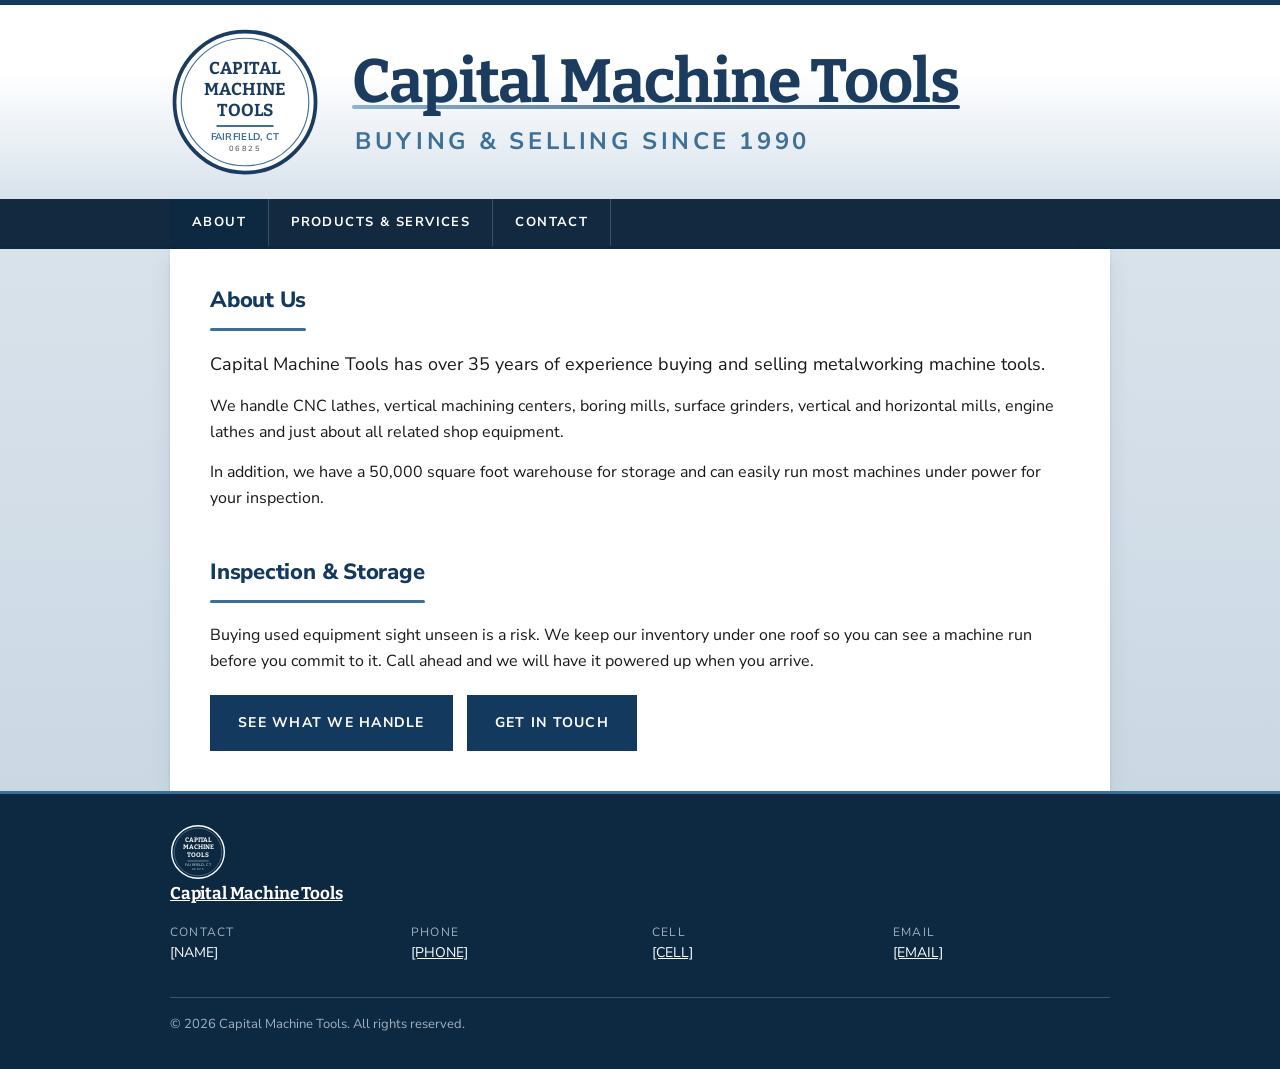
==== commit b8ca018a: "Add files via upload" ====
--- a/index.html
+++ b/index.html
@@ -5,14 +5,37 @@
 <meta name="viewport" content="width=device-width, initial-scale=1">
 <title>Capital Machine Tools &mdash; Buying and Selling Metalworking Machine Tools</title>
 <meta name="description" content="Capital Machine Tools has over 35 years of experience buying and selling metalworking machine tools, with a 50,000 sq. ft. warehouse and machines available under power for inspection.">
+<link rel="preconnect" href="https://fonts.gstatic.com" crossorigin>
+<link rel="preconnect" href="https://fonts.googleapis.com">
+<link href="https://fonts.googleapis.com/css2?family=Bitter:wght@700&family=Nunito+Sans:wght@400;600;700;800&display=swap" rel="stylesheet">
+<link rel="icon" href="cmt-badge-solid.png" type="image/png">
 <link rel="stylesheet" href="style.css">
 </head>
 <body>
 
 <header class="masthead">
   <div class="wrap masthead-inner">
-    <p class="logo"><a href="index.html">Capital Machine Tools</a></p>
-    <p class="estab">Buying &amp; Selling Since 1990</p>
+    <a class="logo-lockup" href="index.html">
+      <svg class="logo-badge" viewBox="0 0 200 200" aria-hidden="true" focusable="false">
+        <circle cx="100" cy="100" r="94" fill="#ffffff" stroke="#1b3c5e" stroke-width="5"/>
+        <circle cx="100" cy="100" r="85" fill="none" stroke="#3d7099" stroke-width="1.5"/>
+        <g font-family="Bitter, Georgia, serif" font-weight="700" fill="#1b3c5e" text-anchor="middle" font-size="23">
+          <text x="100" y="63">CAPITAL</text>
+          <text x="100" y="91">MACHINE</text>
+          <text x="100" y="119">TOOLS</text>
+        </g>
+        <line x1="62" y1="132" x2="138" y2="132" stroke="#3d7099" stroke-width="2.5"/>
+        <g font-family="Nunito Sans, Arial, sans-serif" text-anchor="middle">
+          <text x="100" y="150" font-size="13" font-weight="700" fill="#3d7099" letter-spacing="0.4">FAIRFIELD, CT</text>
+          <text x="100" y="165" font-size="10" font-weight="600" fill="#5b646d" letter-spacing="1.8">06825</text>
+        </g>
+      </svg>
+      <span class="logo-text">
+        <span class="logo-name">Capital Machine Tools</span>
+        <span class="logo-rule" aria-hidden="true"></span>
+        <span class="logo-tagline">Buying &amp; Selling Since 1990</span>
+      </span>
+    </a>
   </div>
 </header>
 
@@ -51,15 +74,27 @@
 
 <footer class="footer">
   <div class="wrap">
-    <h3>Capital Machine Tools</h3>
+    <a class="foot-lockup" href="index.html">
+      <svg class="foot-badge" viewBox="0 0 200 200" aria-hidden="true" focusable="false">
+        <circle cx="100" cy="100" r="94" fill="none" stroke="#ffffff" stroke-width="5"/>
+        <circle cx="100" cy="100" r="85" fill="none" stroke="#8fb2ce" stroke-width="1.5"/>
+        <g font-family="Bitter, Georgia, serif" font-weight="700" fill="#ffffff" text-anchor="middle" font-size="23">
+          <text x="100" y="63">CAPITAL</text>
+          <text x="100" y="91">MACHINE</text>
+          <text x="100" y="119">TOOLS</text>
+        </g>
+        <line x1="62" y1="132" x2="138" y2="132" stroke="#8fb2ce" stroke-width="2.5"/>
+        <g font-family="Nunito Sans, Arial, sans-serif" text-anchor="middle">
+          <text x="100" y="150" font-size="13" font-weight="700" fill="#8fb2ce" letter-spacing="0.4">FAIRFIELD, CT</text>
+          <text x="100" y="165" font-size="10" font-weight="600" fill="#a9b6c2" letter-spacing="1.8">06825</text>
+        </g>
+      </svg>
+      <h3>Capital Machine Tools</h3>
+    </a>
     <dl class="footer-grid">
       <div>
         <dt>Contact</dt>
         <dd>[NAME]</dd>
-      </div>
-      <div>
-        <dt>Address</dt>
-        <dd>[STREET ADDRESS]<br>[CITY, STATE ZIP]</dd>
       </div>
       <div>
         <dt>Phone</dt>
@@ -71,7 +106,7 @@
       </div>
       <div>
         <dt>Email</dt>
-        <dd><a href="mailto:you@example.com">[EMAIL]</a></dd>
+        <dd><a href="mailto:dave@capitalmachinetools.com">[EMAIL]</a></dd>
       </div>
     </dl>
     <p class="copyright">&copy; 2026 Capital Machine Tools. All rights reserved.</p>
--- a/style.css
+++ b/style.css
@@ -237,10 +237,10 @@
   background: var(--blue-dark);
   color: #dfe5ea;
   padding: 30px 0 34px;
-  font-size: 18px;
-}
-
-.footer h1 {
+  font-size: 14px;
+}
+
+.footer h3 {
   margin: 0 0 16px;
   font-family: Georgia, "Times New Roman", serif;
   font-size: 17px;
@@ -288,7 +288,11 @@
   .btn { width: 100%; text-align: center; }
 }
 
-/* ---- Font + footer update ---- */
+/* ============================================================
+   Accumulated updates
+   ============================================================ */
+
+/* ---- Nunito Sans throughout ---- */
 
 body, .logo, .estab, .nav a, h2.section-title,
 .capabilities li, .btn, .field label,
@@ -300,6 +304,8 @@
 h2.section-title { font-weight: 800; letter-spacing: -0.01em; }
 .footer h3 { font-weight: 800; letter-spacing: -0.01em; }
 
+/* ---- Footer: four even columns ---- */
+
 .footer-grid {
   grid-template-columns: repeat(4, minmax(0, 1fr));
   gap: 18px 24px;
@@ -313,7 +319,7 @@
   .footer-grid { grid-template-columns: 1fr; }
 }
 
-/* ---- Short underline on section headings ---- */
+/* ---- Short underline that matches each heading's width ---- */
 
 h2.section-title {
   border-bottom: none;
@@ -360,111 +366,17 @@
   .capabilities { grid-template-columns: 1fr; }
 }
 
-/* ---- Logo lockups ---- */
-
-.logo-lockup {
-  display: flex;
-  align-items: center;
-  gap: 14px;
-  text-decoration: none;
-  color: inherit;
-}
-
-.logo-lockup:hover span { color: #3d7099; }
-
-.foot-lockup {
-  display: flex;
-  align-items: center;
-  gap: 13px;
-  margin-bottom: 20px;
-  text-decoration: none;
-}
-
-.foot-lockup h3 { margin: 0; }
-.foot-lockup:hover h3 { color: #8fb2ce; }
-
-.logo-lockup:focus-visible,
-.foot-lockup:focus-visible {
-  outline: 3px solid #3d7099;
-  outline-offset: 4px;
-}
-
-@media (max-width: 560px) {
-  .logo-lockup img { width: 48px; height: 48px; }
-  .foot-lockup img { width: 40px; height: 40px; }
-}
-
-/* ---- Logo lockups ---- */
-
-.logo { margin: 0; }
-
-.logo-lockup {
-  display: flex;
-  align-items: center;
-  gap: 18px;
-  text-decoration: none;
-  color: inherit;
-  line-height: 1;
-}
-
-.logo-lockup img {
-  width: 150px;
-  height: 150px;
-  flex: none;
-  display: block;
-}
-
-.logo-lockup span {
-  font-size: 50px;
-  font-weight: 800;
-  letter-spacing: -0.02em;
-  line-height: 1;
-  color: #1b3c5e;
-}
-
-.logo-lockup:hover span { color: #3d7099; }
-
-.foot-lockup {
-  display: flex;
-  align-items: center;
-  gap: 14px;
-  margin-bottom: 20px;
-  text-decoration: none;
-}
-
-.foot-lockup img { width: 56px; height: 56px; flex: none; display: block; }
-.foot-lockup h3 { margin: 0; line-height: 1; }
-.foot-lockup:hover h3 { color: #8fb2ce; }
-
-.logo-lockup:focus-visible,
-.foot-lockup:focus-visible {
-  outline: 3px solid #3d7099;
-  outline-offset: 4px;
-}
-
-@media (max-width: 700px) {
-  .logo-lockup img { width: 64px; height: 64px; }
-  .logo-lockup span { font-size: 28px; }
-  .foot-lockup img { width: 44px; height: 44px; }
-}
-
 /* ---- Header spacing ---- */
 
 .masthead {
-  padding-top: 14px;
-  padding-bottom: 14px;
+  padding-top: 22px;
+  padding-bottom: 22px;
 }
 
 .masthead-inner { align-items: center; }
-
 .masthead p { margin: 0; }
 
-.logo-lockup { line-height: 1; }
-
-.logo-lockup img {
-  display: block;
-  vertical-align: middle;
-}
+/* ---- Header gradient + side panels ---- */
 
 .masthead {
   background: linear-gradient(180deg,
@@ -473,7 +385,121 @@
     #d8e2ec 100%);
 }
 
+.nav { background: #12293f; }
+.nav a:hover { background: #234b73; }
+.nav a.here  { background: #234b73; border-bottom-color: #3d7099; }
+
 body {
   background: linear-gradient(180deg, #dfe7ee 0%, #c8d6e3 100%);
   background-attachment: fixed;
 }
+
+.sheet {
+  border: none;
+  box-shadow: 0 1px 3px rgba(27, 60, 94, 0.11),
+              0 8px 22px rgba(27, 60, 94, 0.09);
+}
+
+.footer { border-top: 3px solid #3d7099; }
+
+@media (max-width: 700px) {
+  .sheet { box-shadow: none; }
+}
+
+/* ============================================================
+   Header lockup — Bitter wordmark, gradient rule, tagline
+   ============================================================ */
+
+/* Pin everything to the left. Your original header used
+   space-between, which spreads the logo and text apart. */
+.masthead-inner {
+  display: flex;
+  justify-content: flex-start;
+  align-items: center;
+}
+
+/* ---- One number sizes the whole lockup ----
+   Everything below is measured in em, relative to this font-size,
+   so the badge, name, rule and tagline always keep their proportions.
+   It scales with the window between the min and max values. */
+.logo-lockup {
+  font-size: clamp(20px, 5.2vw, 61px);
+  display: flex;
+  align-items: center;
+  gap: 0.52em;
+  text-decoration: none;
+  color: inherit;
+}
+
+.logo-lockup .logo-badge {
+  width: 2.46em;
+  height: 2.46em;
+  flex: none;
+  display: block;
+}
+
+.logo-lockup .logo-text {
+  display: inline-flex;
+  flex-direction: column;
+  align-items: stretch;
+}
+
+.logo-lockup .logo-name {
+  position: relative;
+  z-index: 2;              /* keeps the letters in front of the rule */
+  font-family: "Bitter", Georgia, serif;
+  font-weight: 700;
+  font-size: 1em;
+  line-height: 1;
+  letter-spacing: -0.015em;
+  color: #1b3c5e;
+}
+
+/* Light blue to navy, sitting just under the letters.
+   The tail of the p passes in front of it. */
+.logo-lockup .logo-rule {
+  position: relative;
+  z-index: 1;
+  display: block;
+  height: 0.08em;
+  min-height: 2px;
+  margin-top: -0.115em;    /* the small gap — closer to 0 opens it up */
+  border-radius: 3px;
+  background: linear-gradient(90deg, #8fb2ce 0%, #1b3c5e 100%);
+}
+
+.logo-lockup .logo-tagline {
+  font-family: "Nunito Sans", -apple-system, "Segoe UI", Arial, sans-serif;
+  font-weight: 700;
+  font-size: max(0.39em, 11px);
+  line-height: 1;
+  letter-spacing: 0.15em;
+  text-transform: uppercase;
+  color: #3d7099;
+  margin-top: 0.85em;
+  padding-left: 0.15em;    /* the optical nudge that lines up C and B */
+}
+
+.logo-lockup:hover .logo-name { color: #3d7099; }
+.logo-lockup:hover .logo-tagline { color: #3d7099; }
+
+.logo-lockup:focus-visible {
+  outline: 3px solid #3d7099;
+  outline-offset: 6px;
+  border-radius: 4px;
+}
+
+/* ---- Footer ---- */
+
+.foot-lockup .foot-badge {
+  width: 56px;
+  height: 56px;
+  flex: none;
+  display: block;
+}
+
+.footer .foot-lockup h3 {
+  font-family: "Bitter", Georgia, serif;
+  font-weight: 700;
+  letter-spacing: -0.01em;
+}
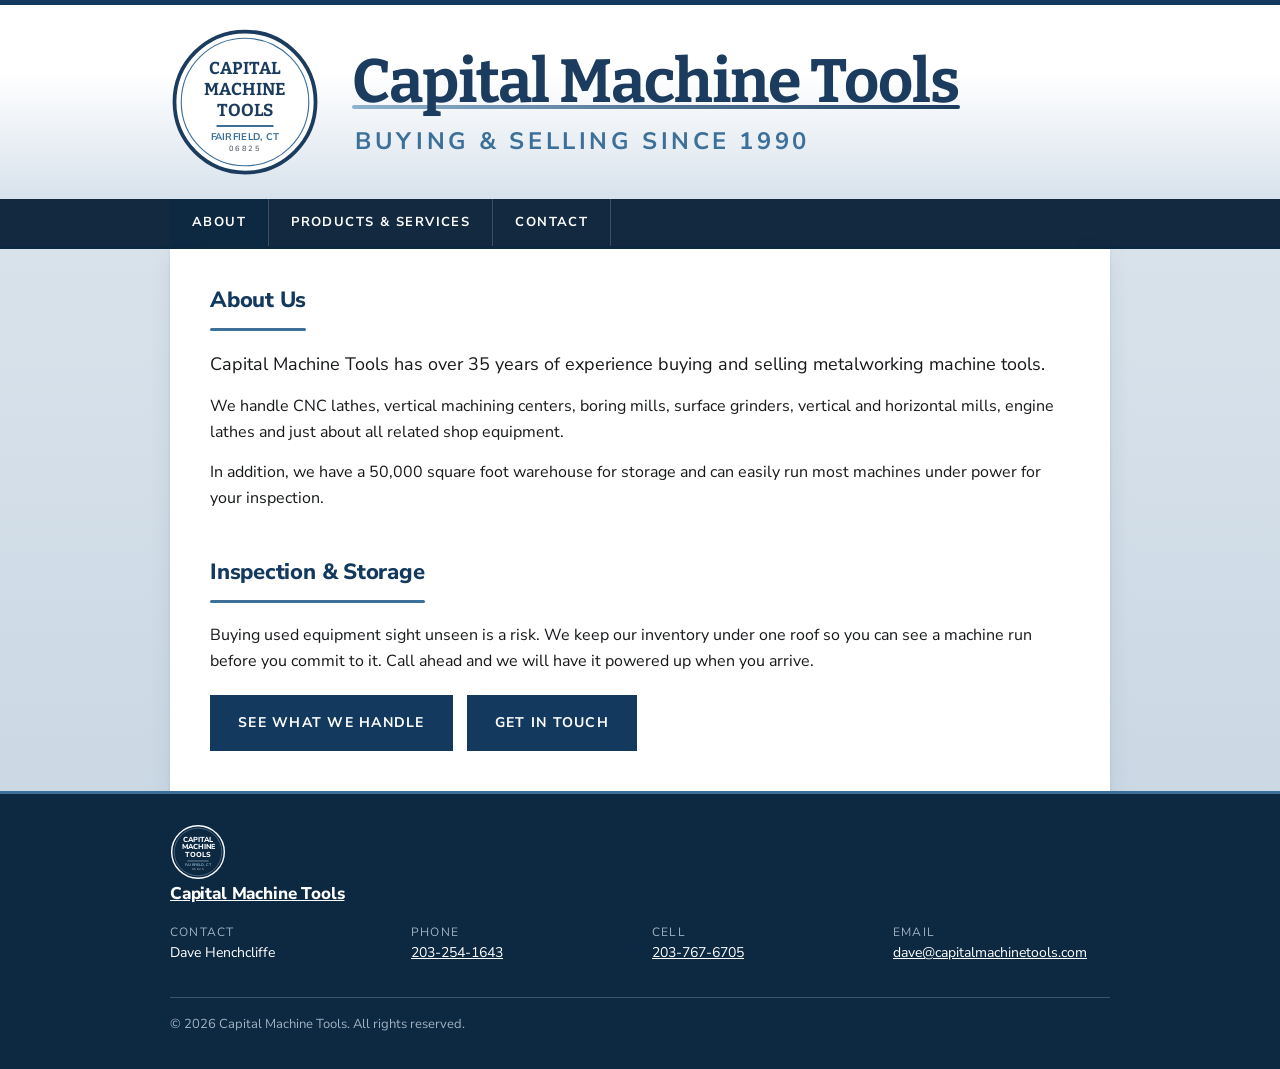
==== commit b07aaaa0: "Add files via upload" ====
--- a/index.html
+++ b/index.html
@@ -16,7 +16,7 @@
 <header class="masthead">
   <div class="wrap masthead-inner">
     <a class="logo-lockup" href="index.html">
-      <svg class="logo-badge" viewBox="0 0 200 200" aria-hidden="true" focusable="false">
+      <svg class="logo-badge" width="150" height="150" viewBox="0 0 200 200" aria-hidden="true" focusable="false">
         <circle cx="100" cy="100" r="94" fill="#ffffff" stroke="#1b3c5e" stroke-width="5"/>
         <circle cx="100" cy="100" r="85" fill="none" stroke="#3d7099" stroke-width="1.5"/>
         <g font-family="Bitter, Georgia, serif" font-weight="700" fill="#1b3c5e" text-anchor="middle" font-size="23">
@@ -75,10 +75,10 @@
 <footer class="footer">
   <div class="wrap">
     <a class="foot-lockup" href="index.html">
-      <svg class="foot-badge" viewBox="0 0 200 200" aria-hidden="true" focusable="false">
+      <svg class="foot-badge" width="56" height="56" viewBox="0 0 200 200" aria-hidden="true" focusable="false">
         <circle cx="100" cy="100" r="94" fill="none" stroke="#ffffff" stroke-width="5"/>
         <circle cx="100" cy="100" r="85" fill="none" stroke="#8fb2ce" stroke-width="1.5"/>
-        <g font-family="Bitter, Georgia, serif" font-weight="700" fill="#ffffff" text-anchor="middle" font-size="23">
+        <g font-family="Nunito Sans, Arial, sans-serif" font-weight="800" fill="#ffffff" text-anchor="middle" font-size="26">
           <text x="100" y="63">CAPITAL</text>
           <text x="100" y="91">MACHINE</text>
           <text x="100" y="119">TOOLS</text>
@@ -94,19 +94,19 @@
     <dl class="footer-grid">
       <div>
         <dt>Contact</dt>
-        <dd>[NAME]</dd>
+        <dd>Dave Henchcliffe</dd>
       </div>
       <div>
         <dt>Phone</dt>
-        <dd><a href="tel:+10000000000">[PHONE]</a></dd>
+        <dd><a href="tel:+12032541643">203-254-1643</a></dd>
       </div>
       <div>
         <dt>Cell</dt>
-        <dd><a href="tel:+10000000000">[CELL]</a></dd>
+        <dd><a href="tel:+12037676705">203-767-6705</a></dd>
       </div>
       <div>
         <dt>Email</dt>
-        <dd><a href="mailto:dave@capitalmachinetools.com">[EMAIL]</a></dd>
+        <dd><a href="mailto:dave@capitalmachinetools.com">dave@capitalmachinetools.com</a></dd>
       </div>
     </dl>
     <p class="copyright">&copy; 2026 Capital Machine Tools. All rights reserved.</p>
--- a/style.css
+++ b/style.css
@@ -498,8 +498,3 @@
   display: block;
 }
 
-.footer .foot-lockup h3 {
-  font-family: "Bitter", Georgia, serif;
-  font-weight: 700;
-  letter-spacing: -0.01em;
-}
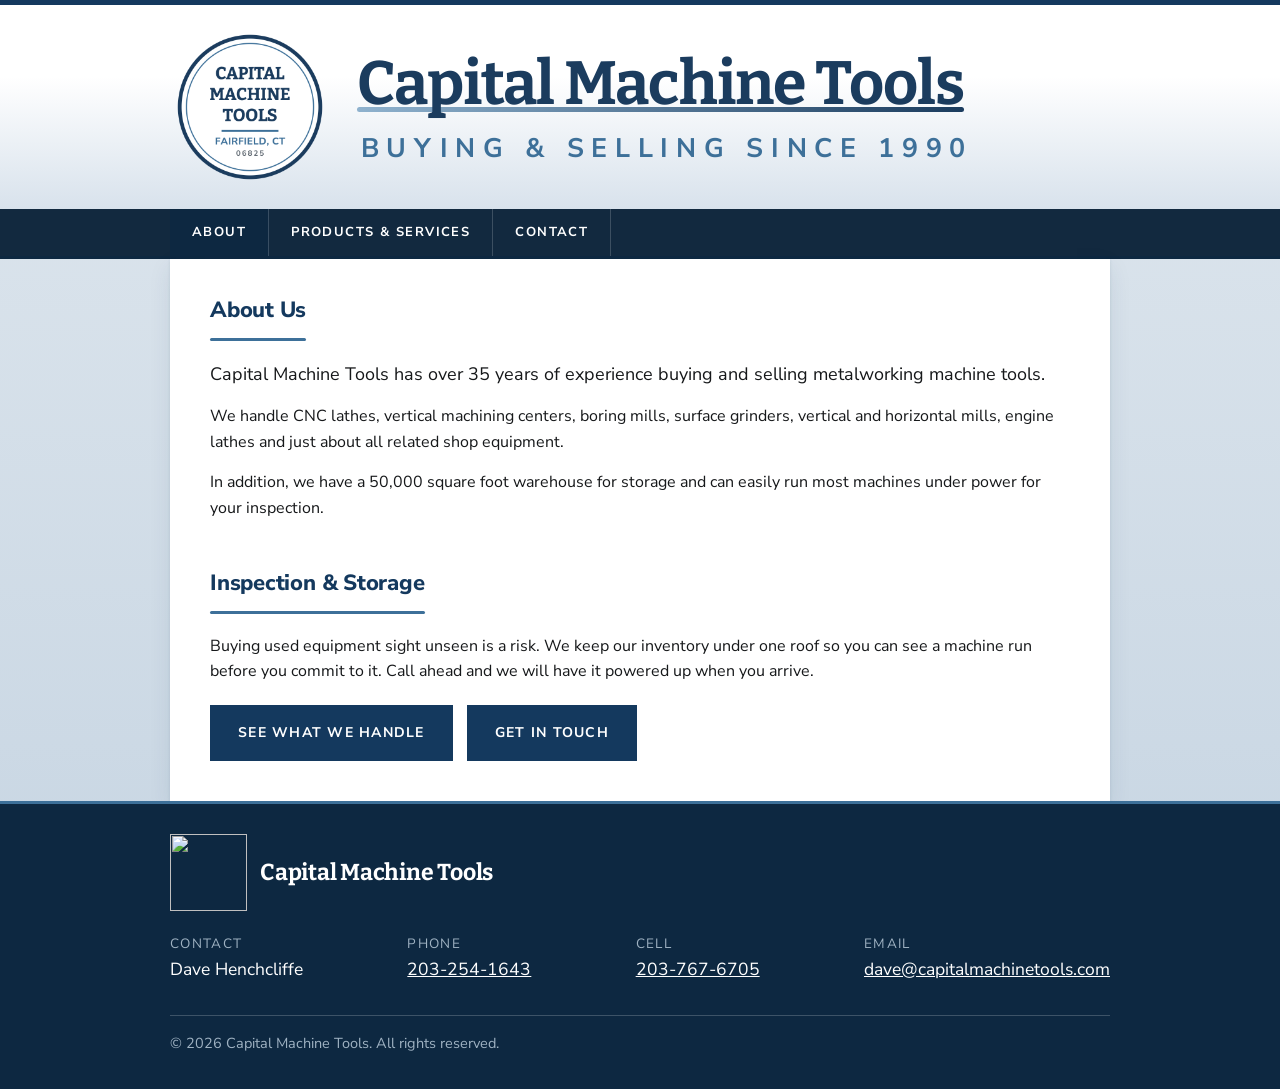
==== commit 3f7c9b42: "Add files via upload" ====
--- a/index.html
+++ b/index.html
@@ -10,26 +10,14 @@
 <link href="https://fonts.googleapis.com/css2?family=Bitter:wght@700&family=Nunito+Sans:wght@400;600;700;800&display=swap" rel="stylesheet">
 <link rel="icon" href="cmt-badge-solid.png" type="image/png">
 <link rel="stylesheet" href="style.css">
+<script src="logo-fit.js" defer></script>
 </head>
 <body>
 
 <header class="masthead">
   <div class="wrap masthead-inner">
     <a class="logo-lockup" href="index.html">
-      <svg class="logo-badge" width="150" height="150" viewBox="0 0 200 200" aria-hidden="true" focusable="false">
-        <circle cx="100" cy="100" r="94" fill="#ffffff" stroke="#1b3c5e" stroke-width="5"/>
-        <circle cx="100" cy="100" r="85" fill="none" stroke="#3d7099" stroke-width="1.5"/>
-        <g font-family="Bitter, Georgia, serif" font-weight="700" fill="#1b3c5e" text-anchor="middle" font-size="23">
-          <text x="100" y="63">CAPITAL</text>
-          <text x="100" y="91">MACHINE</text>
-          <text x="100" y="119">TOOLS</text>
-        </g>
-        <line x1="62" y1="132" x2="138" y2="132" stroke="#3d7099" stroke-width="2.5"/>
-        <g font-family="Nunito Sans, Arial, sans-serif" text-anchor="middle">
-          <text x="100" y="150" font-size="13" font-weight="700" fill="#3d7099" letter-spacing="0.4">FAIRFIELD, CT</text>
-          <text x="100" y="165" font-size="10" font-weight="600" fill="#5b646d" letter-spacing="1.8">06825</text>
-        </g>
-      </svg>
+      <img class="logo-badge" src="cmt-badge.png" alt="" width="161" height="161">
       <span class="logo-text">
         <span class="logo-name">Capital Machine Tools</span>
         <span class="logo-rule" aria-hidden="true"></span>
@@ -75,20 +63,7 @@
 <footer class="footer">
   <div class="wrap">
     <a class="foot-lockup" href="index.html">
-      <svg class="foot-badge" width="56" height="56" viewBox="0 0 200 200" aria-hidden="true" focusable="false">
-        <circle cx="100" cy="100" r="94" fill="none" stroke="#ffffff" stroke-width="5"/>
-        <circle cx="100" cy="100" r="85" fill="none" stroke="#8fb2ce" stroke-width="1.5"/>
-        <g font-family="Nunito Sans, Arial, sans-serif" font-weight="800" fill="#ffffff" text-anchor="middle" font-size="26">
-          <text x="100" y="63">CAPITAL</text>
-          <text x="100" y="91">MACHINE</text>
-          <text x="100" y="119">TOOLS</text>
-        </g>
-        <line x1="62" y1="132" x2="138" y2="132" stroke="#8fb2ce" stroke-width="2.5"/>
-        <g font-family="Nunito Sans, Arial, sans-serif" text-anchor="middle">
-          <text x="100" y="150" font-size="13" font-weight="700" fill="#8fb2ce" letter-spacing="0.4">FAIRFIELD, CT</text>
-          <text x="100" y="165" font-size="10" font-weight="600" fill="#a9b6c2" letter-spacing="1.8">06825</text>
-        </g>
-      </svg>
+      <img class="foot-badge" src="cmt-badge-reversed.png" alt="" width="77" height="77">
       <h3>Capital Machine Tools</h3>
     </a>
     <dl class="footer-grid">
--- a/style.css
+++ b/style.css
@@ -423,17 +423,17 @@
    so the badge, name, rule and tagline always keep their proportions.
    It scales with the window between the min and max values. */
 .logo-lockup {
-  font-size: clamp(20px, 5.2vw, 61px);
+  font-size: clamp(20px, 6.5vw, 61px);
   display: flex;
   align-items: center;
-  gap: 0.52em;
+  gap: 0.43em;
   text-decoration: none;
   color: inherit;
 }
 
 .logo-lockup .logo-badge {
-  width: 2.46em;
-  height: 2.46em;
+  width: 2.63em;           /* PNG includes a little transparent padding */
+  height: 2.63em;
   flex: none;
   display: block;
 }
@@ -471,13 +471,16 @@
 .logo-lockup .logo-tagline {
   font-family: "Nunito Sans", -apple-system, "Segoe UI", Arial, sans-serif;
   font-weight: 700;
-  font-size: max(0.39em, 11px);
+  font-size: 0.44em;
   line-height: 1;
-  letter-spacing: 0.15em;
+  letter-spacing: 0.25em;  /* fallback only; logo-fit.js sets the exact value */
   text-transform: uppercase;
   color: #3d7099;
   margin-top: 0.85em;
   padding-left: 0.15em;    /* the optical nudge that lines up C and B */
+  white-space: nowrap;
+  width: 0;                /* the tagline never sets the width — */
+  min-width: 100%;         /* the name does, so the rule ends at "Tools" */
 }
 
 .logo-lockup:hover .logo-name { color: #3d7099; }
@@ -491,10 +494,112 @@
 
 /* ---- Footer ---- */
 
+.foot-lockup {
+  display: flex;
+  align-items: center;
+  gap: 13px;
+  margin-bottom: 22px;
+  text-decoration: none;   /* no underline */
+}
+
 .foot-lockup .foot-badge {
-  width: 56px;
-  height: 56px;
+  width: 77px;
+  height: 77px;
   flex: none;
   display: block;
 }
 
+.foot-lockup h3 {
+  margin: 0;
+  line-height: 1;
+  color: #ffffff;
+  transition: color 0.15s ease;
+}
+
+.footer .foot-lockup h3 {
+  font-family: "Bitter", Georgia, serif;
+  font-weight: 700;
+  letter-spacing: -0.01em;
+}
+
+.foot-lockup:hover h3 { color: #8fb2ce; }   /* turns blue on hover */
+
+.foot-lockup:focus-visible {
+  outline: 3px solid #8fb2ce;
+  outline-offset: 6px;
+  border-radius: 4px;
+}
+
+
+/* ============================================================
+   Footer sizing — larger text and badge
+   ============================================================ */
+
+.foot-lockup .foot-badge {
+  width: 77px;
+  height: 77px;
+}
+
+.footer .foot-lockup h3 { font-size: 23px; }
+
+.footer-grid dt { font-size: 13.5px; }
+.footer-grid dd { font-size: 17.5px; }
+
+.footer .copyright { font-size: 14.5px; }
+
+/* Columns size to their content with equal space between them,
+   so the email address has room at the larger size. */
+.footer-grid {
+  grid-template-columns: repeat(4, auto);
+  justify-content: space-between;
+  column-gap: 32px;
+}
+
+@media (max-width: 860px) {
+  .footer-grid {
+    grid-template-columns: repeat(2, minmax(0, 1fr));
+    justify-content: stretch;
+  }
+}
+
+@media (max-width: 480px) {
+  .footer-grid { grid-template-columns: 1fr; }
+  .foot-lockup .foot-badge { width: 64px; height: 64px; }
+  .footer .foot-lockup h3 { font-size: 20px; }
+  .footer-grid dd { font-size: 16.5px; }
+}
+
+/* ============================================================
+   Phones — M1 layout
+   ============================================================ */
+
+@media (max-width: 600px) {
+  .masthead { padding-top: 18px; padding-bottom: 18px; }
+
+  /* nav on one row, three tabs sharing the width */
+  .nav .wrap { padding: 0; }
+  .nav ul { flex-wrap: nowrap; }
+  .nav li { flex: 1 1 auto; }
+  .nav a {
+    padding: 15px 6px;
+    font-size: 11px;
+    letter-spacing: 0.05em;
+    text-align: center;
+    white-space: nowrap;
+  }
+  .nav li:last-child a { border-right: none; }
+
+  /* content runs edge to edge — no grey margins */
+  main.wrap { padding: 0; }
+  .sheet {
+    border-left: none;
+    border-right: none;
+    border-radius: 0;
+    box-shadow: none;
+    padding: 26px 20px 32px;
+  }
+}
+
+@media (max-width: 340px) {
+  .nav a { padding: 14px 4px; font-size: 10px; }
+}
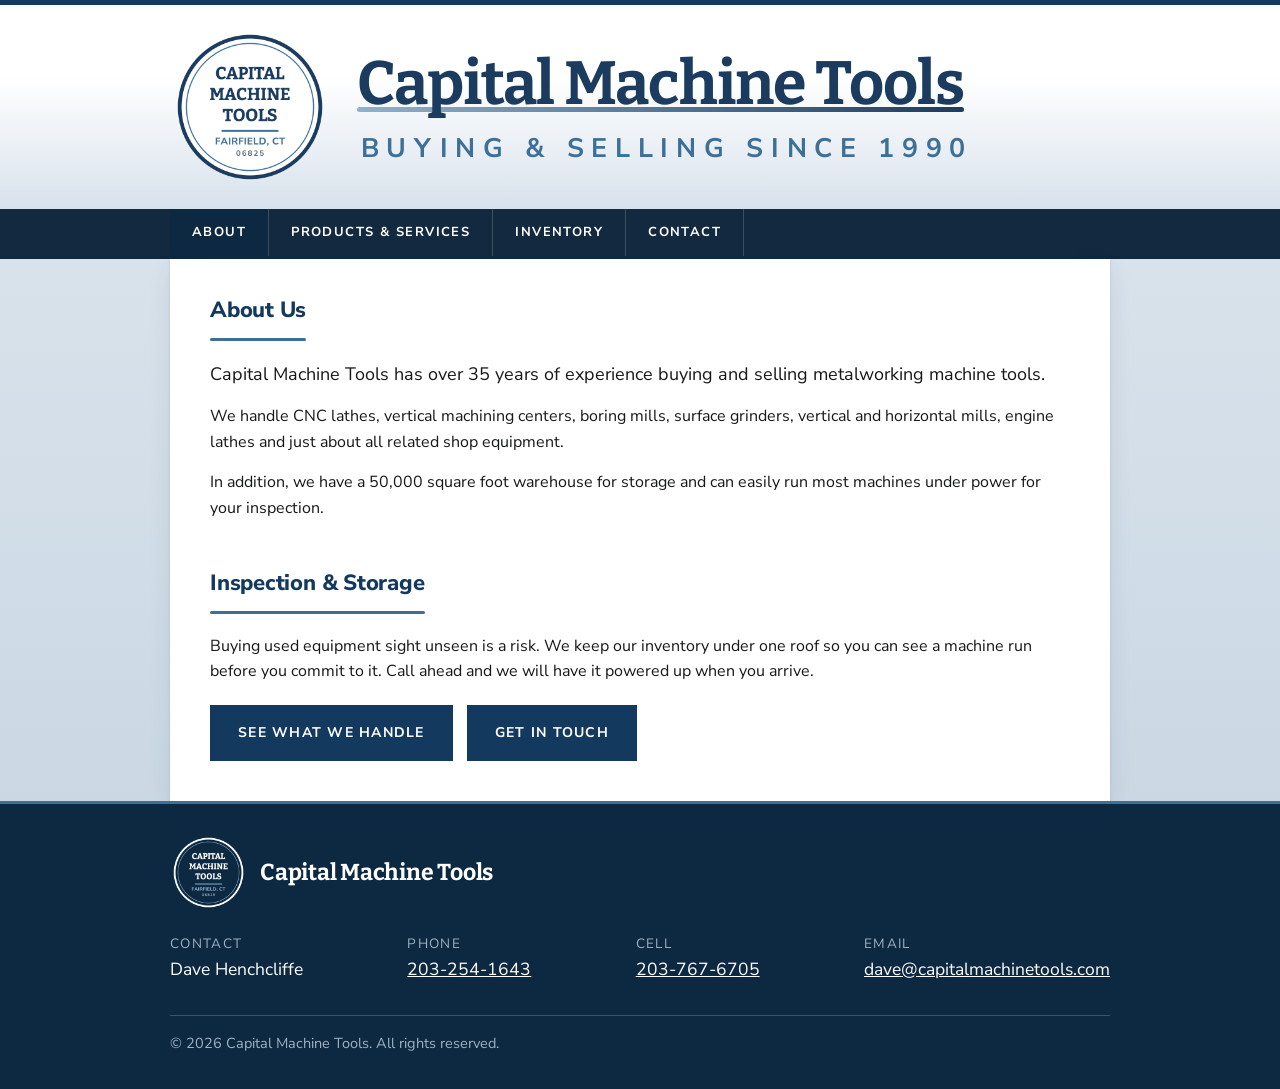
==== commit 0b4cddd0: "Adding Inventory and Admin page" ====
--- a/index.html
+++ b/index.html
@@ -32,6 +32,7 @@
     <ul>
       <li><a href="index.html" class="current">About</a></li>
       <li><a href="products.html">Products &amp; Services</a></li>
+      <li><a href="inventory.html">Inventory</a></li>
       <li><a href="contact.html">Contact</a></li>
     </ul>
   </div>
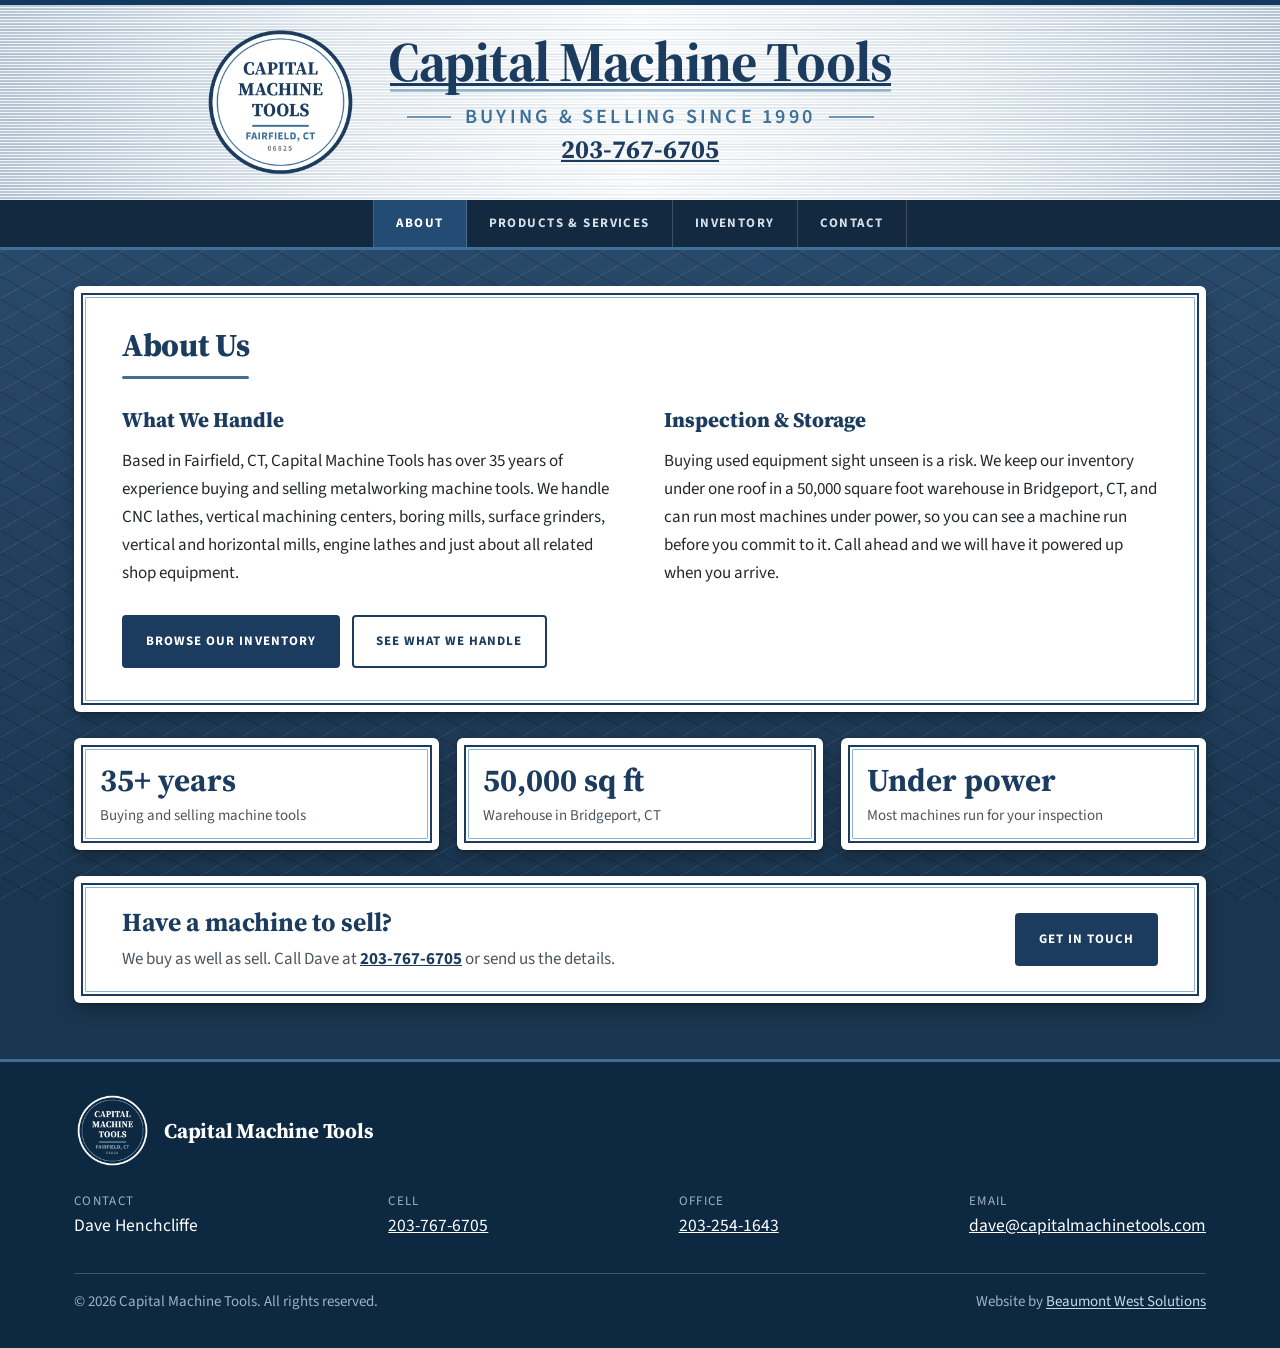
==== commit e8710c10: "Navy Redesign" ====
--- a/index.html
+++ b/index.html
@@ -7,12 +7,16 @@
 <meta name="description" content="Capital Machine Tools has over 35 years of experience buying and selling metalworking machine tools, with a 50,000 sq. ft. warehouse and machines available under power for inspection.">
 <link rel="preconnect" href="https://fonts.gstatic.com" crossorigin>
 <link rel="preconnect" href="https://fonts.googleapis.com">
-<link href="https://fonts.googleapis.com/css2?family=Bitter:wght@700&family=Nunito+Sans:wght@400;600;700;800&display=swap" rel="stylesheet">
+<link href="https://fonts.googleapis.com/css2?family=Source+Serif+4:ital,opsz,wght@0,8..60,600;0,8..60,700;1,8..60,400;1,8..60,600&family=Source+Sans+3:wght@400;600;700&display=swap" rel="stylesheet">
 <link rel="icon" href="cmt-badge-solid.png" type="image/png">
 <link rel="stylesheet" href="style.css">
 <script src="logo-fit.js" defer></script>
+<link rel="stylesheet" href="navy.css?v=15">
+<script src="site.js?v=1" defer></script>
 </head>
-<body>
+<body class="navy">
+
+<div class="sheen" aria-hidden="true"><i></i></div>
 
 <header class="masthead">
   <div class="wrap masthead-inner">
@@ -24,6 +28,9 @@
         <span class="logo-tagline">Buying &amp; Selling Since 1990</span>
       </span>
     </a>
+    <p class="masthead-call">
+      <a class="call-main" href="tel:+12037676705" aria-label="Call Dave at 203-767-6705">203-767-6705</a>
+    </p>
   </div>
 </header>
 
@@ -38,27 +45,61 @@
   </div>
 </nav>
 
-<main class="wrap">
-  <div class="sheet">
+<main class="wrap stack">
 
-    <h2 class="section-title">About Us</h2>
+  <section class="sheet">
+    <h1 class="section-title">About Us</h1>
+    <div class="cols">
+      <div>
+        <h2 class="sub">What We Handle</h2>
+        <p>Based in Fairfield, CT, Capital Machine Tools has over 35 years of experience buying and selling metalworking machine tools. We handle CNC lathes, vertical machining centers, boring mills, surface grinders, vertical and horizontal mills, engine lathes and just about all related shop equipment.</p>
+      </div>
+      <div>
+        <h2 class="sub">Inspection &amp; Storage</h2>
+        <p>Buying used equipment sight unseen is a risk. We keep our inventory under one roof in a 50,000 square foot warehouse in Bridgeport, CT, and can run most machines under power, so you can see a machine run before you commit to it. Call ahead and we will have it powered up when you arrive.</p>
+      </div>
+    </div>
+    <div class="buttons">
+      <a class="btn" href="inventory.html">Browse Our Inventory</a>
+      <a class="btn secondary" href="products.html">See What We Handle</a>
+    </div>
+  </section>
 
-    <p class="lead">Capital Machine Tools has over 35 years of experience buying and selling metalworking machine tools.</p>
+  <section class="stats" aria-label="At a glance">
+    <div class="sheet stat">
+      <p class="stat-num">35+ years</p>
+      <p class="stat-label">Buying and selling machine tools</p>
+    </div>
+    <div class="sheet stat">
+      <p class="stat-num">50,000 sq ft</p>
+      <p class="stat-label">Warehouse in Bridgeport, CT</p>
+    </div>
+    <div class="sheet stat">
+      <p class="stat-num">Under power</p>
+      <p class="stat-label">Most machines run for your inspection</p>
+    </div>
+  </section>
 
-    <p>We handle CNC lathes, vertical machining centers, boring mills, surface grinders, vertical and horizontal mills, engine lathes and just about all related shop equipment.</p>
+  <!-- Filled in by site.js with the three newest machines. Stays hidden
+       when there are none, or if the list can't be loaded. -->
+  <section class="sheet" id="recent" hidden>
+    <div class="sheet-head">
+      <h2 class="section-title">Recently Added</h2>
+      <a class="more" href="inventory.html">View all inventory</a>
+    </div>
+    <ul class="recent-grid" id="recent-list"></ul>
+  </section>
 
-    <p>In addition, we have a 50,000 square foot warehouse for storage and can easily run most machines under power for your inspection.</p>
-
-    <h2 class="section-title spaced">Inspection &amp; Storage</h2>
-
-    <p>Buying used equipment sight unseen is a risk. We keep our inventory under one roof so you can see a machine run before you commit to it. Call ahead and we will have it powered up when you arrive.</p>
-
+  <section class="sheet cta">
+    <div>
+      <h2 class="cta-title">Have a machine to sell?</h2>
+      <p>We buy as well as sell. Call Dave at <a href="tel:+12037676705">203-767-6705</a> or send us the details.</p>
+    </div>
     <div class="buttons">
-      <a class="btn" href="products.html">See What We Handle</a>
       <a class="btn" href="contact.html">Get in Touch</a>
     </div>
+  </section>
 
-  </div>
 </main>
 
 <footer class="footer">
@@ -73,19 +114,22 @@
         <dd>Dave Henchcliffe</dd>
       </div>
       <div>
-        <dt>Phone</dt>
-        <dd><a href="tel:+12032541643">203-254-1643</a></dd>
+        <dt>Cell</dt>
+        <dd><a href="tel:+12037676705">203-767-6705</a></dd>
       </div>
       <div>
-        <dt>Cell</dt>
-        <dd><a href="tel:+12037676705">203-767-6705</a></dd>
+        <dt>Office</dt>
+        <dd><a href="tel:+12032541643">203-254-1643</a></dd>
       </div>
       <div>
         <dt>Email</dt>
         <dd><a href="mailto:dave@capitalmachinetools.com">dave@capitalmachinetools.com</a></dd>
       </div>
     </dl>
-    <p class="copyright">&copy; 2026 Capital Machine Tools. All rights reserved.</p>
+    <p class="copyright">
+      <span>&copy; 2026 Capital Machine Tools. All rights reserved.</span>
+      <span class="credit">Website by <a href="https://beaumontwest.com" target="_blank" rel="noopener">Beaumont West Solutions</a></span>
+    </p>
   </div>
 </footer>
 
--- a/navy.css
+++ b/navy.css
@@ -0,0 +1,544 @@
+/* Capital Machine Tools — navy redesign (public pages only)
+   ------------------------------------------------------------------
+   Loaded LAST on index, products, inventory, contact and privacy, and
+   switched on by class="navy" on <body>. Everything here starts with
+   ".navy", so the admin page (which has neither) keeps its own look.
+
+   SAFE TO EDIT: the numbers in the first block below.
+   style.css and inventory.css are not changed by the redesign. */
+
+body.navy {
+  --wrap: 1180px;
+  --knurl-gap: 20px;        /* distance between the knurl lines */
+  --sheen-strength: 1;      /* 0 turns the moving sheen off */
+  --sheen-cycle: 8s;        /* 4s crossing the page + 4s rest */
+  --navy: #1b3c5e;
+  --steel: #3d7099;
+  --sky: #8fb2ce;
+  --text: #22282e;
+  --text-soft: #4b5560;
+  --card-shadow: 0 1px 2px rgba(0, 0, 0, 0.30), 0 6px 16px rgba(0, 0, 0, 0.28);
+  background: #1a3550;
+  color: var(--text);
+}
+
+/* ---------- Knurled background and the sheen that sweeps across it ----------
+   .sheen is a fixed layer behind the page. Its own background is the knurl.
+   <i> is a slanted band that slides left to right; the brighter knurl inside
+   it slides the opposite way by the same amount, so the bright lines stay
+   exactly on top of the dark ones and only the band of light appears to move.
+   Both moves are transforms, which the browser runs without repainting. */
+
+.sheen {
+  position: fixed; inset: 0; z-index: -1;
+  overflow: hidden; pointer-events: none;
+  container-type: size;
+  background-color: #1a3550;
+  background-image:
+    repeating-linear-gradient(30deg, rgba(0, 0, 0, 0.18) 0 1px, transparent 1px var(--knurl-gap)),
+    repeating-linear-gradient(-30deg, rgba(255, 255, 255, 0.08) 0 1px, transparent 1px var(--knurl-gap)),
+    linear-gradient(180deg, #2f5174, #1a3550);
+}
+.sheen i {
+  position: absolute; top: 0; left: 0;
+  width: 50vw; height: 100vh;
+  width: 50cqw; height: 100cqh;
+  overflow: hidden;
+  opacity: var(--sheen-strength);
+  transform-origin: 0 0;
+  transform: translateX(-60cqw) skewX(-15deg);
+  -webkit-mask-image: linear-gradient(90deg, transparent 0%, rgba(0, 0, 0, 0.55) 32%, #000 50%, rgba(0, 0, 0, 0.55) 68%, transparent 100%);
+          mask-image: linear-gradient(90deg, transparent 0%, rgba(0, 0, 0, 0.55) 32%, #000 50%, rgba(0, 0, 0, 0.55) 68%, transparent 100%);
+  animation: sheen-band var(--sheen-cycle) linear infinite;
+}
+.sheen i::before {
+  content: "";
+  position: absolute; top: 0; left: 0;
+  width: 100vw; height: 100vh;
+  width: 100cqw; height: 100cqh;
+  transform-origin: 0 0;
+  transform: skewX(15deg) translateX(60cqw);
+  background-image:
+    repeating-linear-gradient(30deg, rgba(190, 215, 240, 0.30) 0 1px, transparent 1px var(--knurl-gap)),
+    repeating-linear-gradient(-30deg, rgba(255, 255, 255, 0.55) 0 1px, transparent 1px var(--knurl-gap)),
+    linear-gradient(rgba(143, 178, 206, 0.16), rgba(143, 178, 206, 0.16));
+  animation: sheen-hold var(--sheen-cycle) linear infinite;
+}
+@keyframes sheen-band {
+  0%        { transform: translateX(-50cqw) skewX(-15deg); }
+  50%, 100% { transform: translateX(calc(100cqw + 27cqh)) skewX(-15deg); }
+}
+@keyframes sheen-hold {
+  0%        { transform: skewX(15deg) translateX(50cqw); }
+  50%, 100% { transform: skewX(15deg) translateX(calc(-100cqw - 27cqh)); }
+}
+/* Older browsers without container units: keep the knurl, skip the sheen */
+@supports not (width: 1cqw) { .sheen i { display: none; } }
+@media (prefers-reduced-motion: reduce) { .sheen i { display: none; } }
+
+/* ---------- Header: centered logo, phone line underneath ----------
+   --logo sizes the whole lockup (badge, name, rule, tagline are in em).
+   On wider screens the round badge stands beside the whole text block
+   (name, tagline and phone line) and is centered on it top to bottom.
+   The block is padded equally on both sides, so the NAME stays on the
+   page's center line, in line with the menu and the cards below. */
+
+.navy .wrap { padding-left: 24px; padding-right: 24px; }
+
+.navy .masthead { padding-top: 14px; padding-bottom: 4px; }
+.navy .masthead-inner {
+  --logo: clamp(24px, 4.6vw, 56px);
+  flex-direction: column; align-items: center; justify-content: center;
+  gap: 0; text-align: center;
+}
+.navy .logo-lockup { font-size: var(--logo); margin-right: 2.63em; }   /* 2.63em = badge + gap */
+/* Smaller badge, and its built-in transparent edge trimmed top and bottom,
+   so it no longer sets a tall header around the name */
+.navy .logo-lockup .logo-badge { width: 2.2em; height: 2.2em; margin: -0.1em 0; }
+
+/* Tagline: normal tracking, centered under the name. logo-fit.js still
+   stretches it on the admin page; here the !important wins over that. */
+.navy .logo-lockup .logo-tagline {
+  font-size: 0.4em;
+  letter-spacing: 0.13em !important;
+  padding-left: 0.13em;        /* balances the space trailing the last letter */
+  text-align: center;
+  margin-top: 0.75em;
+}
+
+.navy .masthead-call {
+  margin: 0; line-height: 1.25;
+  display: flex; flex-wrap: wrap; align-items: center; justify-content: center; gap: 0 14px;
+}
+.navy .call-label { font-size: 15px; font-weight: 700; color: var(--steel); }
+.navy .call-main {
+  font-family: "Bitter", Georgia, serif; font-weight: 700; font-size: 26px;
+  color: var(--navy);
+}
+.navy .call-main:hover { color: var(--steel); }
+.navy .call-alt { font-size: 15px; color: var(--text-soft); }
+.navy .call-alt a { color: inherit; }
+.navy .masthead-call a { display: inline-flex; align-items: center; min-height: 44px; }   /* full-size tap area */
+.navy .masthead-call a:focus-visible { outline: 3px solid var(--steel); outline-offset: 3px; border-radius: 3px; }
+
+@media (min-width: 601px) {
+  .navy .masthead { padding-top: 18px; padding-bottom: 18px; }
+  .navy .masthead-inner {
+    --badge: clamp(8.4rem, 12.4vw, 11.2rem);  /* badge size: raise the last number to make it bigger */
+    --side: calc(var(--badge) + 28px);    /* badge + space before the name */
+    position: relative;
+    min-height: var(--badge);             /* header is never shorter than the badge, */
+    justify-content: center;              /* and the words sit centered beside it */
+    width: fit-content; max-width: 100%;
+    padding-left: calc(24px + var(--side));
+    padding-right: calc(24px + var(--side));
+  }
+  .navy .logo-lockup { margin-right: 0; }
+  .navy .logo-lockup .logo-badge {
+    position: absolute; left: 24px; top: 50%;
+    width: var(--badge); height: var(--badge);
+    margin: 0;
+    transform: translateY(-50%);
+  }
+}
+@media (min-width: 601px) and (max-width: 900px) {
+  .navy .masthead-inner { --side: calc(var(--badge) + 18px); }
+}
+
+@media (max-width: 600px) {
+  .navy .masthead { padding-top: 20px; padding-bottom: 6px; }
+  .navy .logo-lockup { margin-right: 0; }      /* no room to nudge on a phone */
+  .navy .call-main { font-size: 22px; }
+  .navy .masthead-call a { min-height: 36px; }   /* two short rows instead of two tall ones */
+}
+
+/* ---------- Header finish: brushed steel, center lit ----------
+   Fine horizontal streaks over a base that is bright in the middle and
+   darker steel at both sides, like a metal plate lit from the front. */
+
+.navy {
+  --steel-base: linear-gradient(90deg, #b9c8d6 0%, #e2e9ef 25%, #f8fafb 50%, #e2e9ef 75%, #b9c8d6 100%);
+  --steel-shine: rgba(255, 255, 255, 0);
+}
+
+.navy .masthead {
+  background:
+    linear-gradient(100deg, transparent 28%, var(--steel-shine) 46%, transparent 64%),
+    repeating-linear-gradient(0deg, rgba(255, 255, 255, 0.8) 0 1px, transparent 1px 3px),
+    repeating-linear-gradient(0deg, rgba(27, 60, 94, 0.07) 0 1px, transparent 1px 5px),
+    repeating-linear-gradient(0deg, rgba(27, 60, 94, 0.05) 0 2px, transparent 2px 13px),
+    repeating-linear-gradient(0deg, rgba(27, 60, 94, 0.04) 0 1px, transparent 1px 29px),
+    var(--steel-base);
+}
+
+/* ---------- Underline under "Capital Machine Tools": double rule ----------
+   A navy line over a light blue line. It is pulled in slightly at each
+   end so it starts at the edge of the C and stops at the end of the s,
+   not at the invisible space the letters carry around them. */
+
+.navy .logo-lockup .logo-rule {
+  height: 0.15em; border-radius: 0;
+  margin-left: 0.045em; margin-right: 0.015em;
+  background:
+    linear-gradient(#1b3c5e, #1b3c5e) top / 100% 38% no-repeat,
+    linear-gradient(#8fb2ce, #8fb2ce) bottom / 100% 30% no-repeat;
+}
+
+/* ---------- Fonts: Source Serif 4 + Source Sans 3 ----------
+   Three roles, used everywhere on the public pages:
+     --f-head   the name, card titles, big numbers, phone number
+     --f-title  section headings ("About Us") and sub-headings
+     --f-body   everything else
+   The fonts are loaded by the Google Fonts link in each page's <head>. */
+
+.navy {
+  --f-head: "Source Serif 4", Georgia, "Times New Roman", serif;
+  --f-title: "Source Serif 4", Georgia, "Times New Roman", serif;
+  --f-body: "Source Sans 3", "Segoe UI", Arial, sans-serif;
+}
+
+.navy, .navy * { font-family: var(--f-body) !important; }
+.navy .logo-lockup .logo-name, .navy .cta-title, .navy .stat-num, .navy .rbody h3,
+.navy .card h3, .navy .info h1, .navy .info h3, .navy .empty h3, .navy .empty.gone h1,
+.navy .details h3, .navy .gallery .vidtitle, .navy .rail-title, .navy .more,
+.navy .call-main, .navy .footer .foot-lockup h3 {
+  font-family: var(--f-head) !important;
+}
+.navy .section-title, .navy .sub {
+  font-family: var(--f-title) !important;
+  font-weight: 700; letter-spacing: 0;
+}
+
+/* ---------- Menu bar ---------- */
+
+.navy .nav { border-bottom: 3px solid var(--steel); }
+.navy .nav ul { justify-content: center; }
+.navy .nav li:first-child a { border-left: 1px solid rgba(255, 255, 255, 0.12); }
+.navy .nav a { color: #d6e0e9; }
+.navy .nav a:hover, .navy .nav a:focus { background: #234b73; color: #ffffff; }
+.navy .nav a.current { background: #234b73; color: #ffffff; }
+
+/* ---------- Page layout: white cards stacked on the knurl ---------- */
+
+.navy main.wrap:not(.page) { padding-top: 36px; padding-bottom: 56px; }
+.navy .stack { display: flex; flex-direction: column; gap: 26px; }
+
+.navy .sheet {
+  border: 0; border-radius: 6px;
+  padding: 40px 48px 44px;
+  box-shadow: var(--card-shadow);
+  outline: 1px solid var(--steel); outline-offset: -8px;   /* the keyline */
+}
+
+/* Double rule on the white cards, matching the one under the name:
+   a 2px navy line with a thin light blue line just inside it. */
+.navy .sheet,
+.navy .page { position: relative; outline: 2px solid var(--navy); outline-offset: -9px; }
+.navy .sheet::before,
+.navy .page::before {
+  content: ""; position: absolute; inset: 11px;
+  border: 1px solid var(--sky); border-radius: 1px;
+  pointer-events: none;
+}
+.navy .page > .sheet { outline: 0; }
+.navy .page > .sheet::before { content: none; }
+
+.navy .section-title {
+  display: table; margin: 0 0 24px; padding: 0; border: 0;
+  font-family: "Nunito Sans", -apple-system, "Segoe UI", Arial, sans-serif;
+  font-size: 24px; font-weight: 800; line-height: 1.2; letter-spacing: -0.01em;
+  color: var(--navy);
+  text-wrap: balance;
+}
+.navy .section-title::after {
+  content: ""; display: block; width: 100%; height: 3px;
+  margin-top: 10px; border-radius: 2px; background: var(--steel);
+}
+.navy h1.section-title, .navy #app > h2.section-title { font-size: 32px; }
+.navy h1.section-title::after, .navy #app > h2.section-title::after { margin-top: 12px; }
+.navy .section-title.spaced { margin-top: 40px; }
+
+.navy .lead { margin: 0 0 14px; font-size: 20px; line-height: 1.55; }
+.navy .sheet > p:not([class]), .navy .cols p:not([class]) { font-size: 17px; line-height: 1.65; }
+.navy .note { font-size: 17px; line-height: 1.65; color: var(--text-soft); }
+.navy .sheet a:focus-visible { outline: 3px solid var(--steel); outline-offset: 2px; border-radius: 3px; }
+
+.navy .cols { display: flex; flex-wrap: wrap; gap: 20px 48px; }
+.navy .cols > * { flex: 1 1 380px; min-width: 0; }
+.navy .cols p { margin: 0 0 14px; line-height: 1.65; }
+.navy .cols p:last-child { margin-bottom: 0; }
+.navy .sub { margin: 0 0 10px; font-size: 20px; font-weight: 800; color: var(--navy); }
+
+/* ---------- Buttons ---------- */
+
+.navy .buttons { gap: 12px; margin-top: 28px; }
+.navy .btn {
+  padding: 14px 22px; border-radius: 4px;
+  background: var(--navy); border-color: var(--navy);
+  font-size: 13px; letter-spacing: 0.08em; text-align: center;
+}
+.navy .btn:hover, .navy .btn:focus { background: var(--steel); border-color: var(--steel); }
+.navy .btn.secondary { background: #ffffff; color: var(--navy); border-color: var(--navy); }
+.navy .btn.secondary:hover, .navy .btn.secondary:focus { background: var(--navy); color: #ffffff; border-color: var(--navy); }
+.navy .btn.small { padding: 9px 14px; font-size: 12px; }
+.navy .btn:focus-visible { outline: 3px solid var(--sky); outline-offset: 2px; }
+
+/* ---------- Home: the three facts ---------- */
+
+.navy .stats { display: grid; grid-template-columns: repeat(auto-fit, minmax(240px, 1fr)); gap: 18px; }
+.navy .stat { padding: 22px 26px; }
+.navy .stat p { margin: 0; }
+.navy .stat-num { font-family: "Bitter", Georgia, serif; font-weight: 700; font-size: 34px; line-height: 1.25; color: var(--navy); }
+.navy .stat-label { margin-top: 4px !important; font-size: 16px; color: var(--text-soft); }
+
+/* ---------- Home: Recently Added (filled in by site.js) ---------- */
+
+.navy .sheet-head {
+  display: flex; flex-wrap: wrap; align-items: baseline; justify-content: space-between; gap: 8px 24px;
+  margin-bottom: 24px;
+}
+.navy .sheet-head .section-title { margin-bottom: 0; }
+.navy .more { font-family: "Bitter", Georgia, serif; font-size: 18px; font-weight: 700; color: var(--navy); }
+.navy .more:hover { color: var(--steel); }
+
+.navy .recent-grid {
+  list-style: none; margin: 0; padding: 0;
+  display: grid; gap: 20px;
+  grid-template-columns: repeat(auto-fill, minmax(250px, 1fr));
+}
+.navy .rcard {
+  display: flex; flex-direction: column; height: 100%;
+  border: 1px solid var(--steel); border-radius: 6px; overflow: hidden;
+  background: #ffffff; color: var(--text); text-decoration: none;
+  box-shadow: 0 1px 3px rgba(27, 60, 94, 0.16);
+  transition: box-shadow 0.15s ease;
+}
+.navy .rcard:hover { box-shadow: 0 4px 14px rgba(27, 60, 94, 0.22); }
+.navy .rcard:hover h3 { color: var(--steel); }
+.navy .rcard:focus-visible { outline: 3px solid var(--steel); outline-offset: 2px; }
+.navy .rphoto { aspect-ratio: 4 / 3; background: #eef1f4; border-bottom: 1px solid #dde1e5; }
+.navy .rphoto img { display: block; width: 100%; height: 100%; object-fit: contain; }
+.navy .rphoto .rph {
+  width: 100%; height: 100%;
+  display: flex; align-items: center; justify-content: center; padding: 16px;
+  background: linear-gradient(180deg, #edf1f4 0%, #dfe7ee 100%);
+  color: #5d6b78; font-size: 12px; font-weight: 700; letter-spacing: 0.12em; text-transform: uppercase; text-align: center;
+}
+.navy .rbody { padding: 16px 18px 18px; }
+.navy .rbody p { margin: 0; }
+.navy .rkicker { font-size: 13px; font-weight: 700; color: var(--steel); }
+.navy .rbody h3 {
+  margin: 4px 0 8px;
+  font-family: "Bitter", Georgia, serif; font-size: 21px; font-weight: 700; line-height: 1.25; color: var(--navy);
+}
+.navy .rprice { font-size: 15px; font-weight: 700; color: var(--navy); }
+
+/* ---------- Call-to-action strip ---------- */
+
+.navy .cta {
+  display: flex; flex-wrap: wrap; align-items: center; justify-content: space-between; gap: 16px 32px;
+  padding: 30px 48px;
+}
+.navy .cta > div:first-child { flex: 1 1 320px; min-width: 0; }
+.navy .cta-title { margin: 0; font-family: "Bitter", Georgia, serif; font-size: 26px; font-weight: 700; line-height: 1.25; color: var(--navy); }
+.navy .cta p { margin: 6px 0 0; font-size: 17px; color: var(--text-soft); }
+.navy .cta p a { color: var(--navy); font-weight: 700; }
+.navy .cta .buttons { margin-top: 0; }
+
+/* ---------- Products: category tiles that link to the Inventory ---------- */
+
+.navy .capabilities {
+  grid-template-columns: repeat(auto-fill, minmax(300px, 1fr));
+  gap: 14px; margin: 26px 0 0;
+}
+.navy .capabilities li, .navy .capabilities li:nth-child(odd) { padding: 0; border: 0; background: none; }
+.navy .capabilities a {
+  display: flex; align-items: center; justify-content: space-between; gap: 12px;
+  min-height: 58px; padding: 14px 18px 14px 20px;
+  background: #f7f9fa;
+  border: 1px solid #c9d8e5; border-left: 5px solid var(--steel); border-radius: 6px;
+  font-size: 17px; font-weight: 700; color: var(--navy); text-decoration: none;
+}
+.navy .capabilities a::after {
+  content: ""; flex: none; width: 8px; height: 8px; margin-right: 4px;
+  border-top: 2.5px solid var(--steel); border-right: 2.5px solid var(--steel);
+  transform: rotate(45deg);
+}
+.navy .capabilities a:hover { background: #e6eef5; border-color: var(--steel); }
+.navy .capabilities + .note { margin-top: 24px; }
+
+/* ---------- Contact: form beside the other ways to reach us ---------- */
+
+.navy .contact-cols { gap: 28px 56px; }
+.navy .contact-cols > .col-main { flex: 999 1 520px; }
+.navy .contact-cols > .reach { flex: 1 1 330px; }
+
+.navy .form {
+  max-width: none; margin-top: 24px;
+  display: grid; grid-template-columns: repeat(auto-fit, minmax(240px, 1fr)); gap: 0 20px;
+}
+.navy .form .full { grid-column: 1 / -1; }
+.navy .form > .btn { grid-column: 1 / -1; justify-self: start; }
+.navy .form .captcha { min-height: 78px; }   /* room for the hCaptcha box while it loads */
+.navy .form .field input, .navy .form .field textarea { border-color: #b8c0c8; border-radius: 4px; }
+.navy .form .field label { letter-spacing: 0.04em; }
+
+/* "Other ways to reach us": even rows of icon, small label and value */
+
+.navy .reach .sub { margin-bottom: 14px; }
+.navy .reach-list { display: flex; flex-direction: column; }
+.navy .reach-item {
+  display: grid; grid-template-columns: 40px minmax(0, 1fr); column-gap: 14px; align-items: center;
+  padding: 12px 0; border-top: 1px solid #e3e8ed;
+  color: var(--text); text-decoration: none;
+}
+.navy .reach-item svg {
+  grid-row: 1 / 3; width: 40px; height: 40px; padding: 10px; box-sizing: border-box;
+  border-radius: 50%; background: #eef3f7; color: var(--steel);
+  fill: none; stroke: currentColor; stroke-width: 1.8; stroke-linecap: round; stroke-linejoin: round;
+}
+.navy .reach-label {
+  font-size: var(--fs-label); font-weight: 700; letter-spacing: 0.08em; text-transform: uppercase;
+  color: var(--steel); line-height: 1.3;
+}
+.navy .reach-value { font-size: var(--fs-base); font-weight: 600; color: var(--navy); line-height: 1.4; }   /* the email may wrap only after the @ */
+.navy a.reach-item:hover .reach-value { color: var(--steel); text-decoration: underline; }
+.navy a.reach-item:focus-visible { outline: 3px solid var(--steel); outline-offset: 2px; border-radius: 4px; }
+.navy .reach-list { border-bottom: 1px solid #e3e8ed; }
+
+
+/* ---------- Inventory: one wide card, filters in a box on the left ----------
+   The card is <main class="page">. Inside it sit the filter column (.rail)
+   and the listings (#app), both filled in by inventory.js as before. */
+
+.navy .page {
+  width: calc(100% - 48px); max-width: 1132px;
+  margin: 36px auto 0; padding: 40px 48px 44px;
+  background: #ffffff; border-radius: 6px;
+  box-shadow: var(--card-shadow);
+  outline: 1px solid var(--steel); outline-offset: -8px;
+}
+.navy .page > .sheet { padding: 0; border-radius: 0; box-shadow: none; outline: 0; background: none; }
+
+.navy .rail { display: none; }
+
+@media (min-width: 1000px) {
+  .navy .page { display: grid; grid-template-columns: 250px minmax(0, 1fr); gap: 0 32px; align-items: start; }
+  .navy .rail {
+    display: block; position: sticky; top: 16px; right: auto; bottom: auto;
+    width: auto; padding: 0;
+  }
+  .navy .rail-inner {
+    position: static; width: auto; max-width: none; margin: 0;
+    max-height: calc(100vh - 32px); overflow-y: auto;
+    padding: 18px 18px 6px;
+    background: #f7f9fa; border: 1px solid var(--steel); border-radius: 6px;
+    box-shadow: none;
+  }
+  .navy .filters-inline { display: none; }
+}
+@media (max-width: 999px) {
+  .navy .filters-inline { display: block; }
+}
+
+/* A machine's own page uses the full width of the card */
+.navy[data-machine-page] .page { display: block; }
+.navy[data-machine-page] .rail { display: none; }
+
+.navy .grid { grid-template-columns: repeat(auto-fill, minmax(220px, 1fr)); gap: 18px; }
+.navy .card { border-color: var(--steel); box-shadow: 0 1px 3px rgba(27, 60, 94, 0.16); }
+.navy .card:hover { border-color: var(--steel); box-shadow: 0 4px 14px rgba(27, 60, 94, 0.22); }
+.navy .tools input[type="search"], .navy .tools select { border-color: #b8c0c8; }
+
+.navy .after-page { padding-top: 26px; padding-bottom: 56px; }
+
+/* ---------- Tagline: capitals between two short rules ---------- */
+
+.navy .logo-lockup .logo-tagline {
+  display: flex; align-items: center; justify-content: center; gap: 0.7em;
+  font-size: 0.36em; letter-spacing: 0.16em !important; padding-left: 0;
+}
+.navy .logo-lockup .logo-tagline::before,
+.navy .logo-lockup .logo-tagline::after {
+  content: ""; flex: 0 0 2.2em; height: 1.5px; background: currentColor; opacity: 0.7;
+}
+
+/* ---------- Footer: copyright line with the web designer's credit ---------- */
+
+.navy .footer .copyright {
+  display: flex; flex-wrap: wrap; justify-content: space-between; align-items: baseline; gap: 6px 24px;
+}
+.navy .footer .credit a { color: #c9d8e5; text-decoration: underline; text-underline-offset: 2px; }
+.navy .footer .credit a:hover { color: #ffffff; }
+.navy .footer .credit a:focus-visible { outline: 3px solid #8fb2ce; outline-offset: 2px; border-radius: 2px; }
+
+/* ---------- Type sizes ----------
+   One short scale for the whole site, so headings and text line up
+   with the header. Change a size here and it changes everywhere. */
+
+.navy {
+  --fs-xs: 12px;      /* tiny tags, spec labels */
+  --fs-label: 13px;   /* uppercase labels, buttons, menu */
+  --fs-sm: 15px;      /* secondary text */
+  --fs-base: 17px;    /* body text */
+  --fs-h3: 21px;      /* card titles, sub-headings */
+  --fs-h2: 26px;      /* section headings, phone number */
+  --fs-h1: 32px;      /* page headings, big numbers */
+  font-size: var(--fs-base);
+}
+
+.navy h1.section-title, .navy #app > h2.section-title, .navy .info h1,
+.navy .empty.gone h1, .navy .stat-num { font-size: var(--fs-h1); }
+
+.navy .section-title, .navy .cta-title, .navy .call-main,
+.navy .pricerow .price { font-size: var(--fs-h2); }
+
+.navy .sub, .navy .rbody h3, .navy .card h3, .navy .info h3, .navy .details h3,
+.navy .empty h3, .navy .gallery .vidtitle, .navy .rail-title, .navy .more,
+.navy .footer .foot-lockup h3, .navy .price { font-size: var(--fs-h3); }
+
+.navy .lead { font-size: var(--fs-base); line-height: 1.65; }   /* same as body text */
+
+/* body text: :where() keeps this rule weak, so the sizes above and below win */
+.navy :where(.sheet p, .cols p, .cta p, .note, .capabilities a,
+  .info p.text, .details p.text, .footer-grid dd) { font-size: var(--fs-base); line-height: 1.65; }
+.navy .field input, .navy .field textarea,
+.navy .tools input[type="search"], .navy .tools select { font-size: var(--fs-base); }
+
+.navy .call-label, .navy .call-alt, .navy .stat-label, .navy .rprice, .navy .counts,
+.navy .fopt, .navy .specs dd, .navy .specs.large dd, .navy .help, .navy .flink,
+.navy .footer .copyright, .navy .stepper .pos { font-size: var(--fs-sm); }
+
+.navy .kicker, .navy .rkicker, .navy .lbl, .navy .field label, .navy .btn, .navy .nav a,
+.navy .footer-grid dt, .navy .back, .navy .stepper .step, .navy .price.call,
+.navy .pricerow .price.call { font-size: var(--fs-label); }
+
+.navy .specs dt, .navy .specs.large dt, .navy .tag, .navy .vidbadge, .navy .ph span,
+.navy .rphoto .rph { font-size: var(--fs-xs); }
+
+.navy .logo-lockup .logo-tagline { font-weight: 600; }
+
+/* ---------- Phones ---------- */
+
+@media (max-width: 600px) {
+  .navy .wrap { padding-left: 16px; padding-right: 16px; }
+  .navy .nav a { font-size: 11px; }        /* four menu items fit on one row */
+  .navy .nav li:first-child a { border-left: 0; }
+  .navy .nav .wrap { padding: 0; }
+  .navy main.wrap:not(.page) { padding: 18px 16px 28px; }
+  .navy .stack { gap: 16px; }
+  .navy .sheet { padding: 30px 24px; border-radius: 6px; box-shadow: var(--card-shadow); }
+  .navy .cta { padding: 28px 24px; }
+  .navy .stat { padding: 20px 24px; }
+  .navy .stat-num { font-size: 28px; }
+  .navy h1.section-title, .navy #app > h2.section-title { font-size: 26px; }
+  .navy .capabilities { grid-template-columns: 1fr; }
+  .navy .page { width: calc(100% - 32px); margin-top: 18px; padding: 30px 24px; }
+  .navy .page > .sheet { padding: 0; box-shadow: none; }
+  .navy .after-page { padding: 16px 16px 28px; }
+  .navy .form > .btn { justify-self: stretch; }
+}
+
+@media (max-width: 340px) {
+  .navy .nav a { font-size: 10px; }
+}
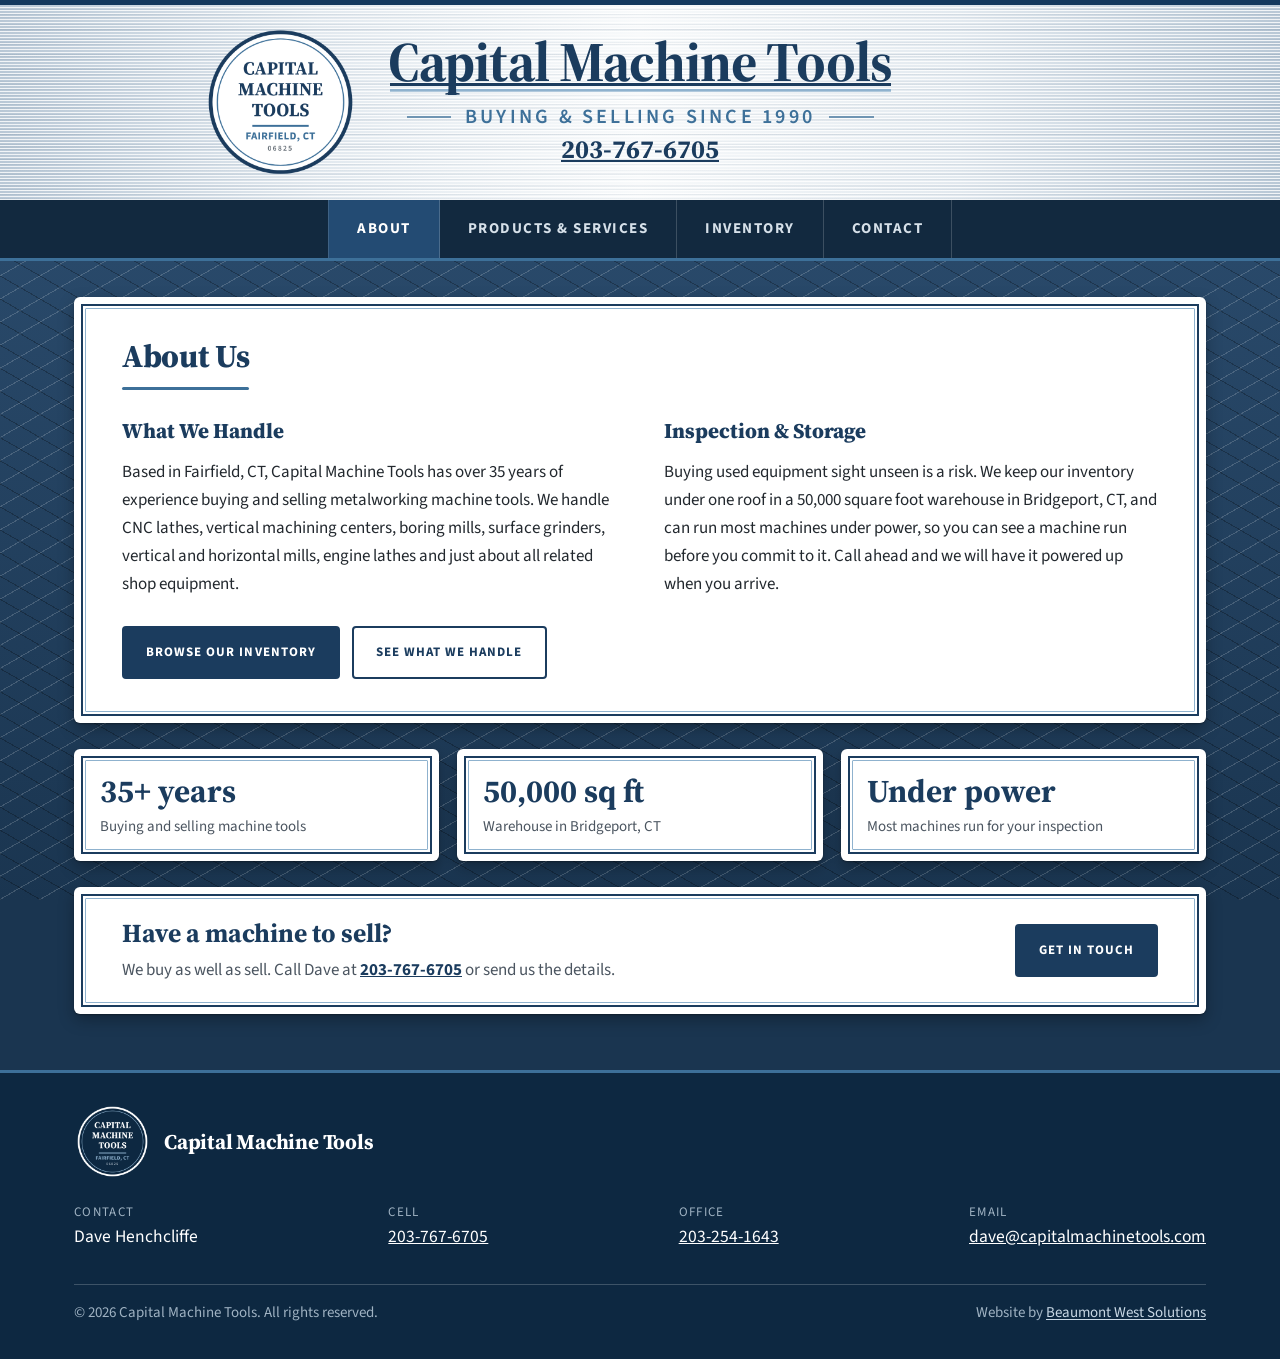
==== commit b2e5ad1c: "Navy Redesign" ====
--- a/index.html
+++ b/index.html
@@ -11,8 +11,8 @@
 <link rel="icon" href="cmt-badge-solid.png" type="image/png">
 <link rel="stylesheet" href="style.css">
 <script src="logo-fit.js" defer></script>
-<link rel="stylesheet" href="navy.css?v=15">
-<script src="site.js?v=1" defer></script>
+<link rel="stylesheet" href="navy.css?v=18">
+<script src="site.js?v=2" defer></script>
 </head>
 <body class="navy">
 
@@ -34,9 +34,11 @@
   </div>
 </header>
 
-<nav class="nav">
+<nav class="nav" aria-label="Main">
   <div class="wrap">
-    <ul>
+    <button type="button" class="nav-toggle" aria-expanded="false" aria-controls="site-menu"><span class="nav-burger" aria-hidden="true"></span><span class="nav-toggle-label">Menu</span></button>
+    <a class="nav-call" href="tel:+12037676705" aria-label="Call Dave at 203-767-6705"><svg viewBox="0 0 24 24" aria-hidden="true"><path d="M5 4h4l2 5-2.5 1.5a11 11 0 0 0 5 5L15 13l5 2v4a2 2 0 0 1-2 2A16 16 0 0 1 3 6a2 2 0 0 1 2-2"/></svg>203-767-6705</a>
+    <ul id="site-menu">
       <li><a href="index.html" class="current">About</a></li>
       <li><a href="products.html">Products &amp; Services</a></li>
       <li><a href="inventory.html">Inventory</a></li>
--- a/navy.css
+++ b/navy.css
@@ -35,8 +35,8 @@
   container-type: size;
   background-color: #1a3550;
   background-image:
-    repeating-linear-gradient(30deg, rgba(0, 0, 0, 0.18) 0 1px, transparent 1px var(--knurl-gap)),
-    repeating-linear-gradient(-30deg, rgba(255, 255, 255, 0.08) 0 1px, transparent 1px var(--knurl-gap)),
+    repeating-linear-gradient(30deg, rgba(0, 0, 0, 0.26) 0 1px, transparent 1px var(--knurl-gap)),
+    repeating-linear-gradient(-30deg, rgba(255, 255, 255, 0.17) 0 1px, transparent 1px var(--knurl-gap)),
     linear-gradient(180deg, #2f5174, #1a3550);
 }
 .sheen i {
@@ -74,7 +74,12 @@
 }
 /* Older browsers without container units: keep the knurl, skip the sheen */
 @supports not (width: 1cqw) { .sheen i { display: none; } }
-@media (prefers-reduced-motion: reduce) { .sheen i { display: none; } }
+/* Phones and computers set to reduce motion: no sweep, but a still
+   glint across the middle so the metal still catches the light */
+@media (prefers-reduced-motion: reduce) {
+  .sheen i { animation: none; transform: translateX(25cqw) skewX(-15deg); opacity: calc(var(--sheen-strength) * 0.7); }
+  .sheen i::before { animation: none; transform: skewX(15deg) translateX(-25cqw); }
+}
 
 /* ---------- Header: centered logo, phone line underneath ----------
    --logo sizes the whole lockup (badge, name, rule, tagline are in em).
@@ -145,11 +150,19 @@
   .navy .masthead-inner { --side: calc(var(--badge) + 18px); }
 }
 
+/* Phones: badge centered on top, then the name and tagline, all on the
+   page's center line. The phone number moves into the menu bar, beside
+   the Menu button (see "Menu bar" below). */
 @media (max-width: 600px) {
-  .navy .masthead { padding-top: 20px; padding-bottom: 6px; }
-  .navy .logo-lockup { margin-right: 0; }      /* no room to nudge on a phone */
-  .navy .call-main { font-size: 22px; }
-  .navy .masthead-call a { min-height: 36px; }   /* two short rows instead of two tall ones */
+  .navy .masthead { padding-top: 14px; padding-bottom: 14px; }
+  .navy .masthead .masthead-inner {        /* stronger than the general phone padding below */
+    --logo: min(26px, calc((100vw - 32px) / 10.4));
+    width: auto; min-height: 0; padding-left: 12px; padding-right: 12px; gap: 4px;
+  }
+  .navy .logo-lockup { margin-right: 0; flex-direction: column; align-items: center; gap: 10px; }
+  .navy .logo-lockup .logo-badge { position: static; transform: none; width: 84px; height: 84px; margin: 0; }
+  .navy .masthead-call a { min-height: 32px; }
+  .navy .masthead .call-main { font-size: 18px; }
 }
 
 /* ---------- Header finish: brushed steel, center lit ----------
@@ -217,6 +230,66 @@
 .navy .nav a { color: #d6e0e9; }
 .navy .nav a:hover, .navy .nav a:focus { background: #234b73; color: #ffffff; }
 .navy .nav a.current { background: #234b73; color: #ffffff; }
+
+/* Larger menu text on wider screens */
+@media (min-width: 761px) {
+  .navy .nav li a { padding: 17px 28px; font-size: 15px; letter-spacing: 0.1em; }
+}
+
+/* Narrow screens: a "Menu" button opens the links as a full-width list.
+   site.js adds the class has-toggle; without it the links stay visible. */
+.navy .nav-toggle { display: none; }
+@media (max-width: 760px) {
+  .navy .nav .wrap { padding: 0; }
+  .navy .nav.has-toggle .nav-toggle {
+    display: flex; align-items: center; justify-content: center; gap: 12px;
+    width: 100%; min-height: 52px; padding: 0 16px;
+    border: 0; background: transparent; color: #ffffff; cursor: pointer;
+    font: 700 15px var(--f-body); letter-spacing: 0.12em; text-transform: uppercase;
+  }
+  .navy .nav.has-toggle .nav-toggle:focus-visible { outline: 3px solid #8fb2ce; outline-offset: -3px; }
+  .navy .nav-burger, .navy .nav-burger::before, .navy .nav-burger::after {
+    display: block; width: 22px; height: 2px; border-radius: 1px; background: currentColor;
+    transition: transform 0.2s ease, opacity 0.2s ease;
+  }
+  .navy .nav-burger { position: relative; }
+  .navy .nav-burger::before, .navy .nav-burger::after { content: ""; position: absolute; left: 0; }
+  .navy .nav-burger::before { top: -7px; }
+  .navy .nav-burger::after { top: 7px; }
+  .navy .nav.open .nav-burger { background: transparent; }
+  .navy .nav.open .nav-burger::before { transform: translateY(7px) rotate(45deg); }
+  .navy .nav.open .nav-burger::after { transform: translateY(-7px) rotate(-45deg); }
+
+  .navy .nav.has-toggle ul { display: none; flex-direction: column; flex-wrap: nowrap; border-top: 1px solid rgba(255, 255, 255, 0.14); }
+  .navy .nav.has-toggle.open ul { display: flex; }
+  .navy .nav.has-toggle li { flex: none; }
+  .navy .nav.has-toggle li a {
+    padding: 15px 20px; font-size: 15px; letter-spacing: 0.1em; text-align: center;
+    border-right: 0; border-left: 0; border-bottom: 1px solid rgba(255, 255, 255, 0.1);
+  }
+}
+/* Phones: the phone number sits in the menu bar, opposite the Menu button.
+   Only when the menu script has run; otherwise it stays in the header. */
+.navy .nav-call { display: none; }
+@media (max-width: 600px) {
+  .navy:has(.nav.has-toggle) .masthead-call { display: none; }
+  .navy .nav.has-toggle .wrap { display: flex; flex-wrap: wrap; align-items: stretch; }
+  .navy .nav.has-toggle .nav-toggle { width: auto; flex: 1 1 0; justify-content: flex-start; padding-left: 20px; }
+  .navy .nav.has-toggle .nav-call {
+    display: flex; align-items: center; justify-content: flex-end; gap: 8px; flex: 1 1 0;
+    padding: 0 20px; color: #ffffff; text-decoration: none;
+    font: 700 17px var(--f-body); letter-spacing: 0.02em; white-space: nowrap;
+  }
+  .navy .nav-call svg {
+    width: 18px; height: 18px; fill: none; stroke: currentColor; stroke-width: 2;
+    stroke-linecap: round; stroke-linejoin: round; color: #b3cbe0;
+  }
+  .navy .nav-call:focus-visible { outline: 3px solid #8fb2ce; outline-offset: -3px; }
+  .navy .nav.has-toggle ul { flex-basis: 100%; }
+}
+@media (prefers-reduced-motion: reduce) {
+  .navy .nav-burger, .navy .nav-burger::before, .navy .nav-burger::after { transition: none; }
+}
 
 /* ---------- Page layout: white cards stacked on the knurl ---------- */
 
